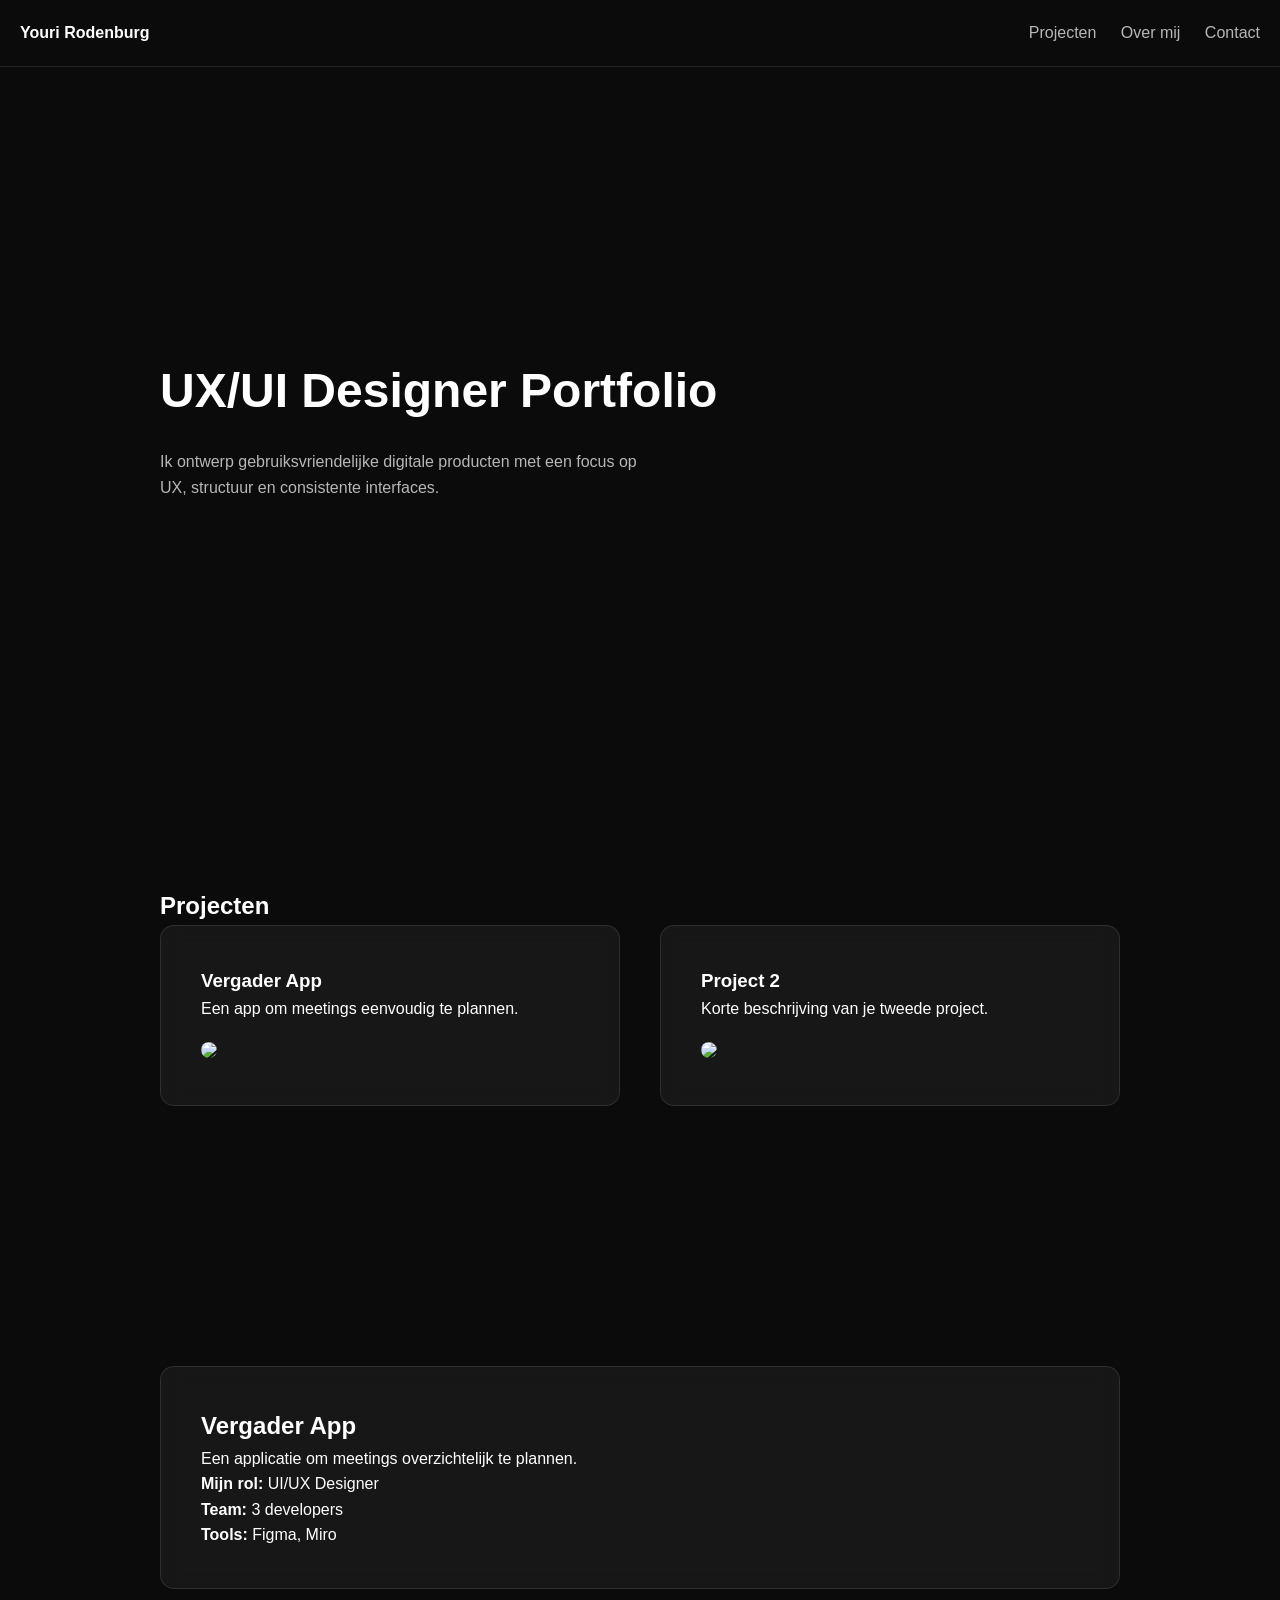
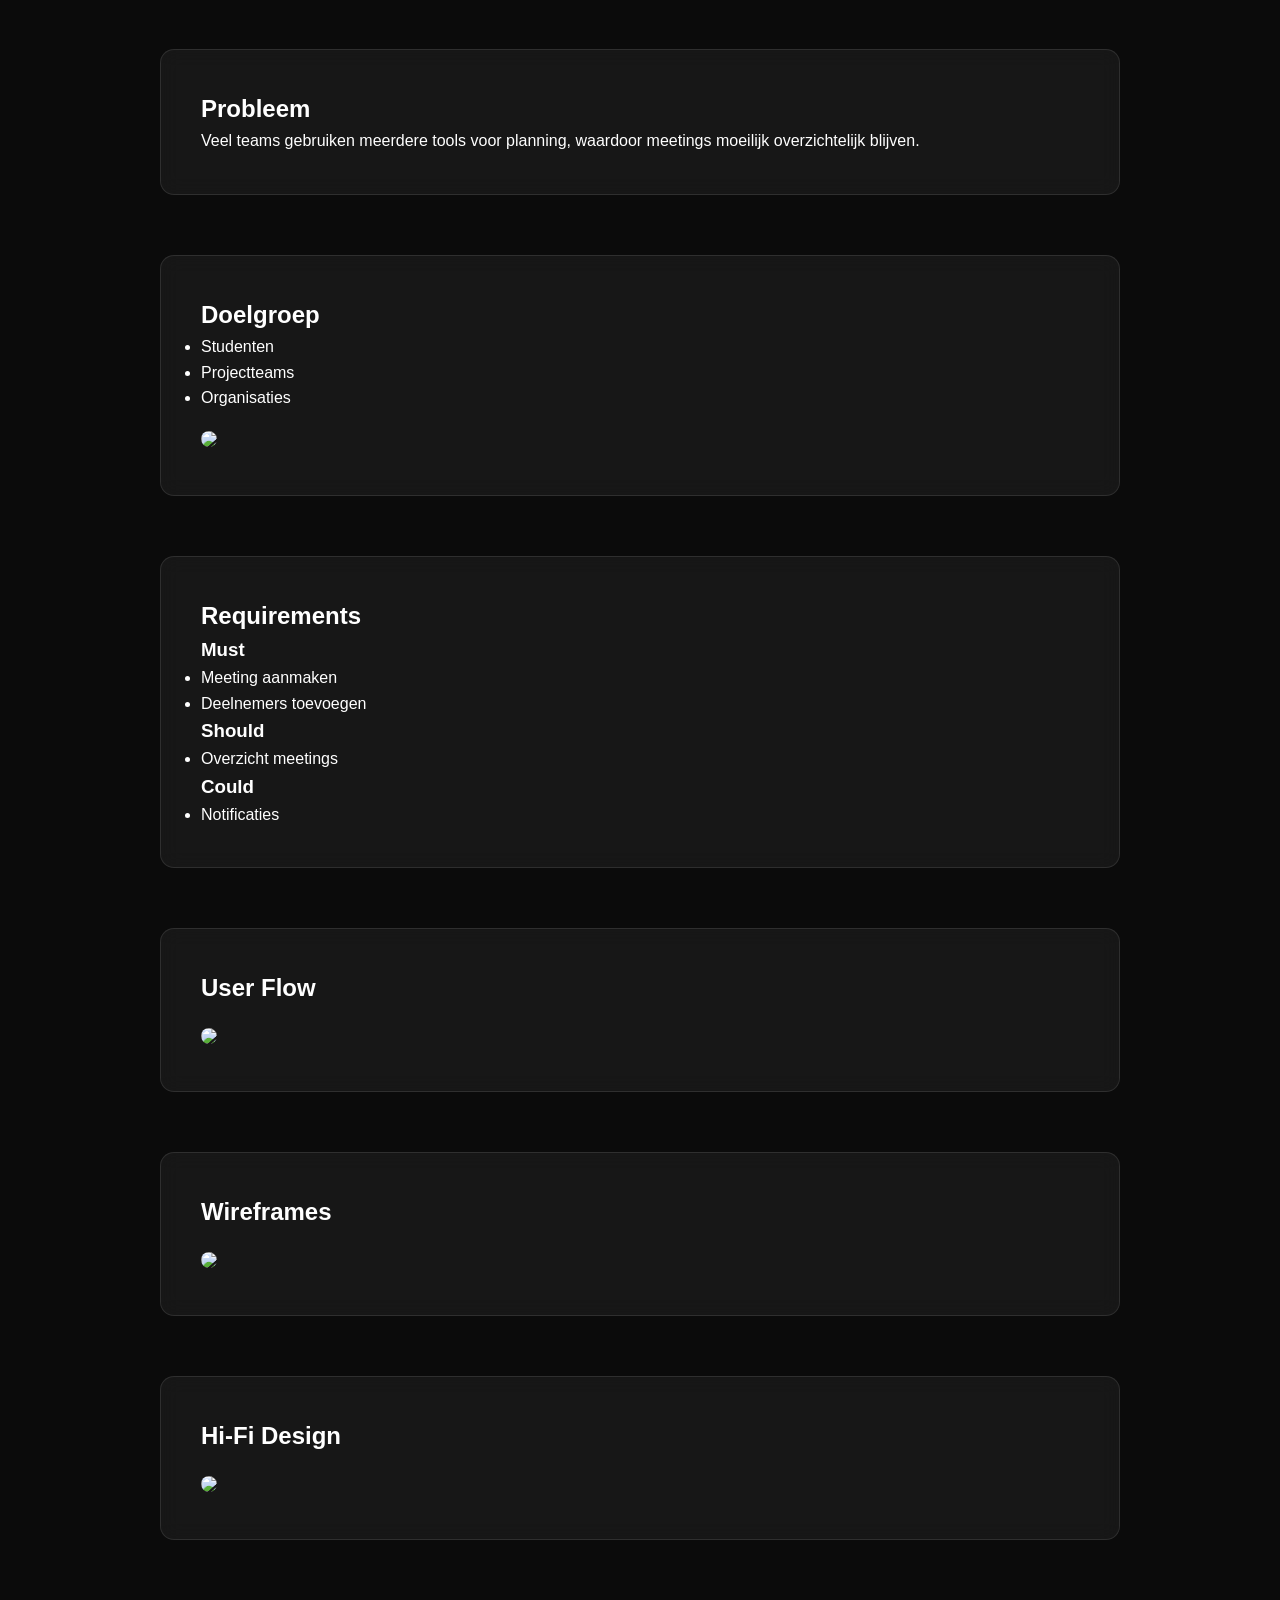
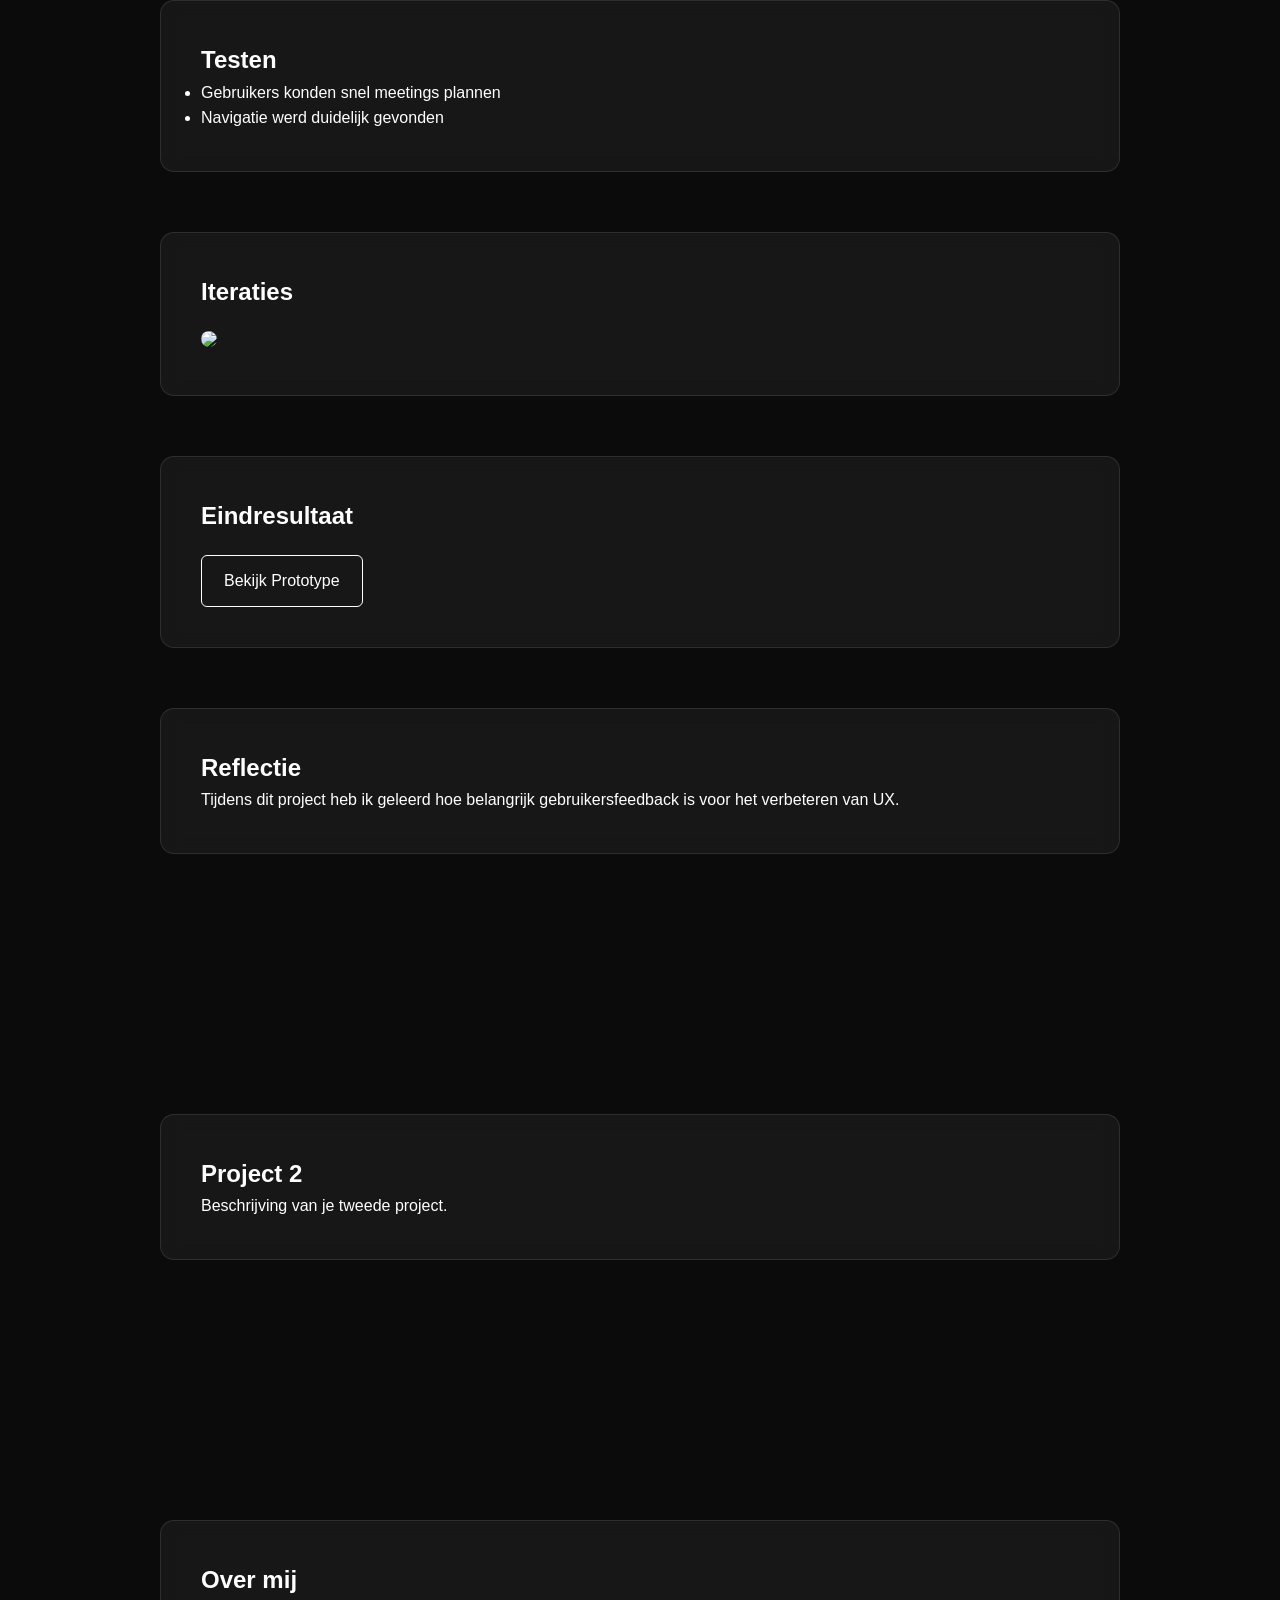
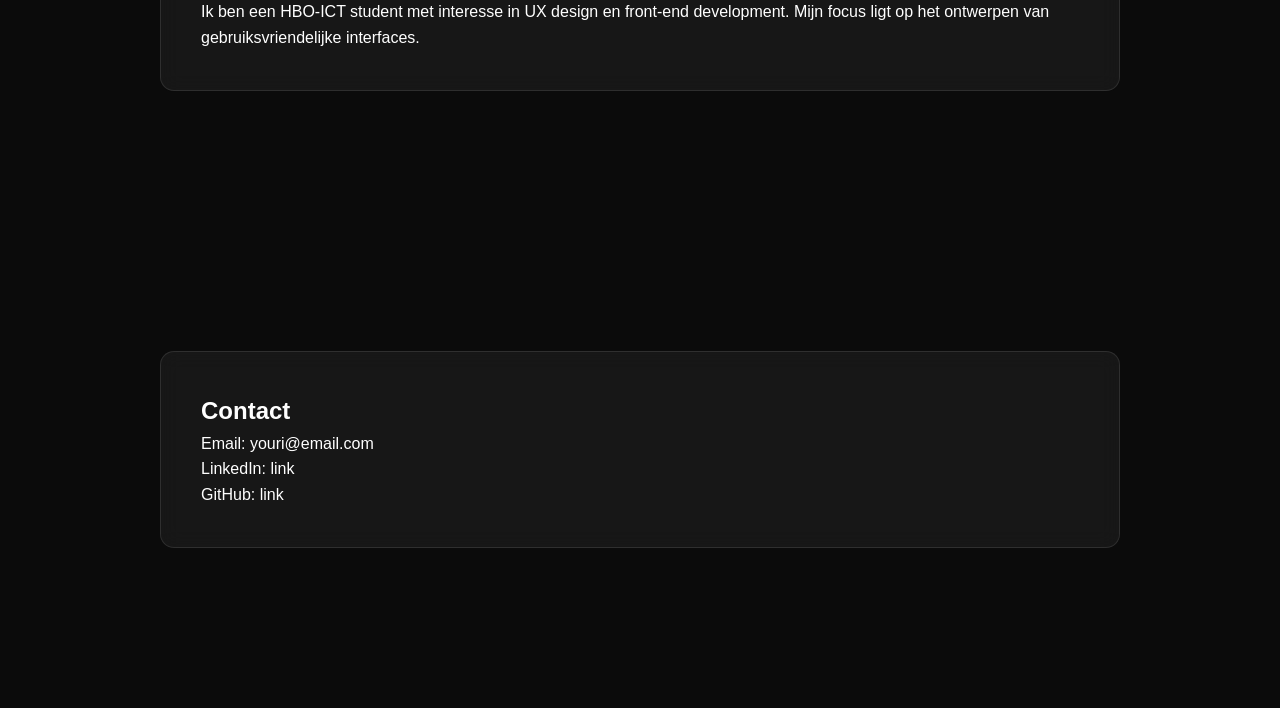
==== portfolio-HBO-ICT/index.html @ 7390fc6f "Add files via upload" ====
<!DOCTYPE html>
<html lang="nl">

<head>

<meta charset="UTF-8">
<meta name="viewport" content="width=device-width, initial-scale=1.0">

<title>Youri Rodenburg – UX/UI Portfolio</title>

<style>

*{
margin:0;
padding:0;
box-sizing:border-box;
}

html{
scroll-behavior:smooth;
}

body{
font-family:Arial, Helvetica, sans-serif;
background:#0b0b0b;
color:white;
line-height:1.6;
}

/* NAVBAR */

nav{
position:sticky;
top:0;
background:#0b0b0b;
padding:20px;
display:flex;
justify-content:space-between;
align-items:center;
border-bottom:1px solid rgba(255,255,255,0.1);
z-index:10;
}

nav a{
color:white;
text-decoration:none;
margin-left:20px;
opacity:0.7;
}

nav a:hover{
opacity:1;
}

/* HERO */

.hero{
height:80vh;
display:flex;
flex-direction:column;
justify-content:center;
max-width:1000px;
margin:auto;
padding:20px;
}

.hero h1{
font-size:48px;
margin-bottom:20px;
}

.hero p{
opacity:0.7;
max-width:500px;
}

/* SECTIONS */

section{
max-width:1000px;
margin:auto;
padding:100px 20px;
}

/* GLASS UI */

.glass{
background:rgba(255,255,255,0.05);
border:1px solid rgba(255,255,255,0.1);
backdrop-filter:blur(10px);
border-radius:14px;
padding:40px;
margin-bottom:60px;
}

/* PROJECT CARDS */

.projects-grid{
display:grid;
grid-template-columns:1fr 1fr;
gap:40px;
}

.project-card{
transition:0.3s;
cursor:pointer;
}

.project-card:hover{
transform:translateY(-10px);
}

.project-card img{
width:100%;
border-radius:10px;
margin-top:20px;
}

/* CASE STUDY */

.case-study img{
width:100%;
margin-top:20px;
border-radius:10px;
}

/* BUTTON */

.button{
display:inline-block;
margin-top:20px;
padding:12px 22px;
border:1px solid white;
border-radius:6px;
text-decoration:none;
color:white;
transition:0.3s;
}

.button:hover{
background:white;
color:black;
}

/* REVEAL ANIMATION */

.reveal{
opacity:0;
transform:translateY(60px);
animation:fadeUp linear forwards;
animation-timeline:view();
animation-range:entry 10% cover 40%;
}

@keyframes fadeUp{
to{
opacity:1;
transform:translateY(0);
}
}

/* MOBILE */

@media(max-width:700px){

.projects-grid{
grid-template-columns:1fr;
}

.hero h1{
font-size:36px;
}

}

</style>

</head>

<body>

<!-- NAVBAR -->

<nav>

<div><strong>Youri Rodenburg</strong></div>

<div>
<a href="#projects">Projecten</a>
<a href="#about">Over mij</a>
<a href="#contact">Contact</a>
</div>

</nav>

<!-- HERO -->

<div class="hero">

<h1>UX/UI Designer Portfolio</h1>

<p>
Ik ontwerp gebruiksvriendelijke digitale producten met een focus
op UX, structuur en consistente interfaces.
</p>

</div>

<!-- PROJECT OVERVIEW -->

<section id="projects">

<h2>Projecten</h2>

<div class="projects-grid">

<div class="glass project-card reveal" onclick="location.href='#project1'">

<h3>Vergader App</h3>

<p>Een app om meetings eenvoudig te plannen.</p>

<img src="images/project1.jpg">

</div>

<div class="glass project-card reveal" onclick="location.href='#project2'">

<h3>Project 2</h3>

<p>Korte beschrijving van je tweede project.</p>

<img src="images/project2.jpg">

</div>

</div>

</section>

<!-- PROJECT 1 CASE STUDY -->

<section id="project1" class="case-study">

<div class="glass reveal">

<h1>Vergader App</h1>

<p>Een applicatie om meetings overzichtelijk te plannen.</p>

<p>
<strong>Mijn rol:</strong> UI/UX Designer<br>
<strong>Team:</strong> 3 developers<br>
<strong>Tools:</strong> Figma, Miro
</p>

</div>

<div class="glass reveal">

<h2>Probleem</h2>

<p>
Veel teams gebruiken meerdere tools voor planning,
waardoor meetings moeilijk overzichtelijk blijven.
</p>

</div>

<div class="glass reveal">

<h2>Doelgroep</h2>

<ul>
<li>Studenten</li>
<li>Projectteams</li>
<li>Organisaties</li>
</ul>

<img src="images/persona.jpg">

</div>

<div class="glass reveal">

<h2>Requirements</h2>

<h3>Must</h3>

<ul>
<li>Meeting aanmaken</li>
<li>Deelnemers toevoegen</li>
</ul>

<h3>Should</h3>

<ul>
<li>Overzicht meetings</li>
</ul>

<h3>Could</h3>

<ul>
<li>Notificaties</li>
</ul>

</div>

<div class="glass reveal">

<h2>User Flow</h2>

<img src="images/userflow.png">

</div>

<div class="glass reveal">

<h2>Wireframes</h2>

<img src="images/wireframes.png">

</div>

<div class="glass reveal">

<h2>Hi-Fi Design</h2>

<img src="images/hifi.png">

</div>

<div class="glass reveal">

<h2>Testen</h2>

<ul>
<li>Gebruikers konden snel meetings plannen</li>
<li>Navigatie werd duidelijk gevonden</li>
</ul>

</div>

<div class="glass reveal">

<h2>Iteraties</h2>

<img src="images/iteration.png">

</div>

<div class="glass reveal">

<h2>Eindresultaat</h2>

<a href="#" class="button">Bekijk Prototype</a>

</div>

<div class="glass reveal">

<h2>Reflectie</h2>

<p>
Tijdens dit project heb ik geleerd hoe belangrijk
gebruikersfeedback is voor het verbeteren van UX.
</p>

</div>

</section>

<!-- PROJECT 2 (KOPIE VAN TEMPLATE) -->

<section id="project2" class="case-study">

<div class="glass reveal">

<h1>Project 2</h1>

<p>Beschrijving van je tweede project.</p>

</div>

</section>

<!-- ABOUT -->

<section id="about">

<div class="glass reveal">

<h2>Over mij</h2>

<p>
Ik ben een HBO-ICT student met interesse in UX design
en front-end development. Mijn focus ligt op het ontwerpen
van gebruiksvriendelijke interfaces.
</p>

</div>

</section>

<!-- CONTACT -->

<section id="contact">

<div class="glass reveal">

<h2>Contact</h2>

<p>Email: youri@email.com</p>

<p>LinkedIn: link</p>

<p>GitHub: link</p>

</div>

</section>

</body>
</html>
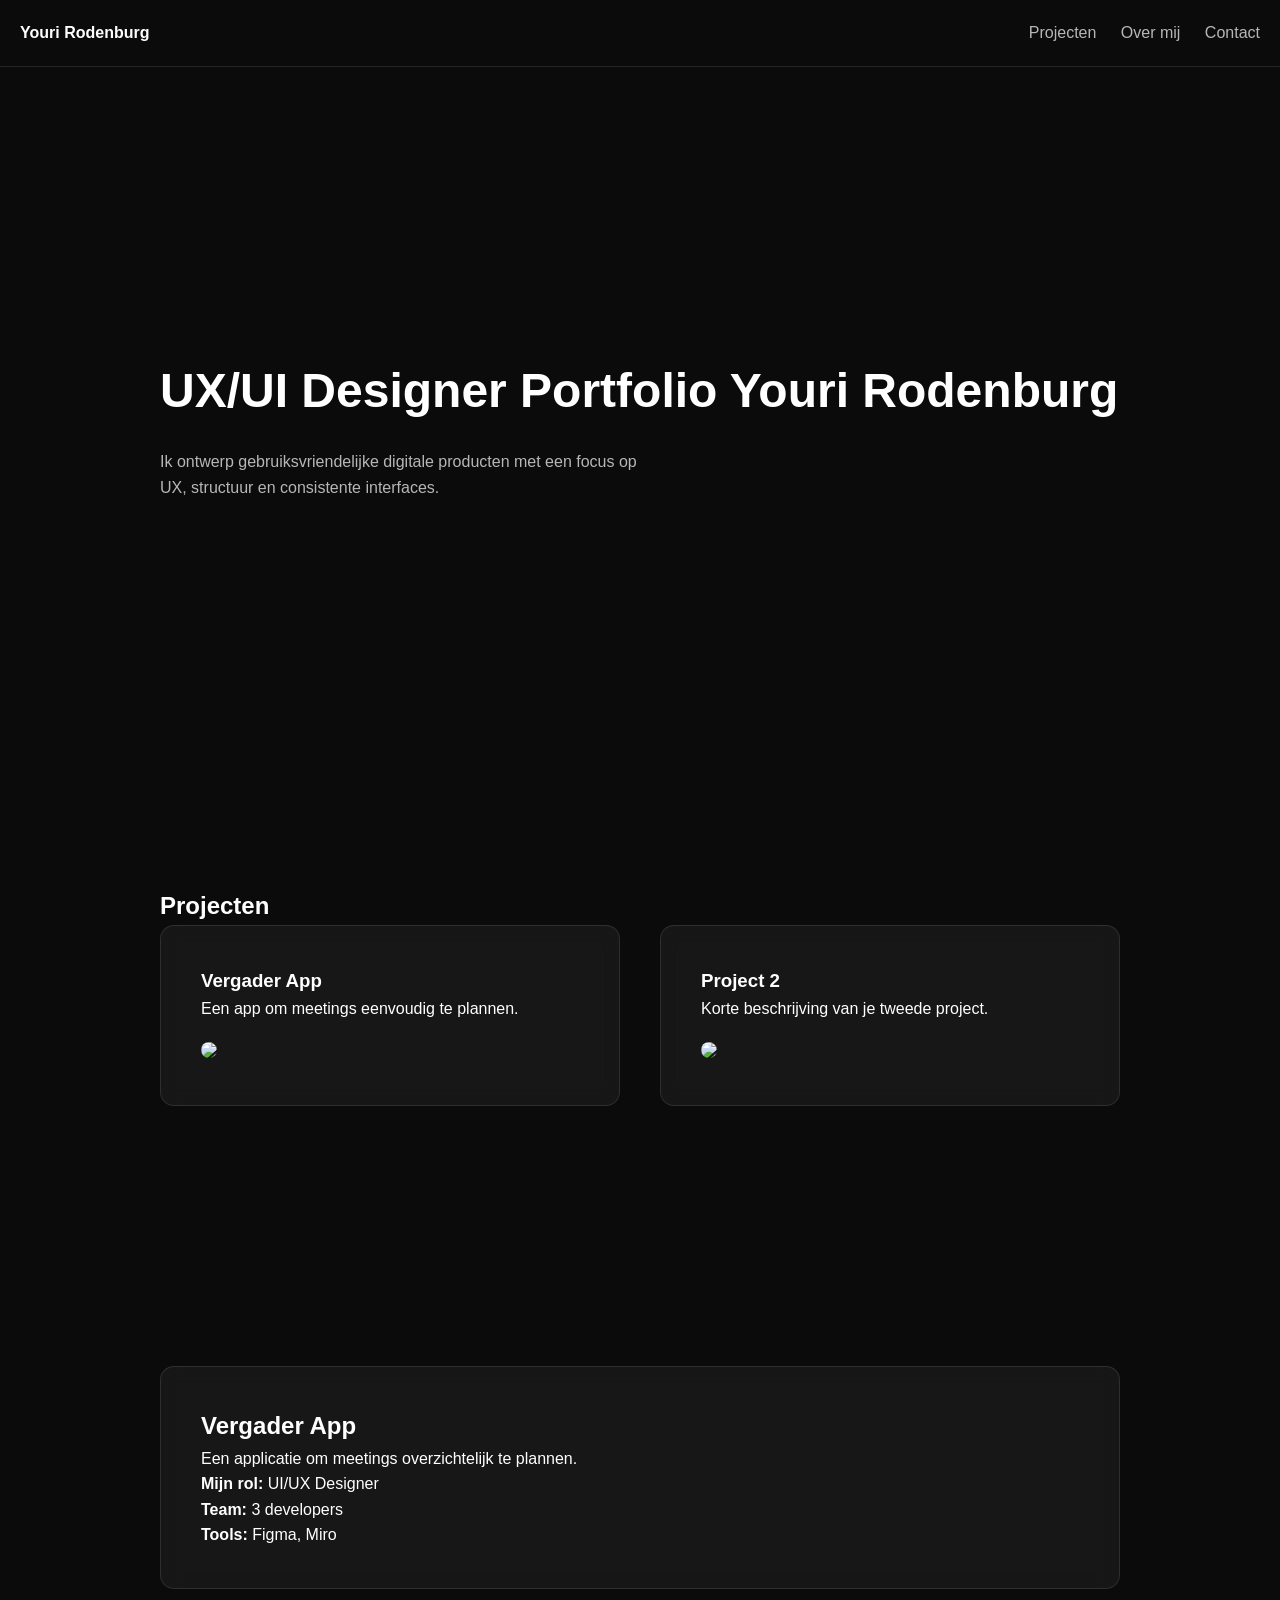
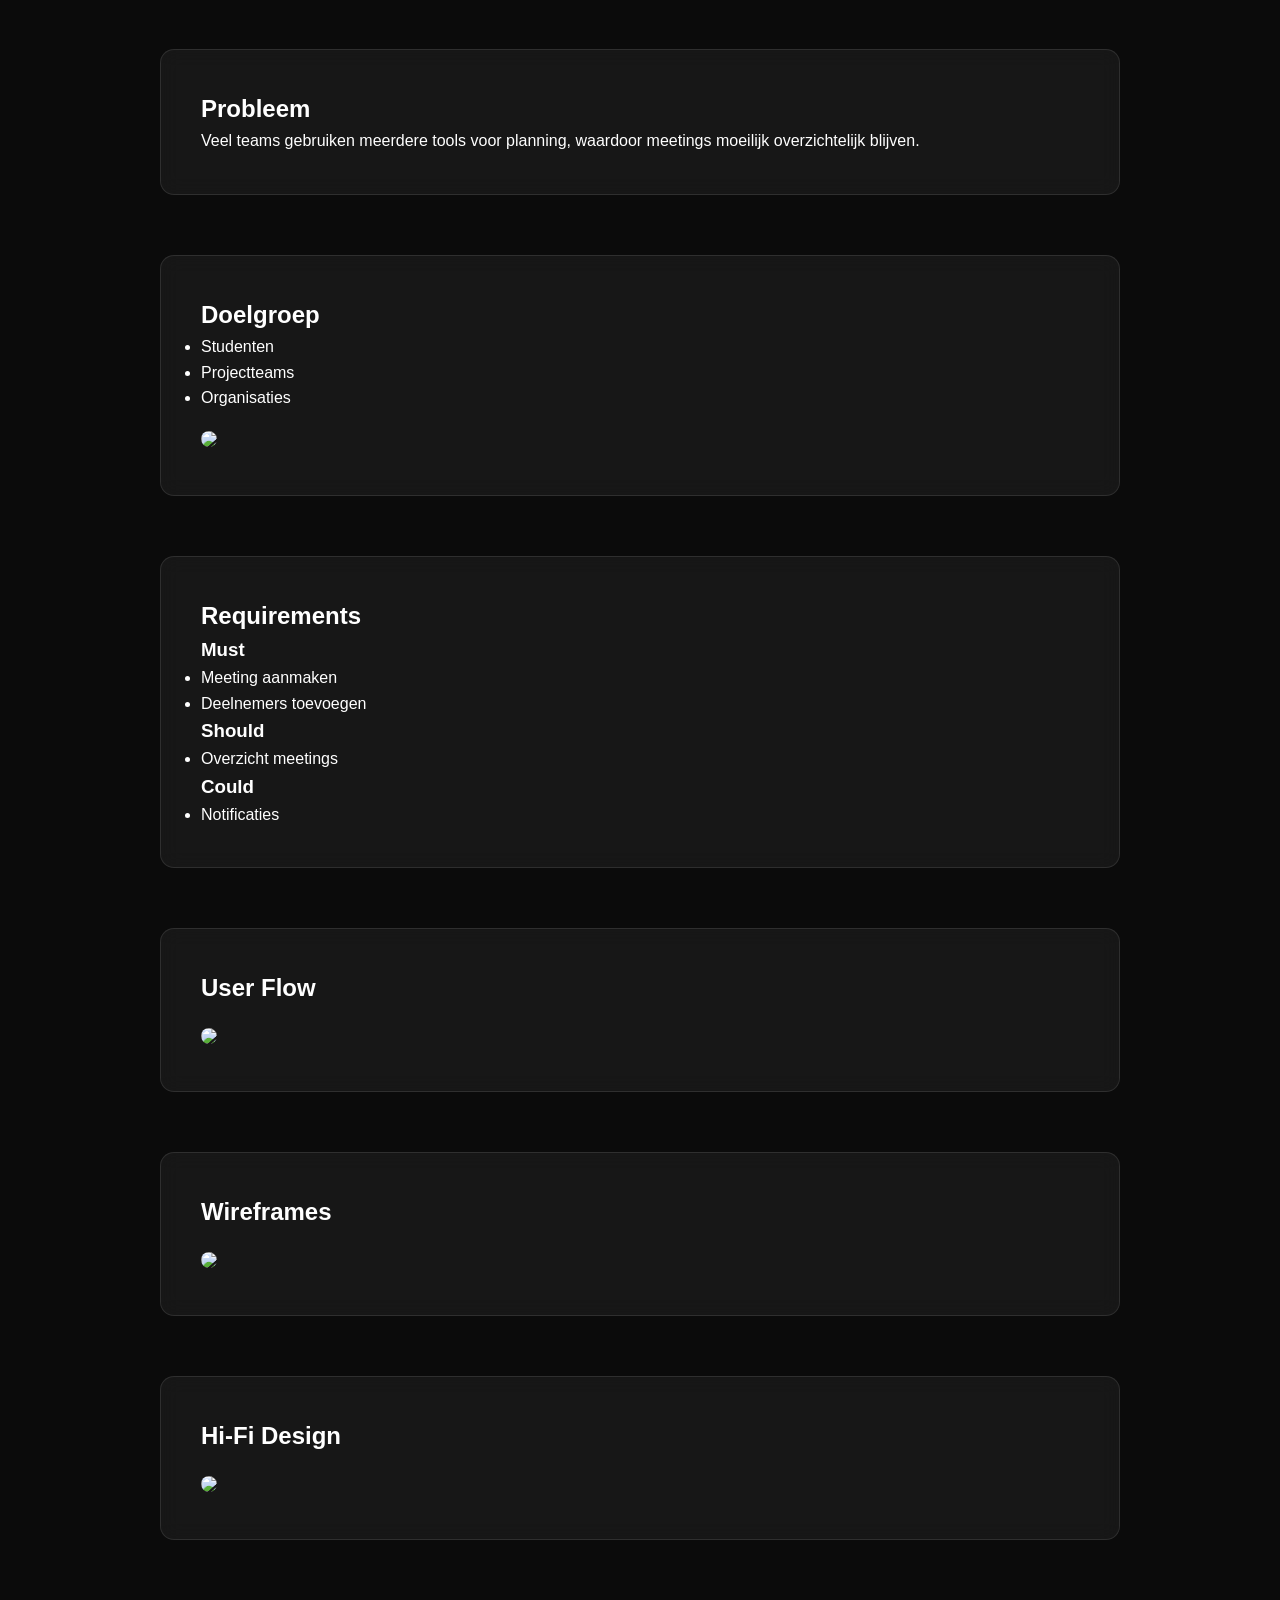
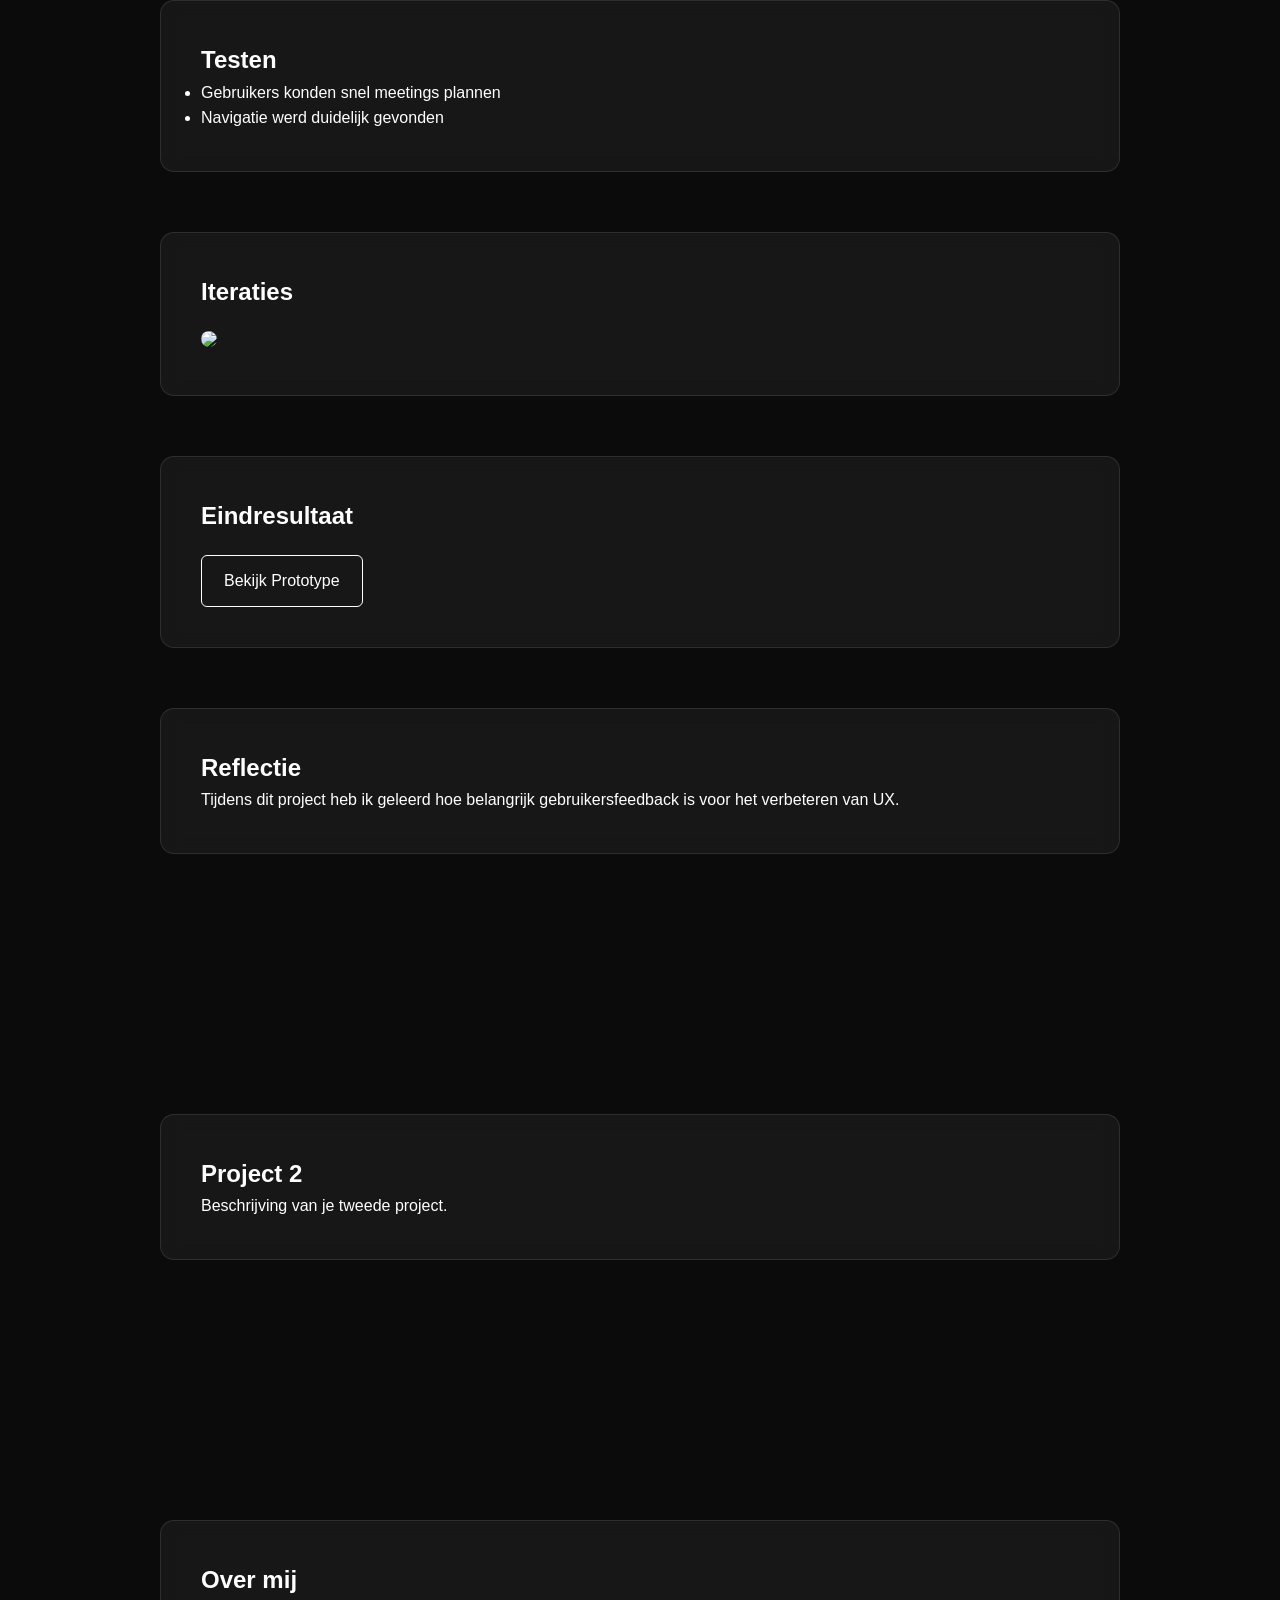
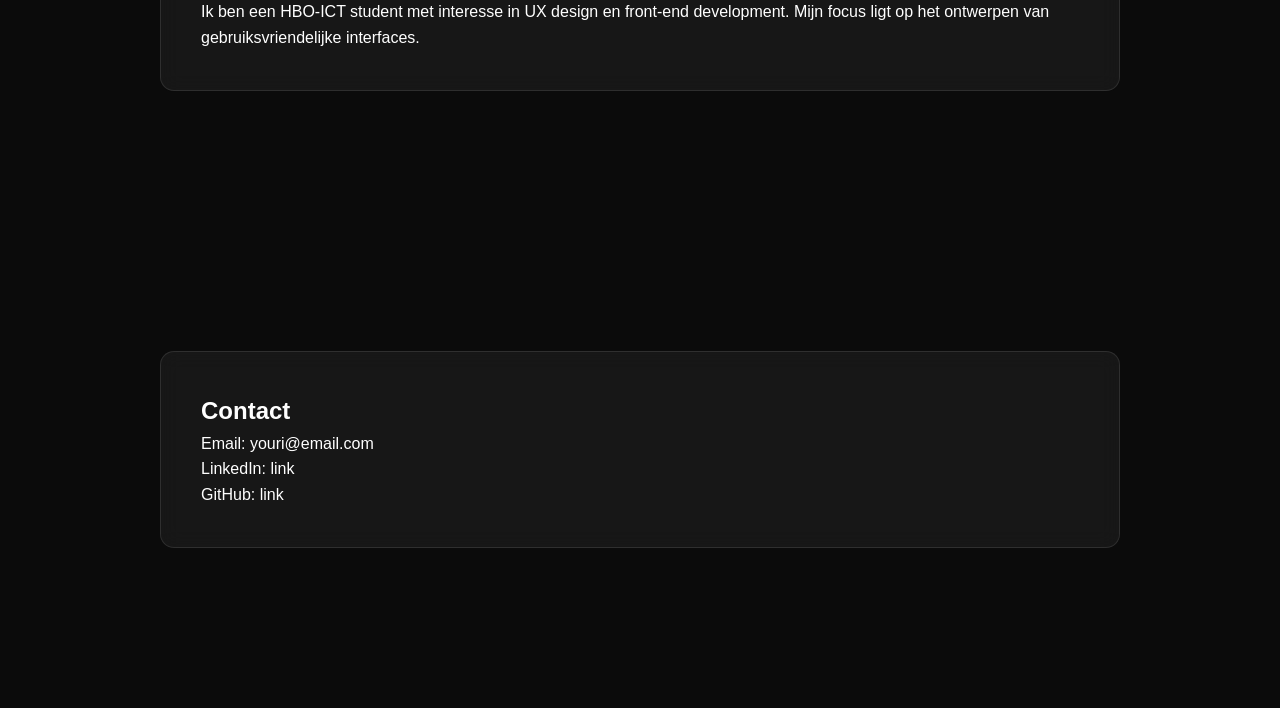
==== commit fd170f88: "Kleine dingen" ====
--- a/portfolio-HBO-ICT/index.html
+++ b/portfolio-HBO-ICT/index.html
@@ -8,172 +8,7 @@
 
 <title>Youri Rodenburg – UX/UI Portfolio</title>
 
-<style>
-
-*{
-margin:0;
-padding:0;
-box-sizing:border-box;
-}
-
-html{
-scroll-behavior:smooth;
-}
-
-body{
-font-family:Arial, Helvetica, sans-serif;
-background:#0b0b0b;
-color:white;
-line-height:1.6;
-}
-
-/* NAVBAR */
-
-nav{
-position:sticky;
-top:0;
-background:#0b0b0b;
-padding:20px;
-display:flex;
-justify-content:space-between;
-align-items:center;
-border-bottom:1px solid rgba(255,255,255,0.1);
-z-index:10;
-}
-
-nav a{
-color:white;
-text-decoration:none;
-margin-left:20px;
-opacity:0.7;
-}
-
-nav a:hover{
-opacity:1;
-}
-
-/* HERO */
-
-.hero{
-height:80vh;
-display:flex;
-flex-direction:column;
-justify-content:center;
-max-width:1000px;
-margin:auto;
-padding:20px;
-}
-
-.hero h1{
-font-size:48px;
-margin-bottom:20px;
-}
-
-.hero p{
-opacity:0.7;
-max-width:500px;
-}
-
-/* SECTIONS */
-
-section{
-max-width:1000px;
-margin:auto;
-padding:100px 20px;
-}
-
-/* GLASS UI */
-
-.glass{
-background:rgba(255,255,255,0.05);
-border:1px solid rgba(255,255,255,0.1);
-backdrop-filter:blur(10px);
-border-radius:14px;
-padding:40px;
-margin-bottom:60px;
-}
-
-/* PROJECT CARDS */
-
-.projects-grid{
-display:grid;
-grid-template-columns:1fr 1fr;
-gap:40px;
-}
-
-.project-card{
-transition:0.3s;
-cursor:pointer;
-}
-
-.project-card:hover{
-transform:translateY(-10px);
-}
-
-.project-card img{
-width:100%;
-border-radius:10px;
-margin-top:20px;
-}
-
-/* CASE STUDY */
-
-.case-study img{
-width:100%;
-margin-top:20px;
-border-radius:10px;
-}
-
-/* BUTTON */
-
-.button{
-display:inline-block;
-margin-top:20px;
-padding:12px 22px;
-border:1px solid white;
-border-radius:6px;
-text-decoration:none;
-color:white;
-transition:0.3s;
-}
-
-.button:hover{
-background:white;
-color:black;
-}
-
-/* REVEAL ANIMATION */
-
-.reveal{
-opacity:0;
-transform:translateY(60px);
-animation:fadeUp linear forwards;
-animation-timeline:view();
-animation-range:entry 10% cover 40%;
-}
-
-@keyframes fadeUp{
-to{
-opacity:1;
-transform:translateY(0);
-}
-}
-
-/* MOBILE */
-
-@media(max-width:700px){
-
-.projects-grid{
-grid-template-columns:1fr;
-}
-
-.hero h1{
-font-size:36px;
-}
-
-}
-
-</style>
+<link rel="stylesheet" href="style.css">
 
 </head>
 
@@ -197,7 +32,7 @@
 
 <div class="hero">
 
-<h1>UX/UI Designer Portfolio</h1>
+<h1><strong>UX/UI Designer Portfolio Youri Rodenburg</strong></h1>
 
 <p>
 Ik ontwerp gebruiksvriendelijke digitale producten met een focus
--- a/portfolio-HBO-ICT/style.css
+++ b/portfolio-HBO-ICT/style.css
@@ -0,0 +1,161 @@
+*{
+margin:0;
+padding:0;
+box-sizing:border-box;
+}
+
+html{
+scroll-behavior:smooth;
+}
+
+body{
+font-family:Arial, Helvetica, sans-serif;
+background:#0b0b0b;
+color:white;
+line-height:1.6;
+}
+
+/* NAVBAR */
+
+nav{
+position:sticky;
+top:0;
+background:#0b0b0b;
+padding:20px;
+display:flex;
+justify-content:space-between;
+align-items:center;
+border-bottom:1px solid rgba(255,255,255,0.1);
+z-index:10;
+}
+
+nav a{
+color:white;
+text-decoration:none;
+margin-left:20px;
+opacity:0.7;
+}
+
+nav a:hover{
+opacity:1;
+}
+
+/* HERO */
+
+.hero{
+height:80vh;
+display:flex;
+flex-direction:column;
+justify-content:center;
+max-width:1000px;
+margin:auto;
+padding:20px;
+}
+
+.hero h1{
+font-size:48px;
+margin-bottom:20px;
+}
+
+.hero p{
+opacity:0.7;
+max-width:500px;
+}
+
+/* SECTIONS */
+
+section{
+max-width:1000px;
+margin:auto;
+padding:100px 20px;
+}
+
+/* GLASS UI */
+
+.glass{
+background:rgba(255,255,255,0.05);
+border:1px solid rgba(255,255,255,0.1);
+backdrop-filter:blur(10px);
+border-radius:14px;
+padding:40px;
+margin-bottom:60px;
+}
+
+/* PROJECT CARDS */
+
+.projects-grid{
+display:grid;
+grid-template-columns:1fr 1fr;
+gap:40px;
+}
+
+.project-card{
+transition:0.3s;
+cursor:pointer;
+}
+
+.project-card:hover{
+transform:translateY(-10px);
+}
+
+.project-card img{
+width:100%;
+border-radius:10px;
+margin-top:20px;
+}
+
+/* CASE STUDY */
+
+.case-study img{
+width:100%;
+margin-top:20px;
+border-radius:10px;
+}
+
+/* BUTTON */
+
+.button{
+display:inline-block;
+margin-top:20px;
+padding:12px 22px;
+border:1px solid white;
+border-radius:6px;
+text-decoration:none;
+color:white;
+transition:0.3s;
+}
+
+.button:hover{
+background:white;
+color:black;
+}
+
+/* REVEAL ANIMATION */
+
+.reveal{
+opacity:0;
+transform:translateY(60px);
+animation:fadeUp linear forwards;
+animation-timeline:view();
+animation-range:entry 10% cover 40%;
+}
+
+@keyframes fadeUp{
+to{
+opacity:1;
+transform:translateY(0);
+}
+}
+
+/* MOBILE */
+
+@media(max-width:700px){
+
+.projects-grid{
+grid-template-columns:1fr;
+}
+
+.hero h1{
+font-size:36px;
+}
+}
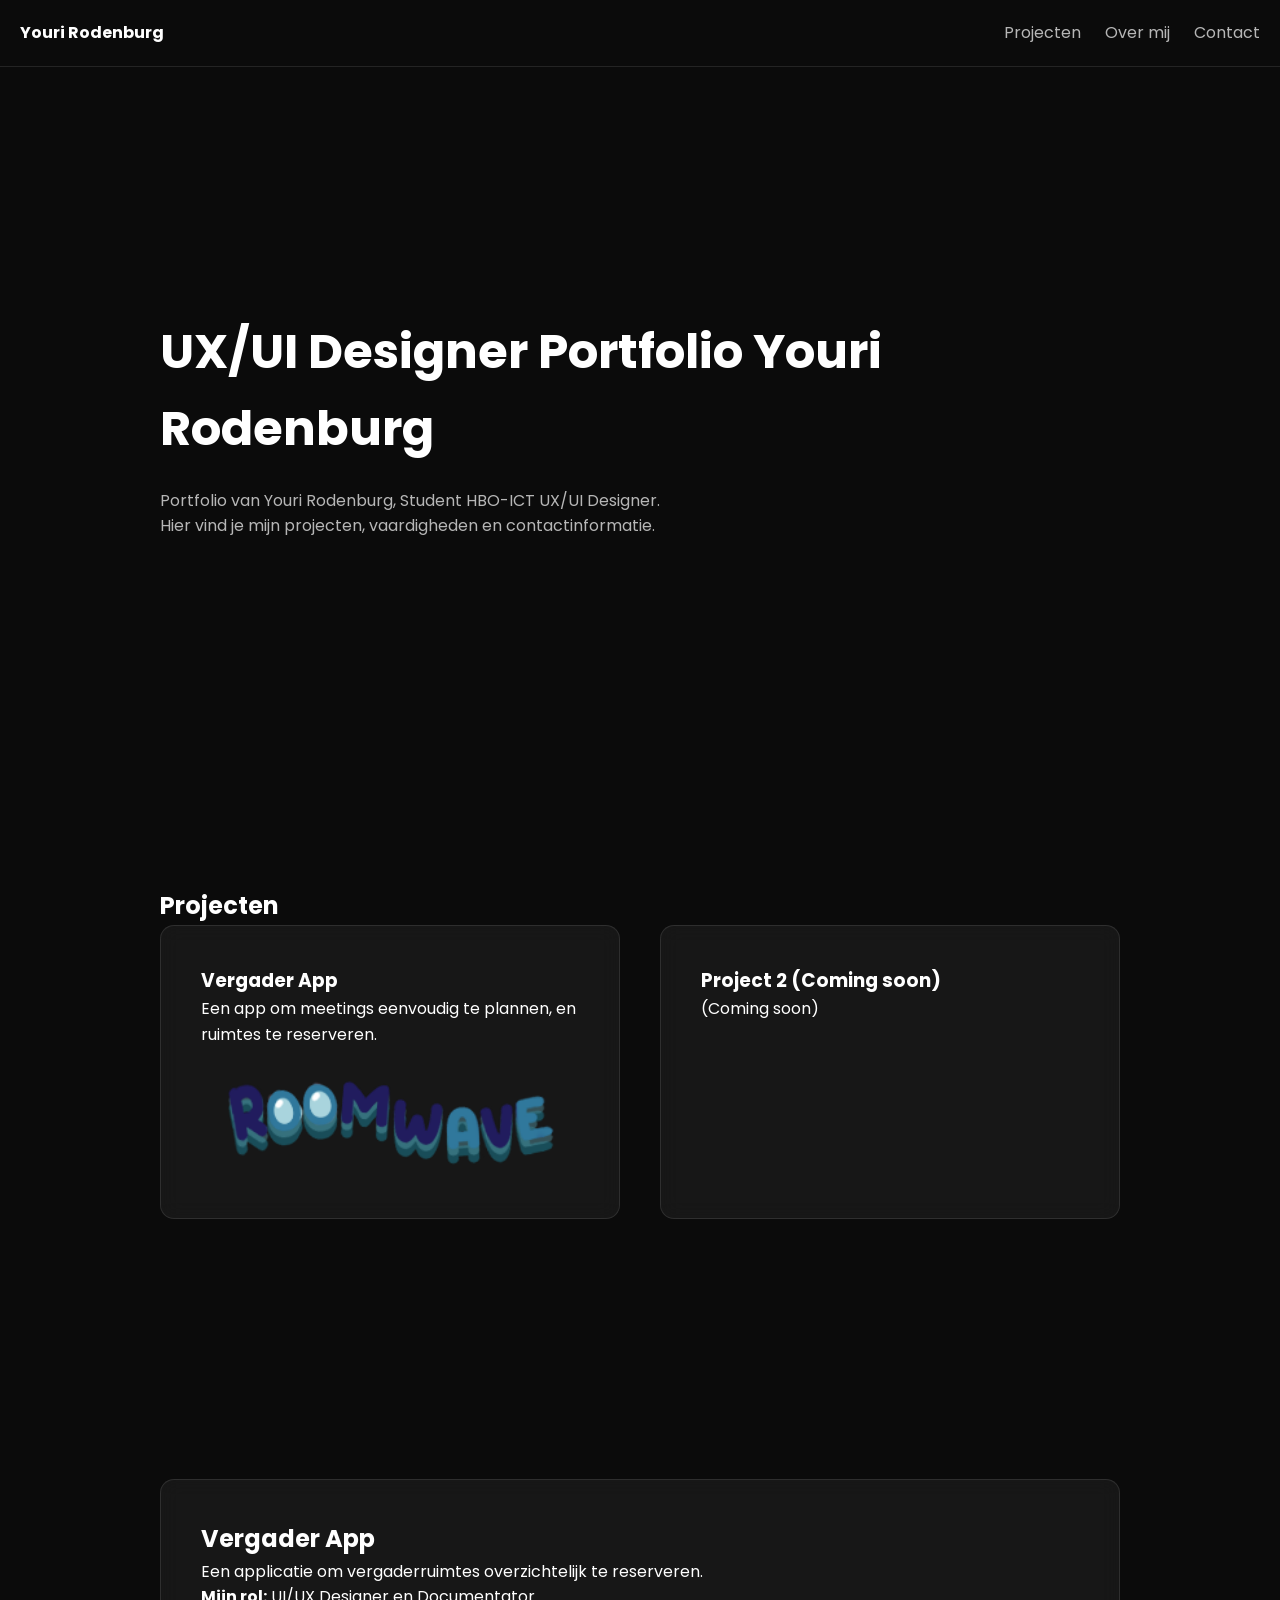
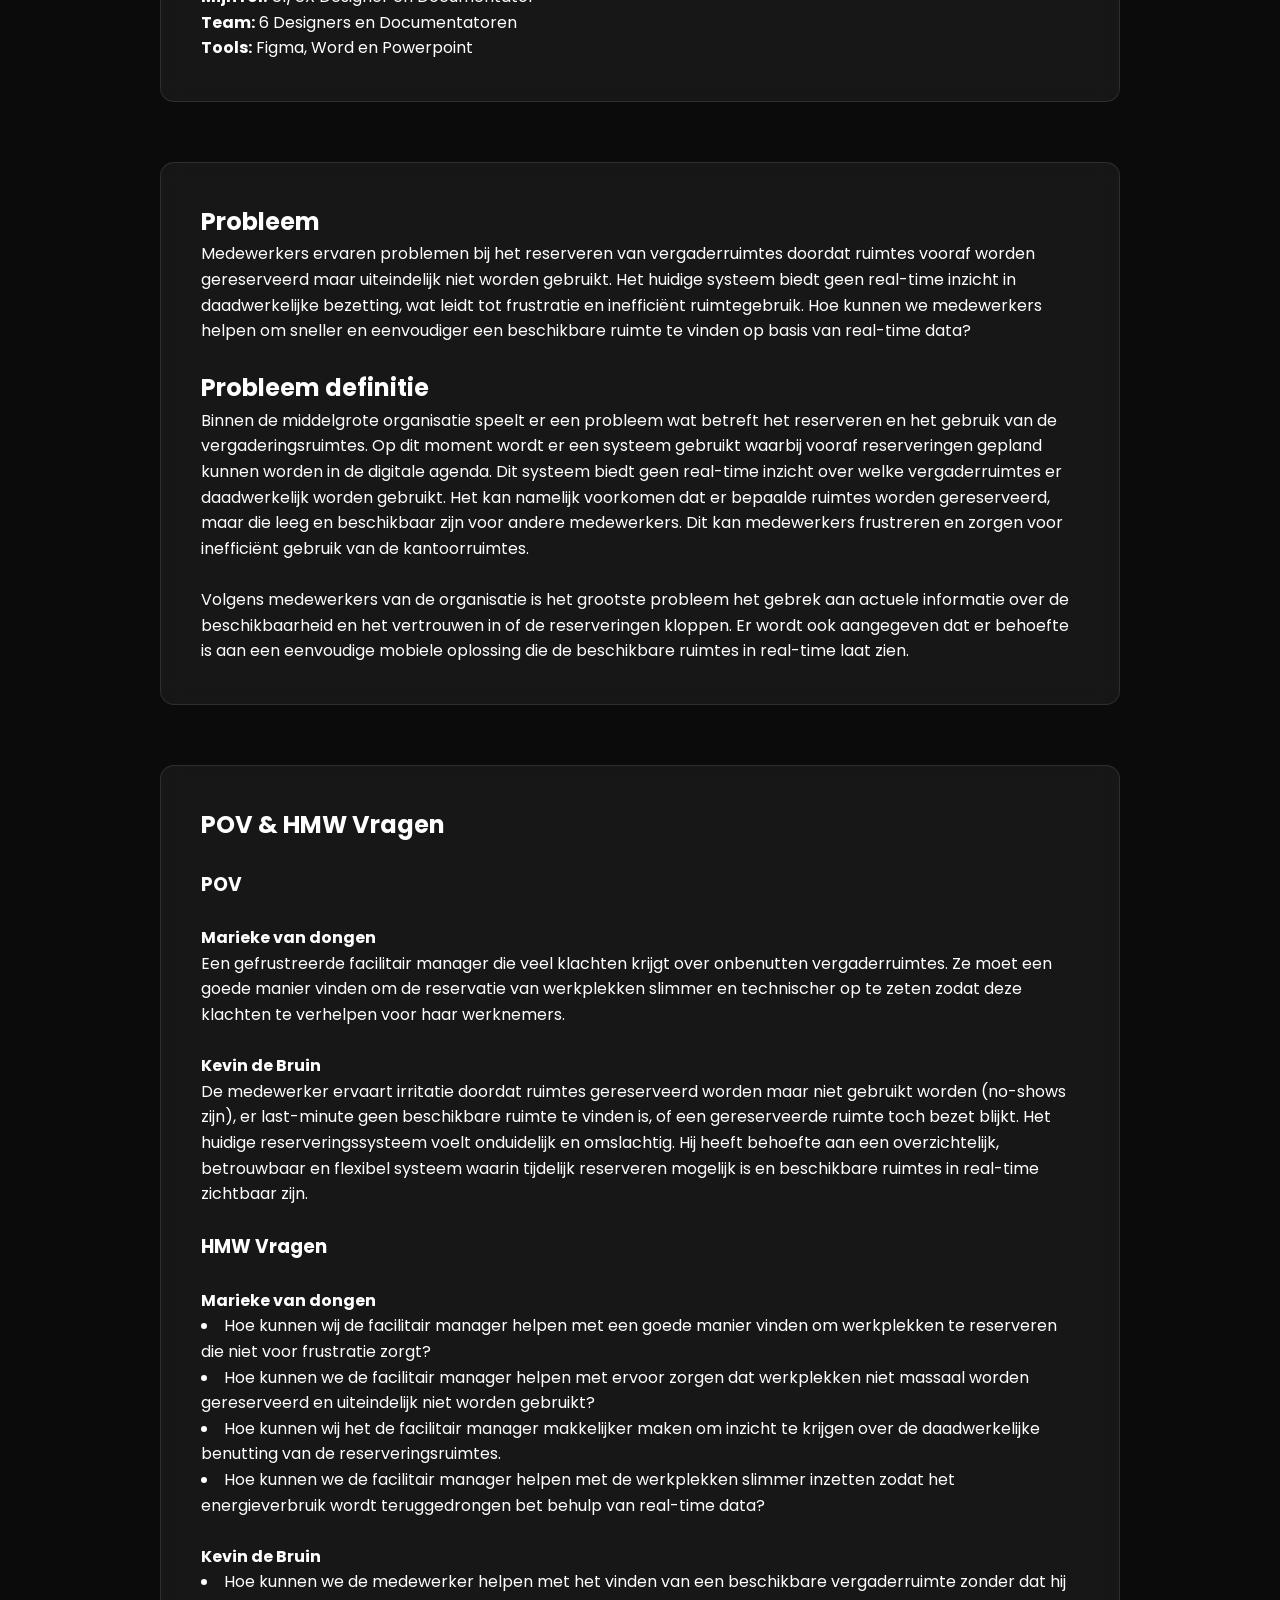
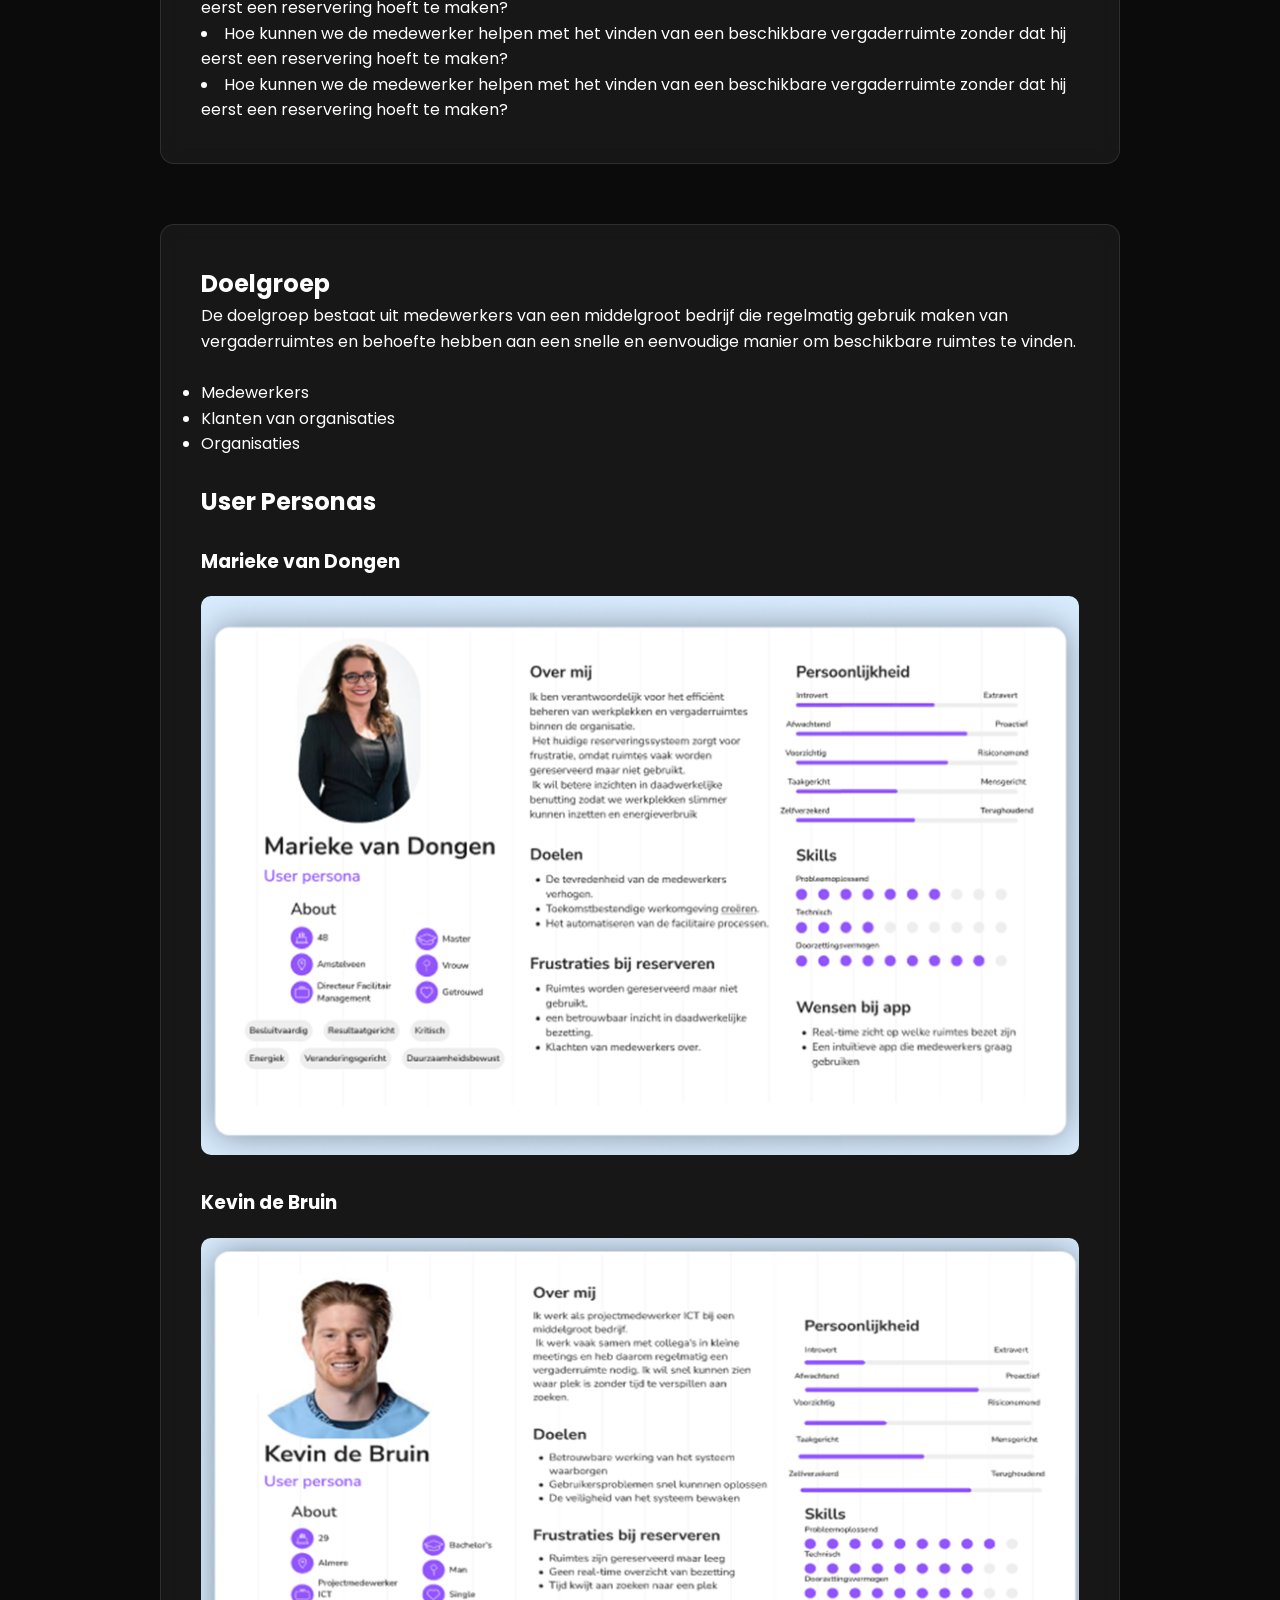
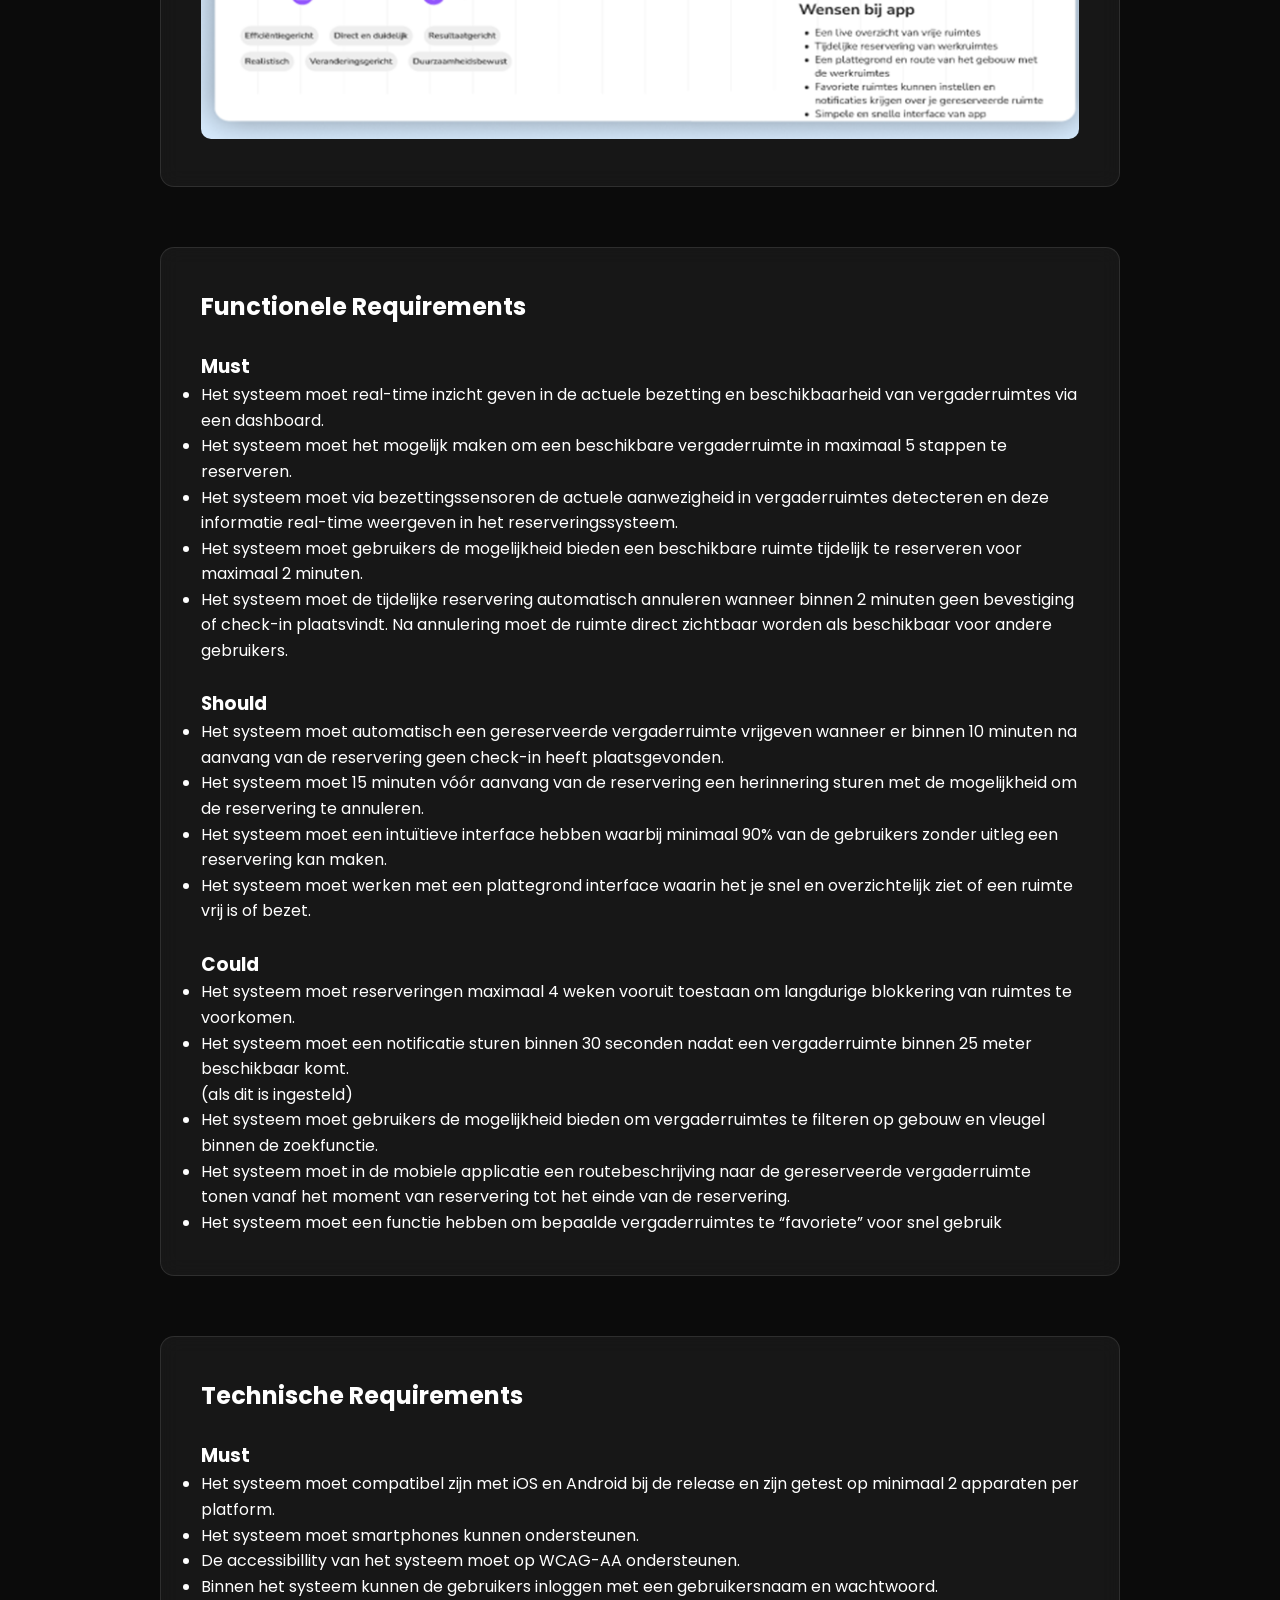
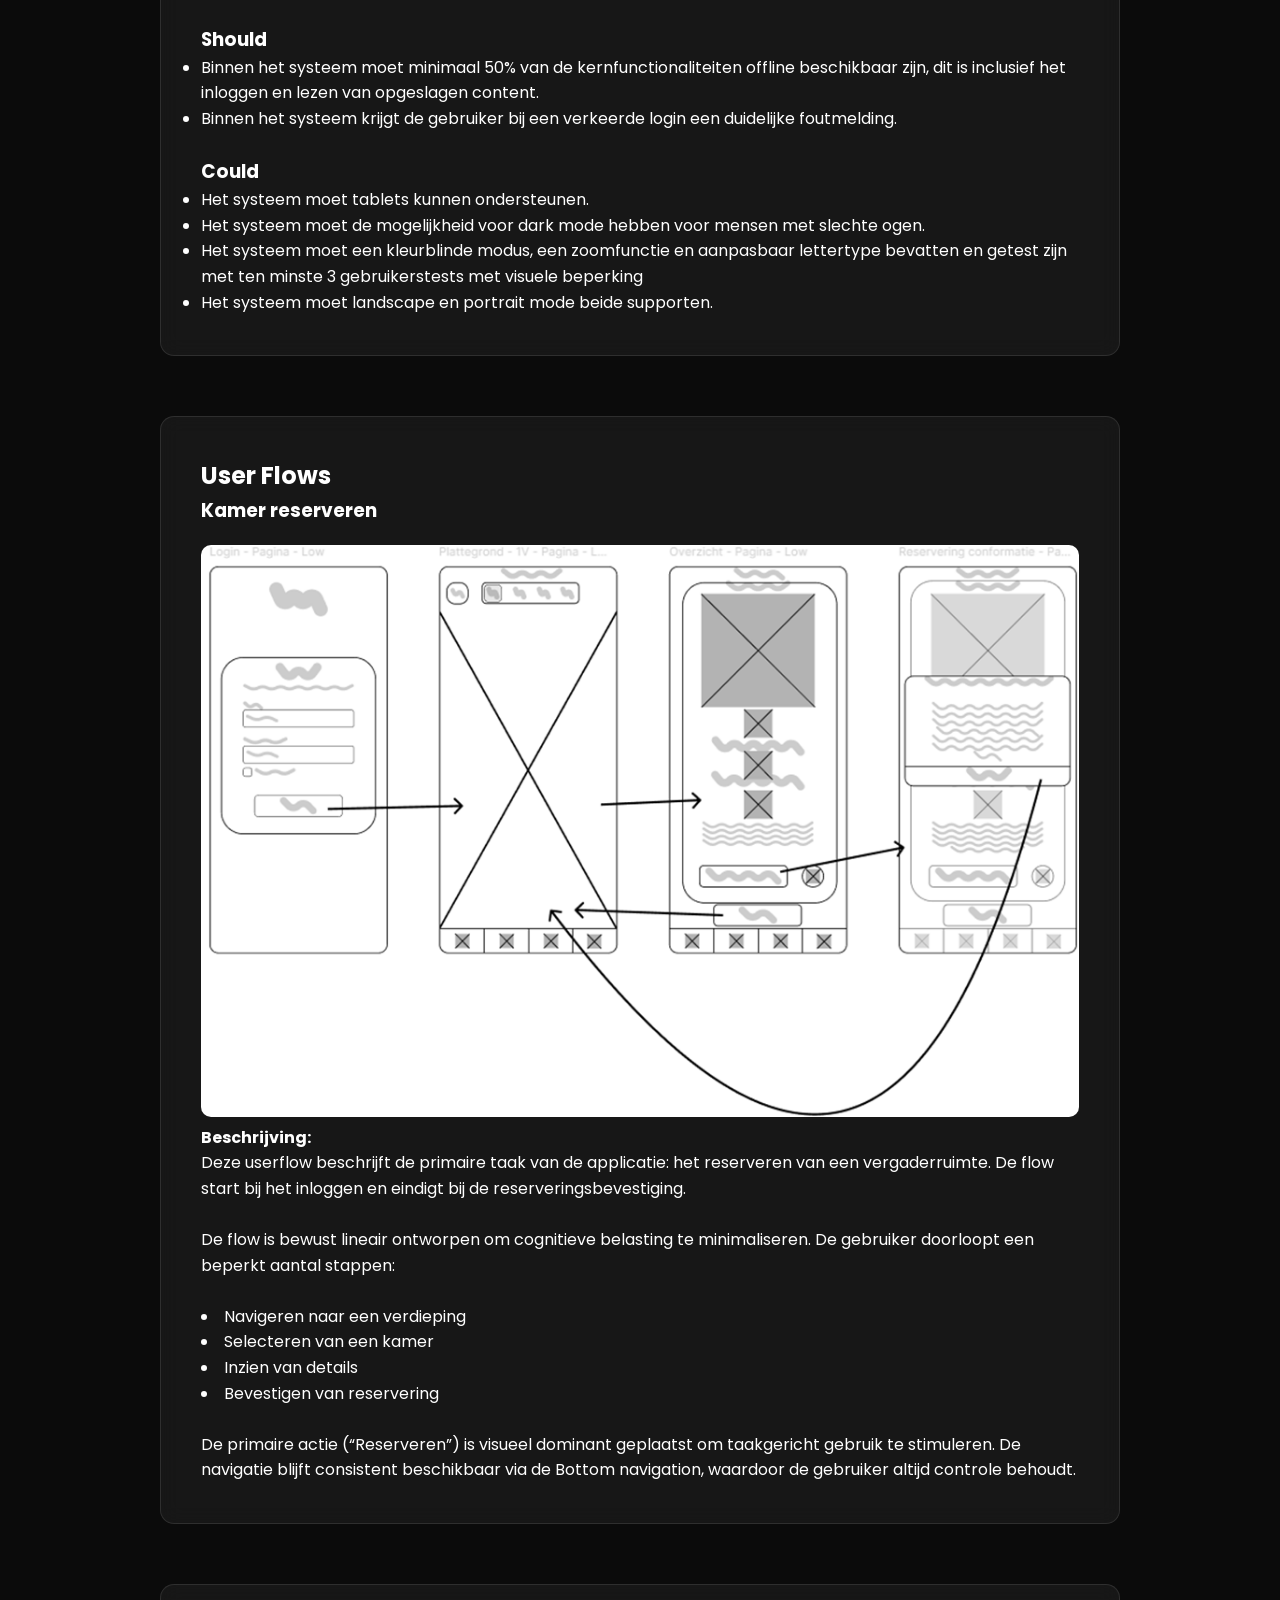
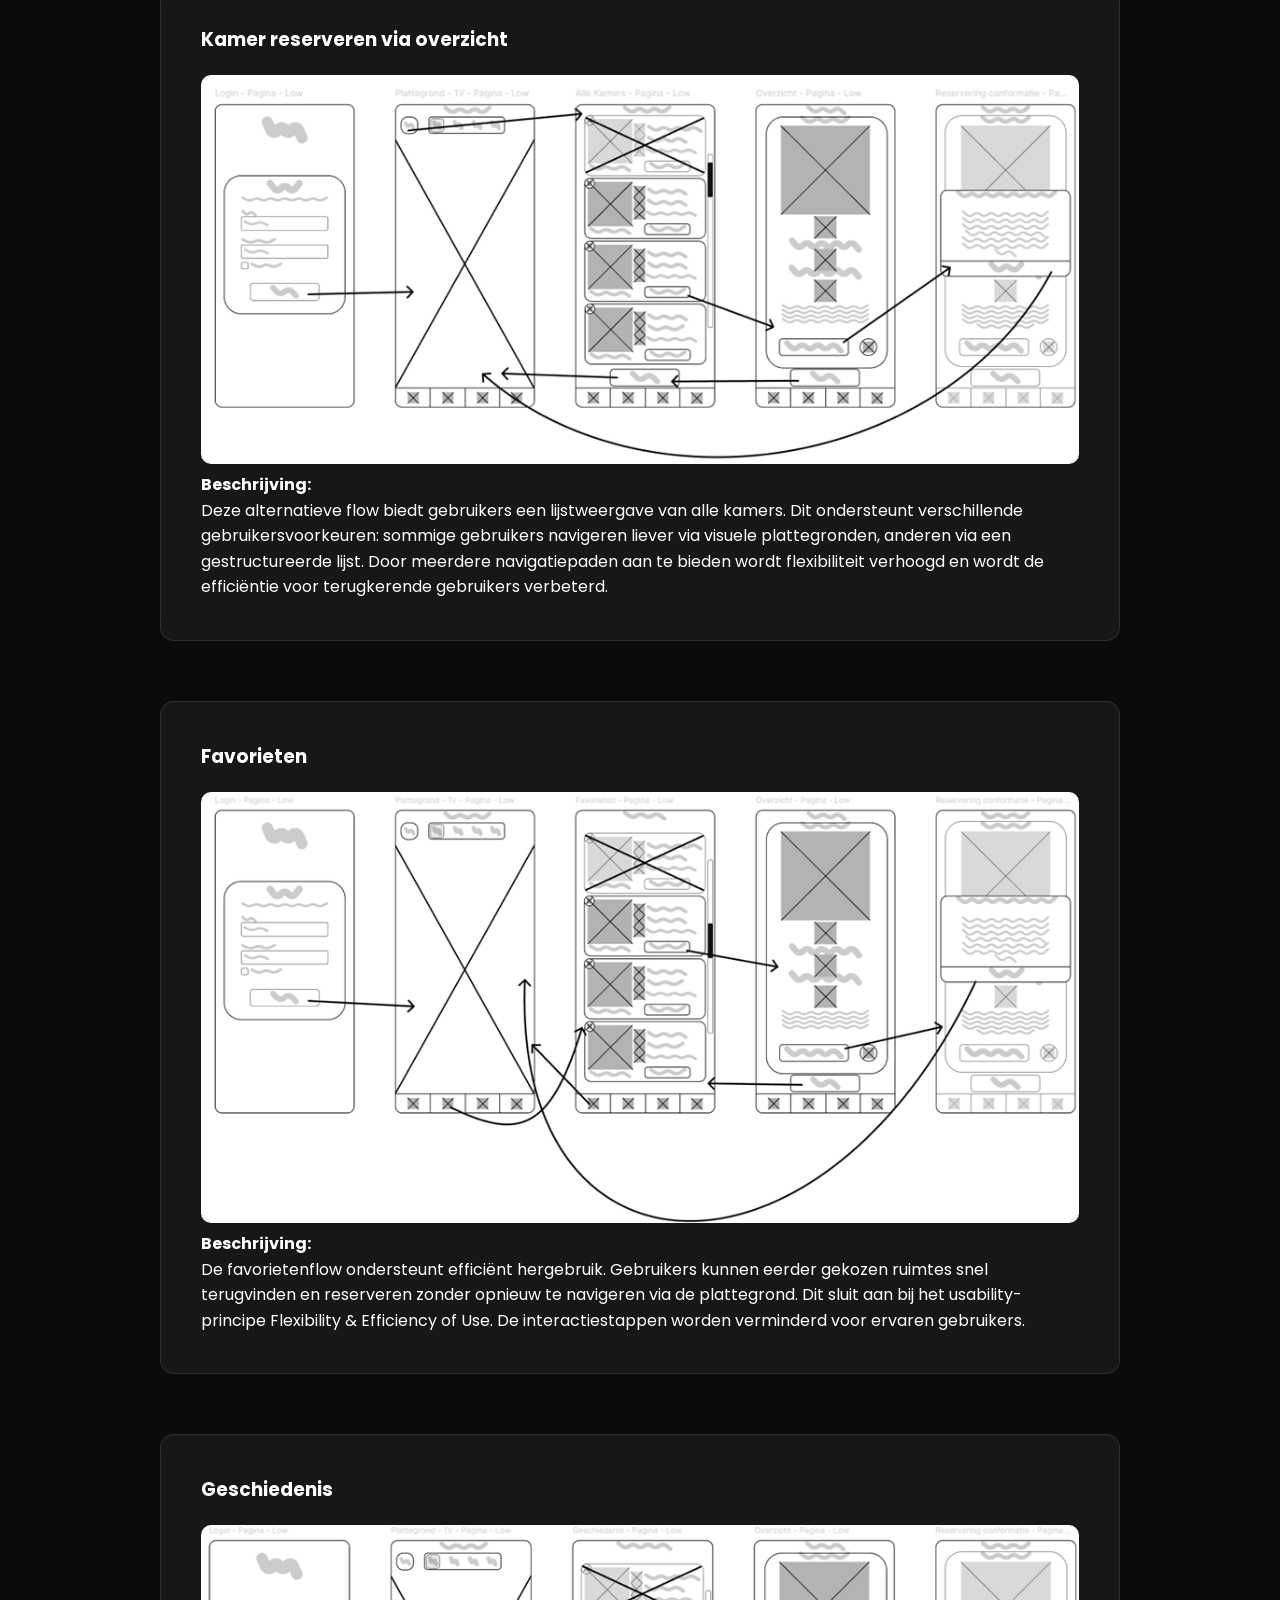
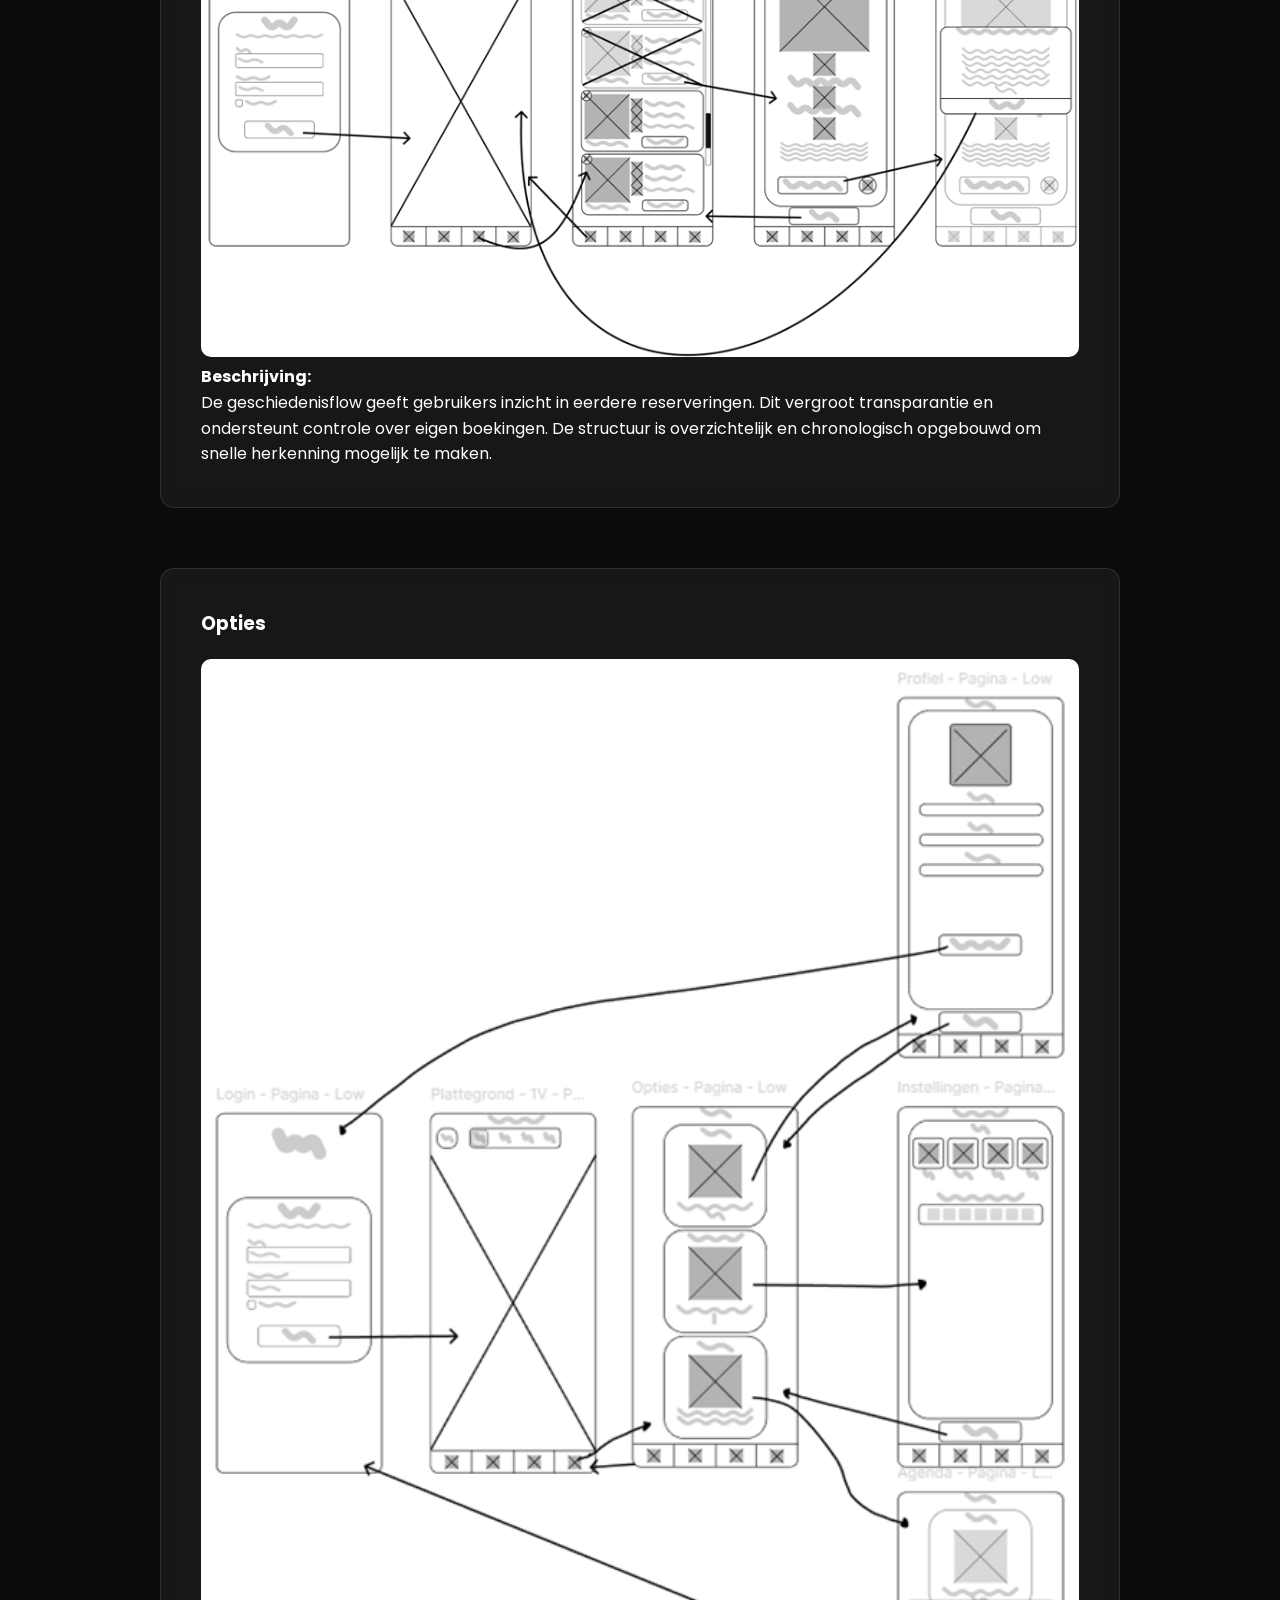
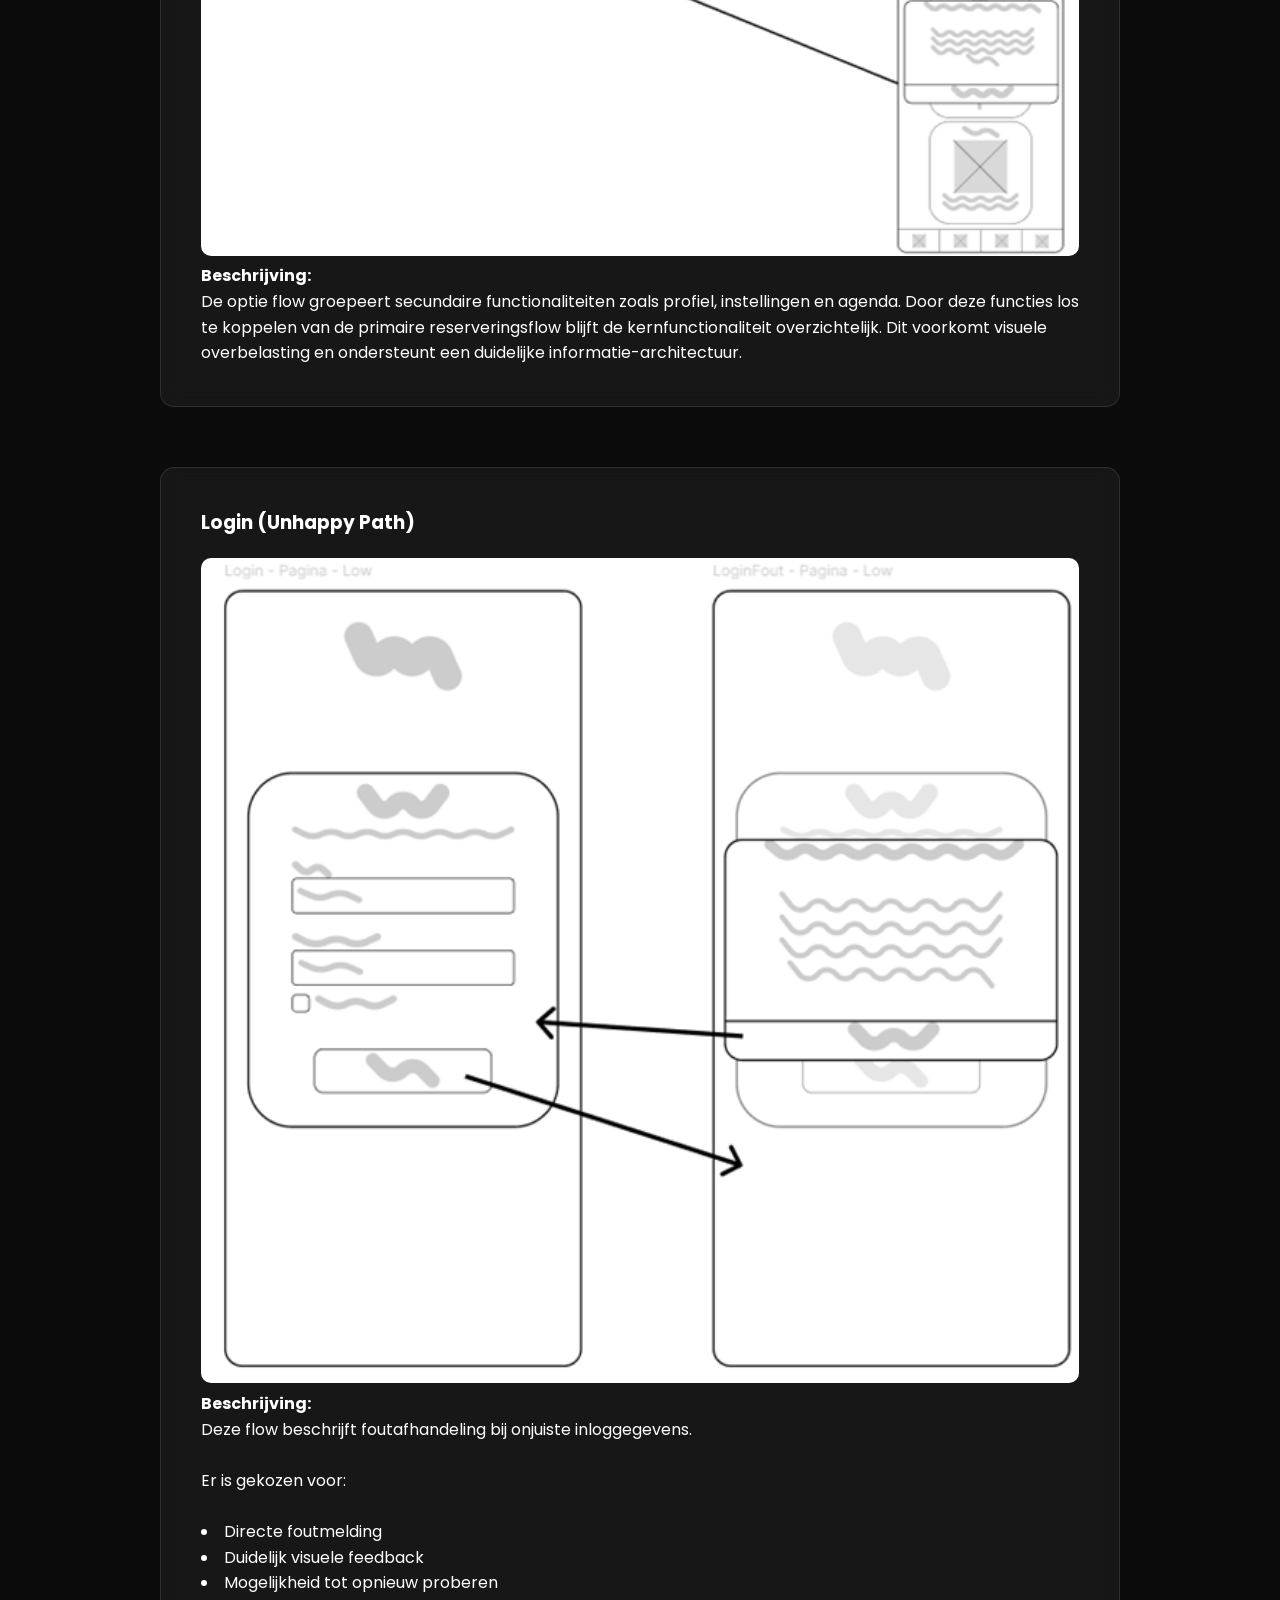
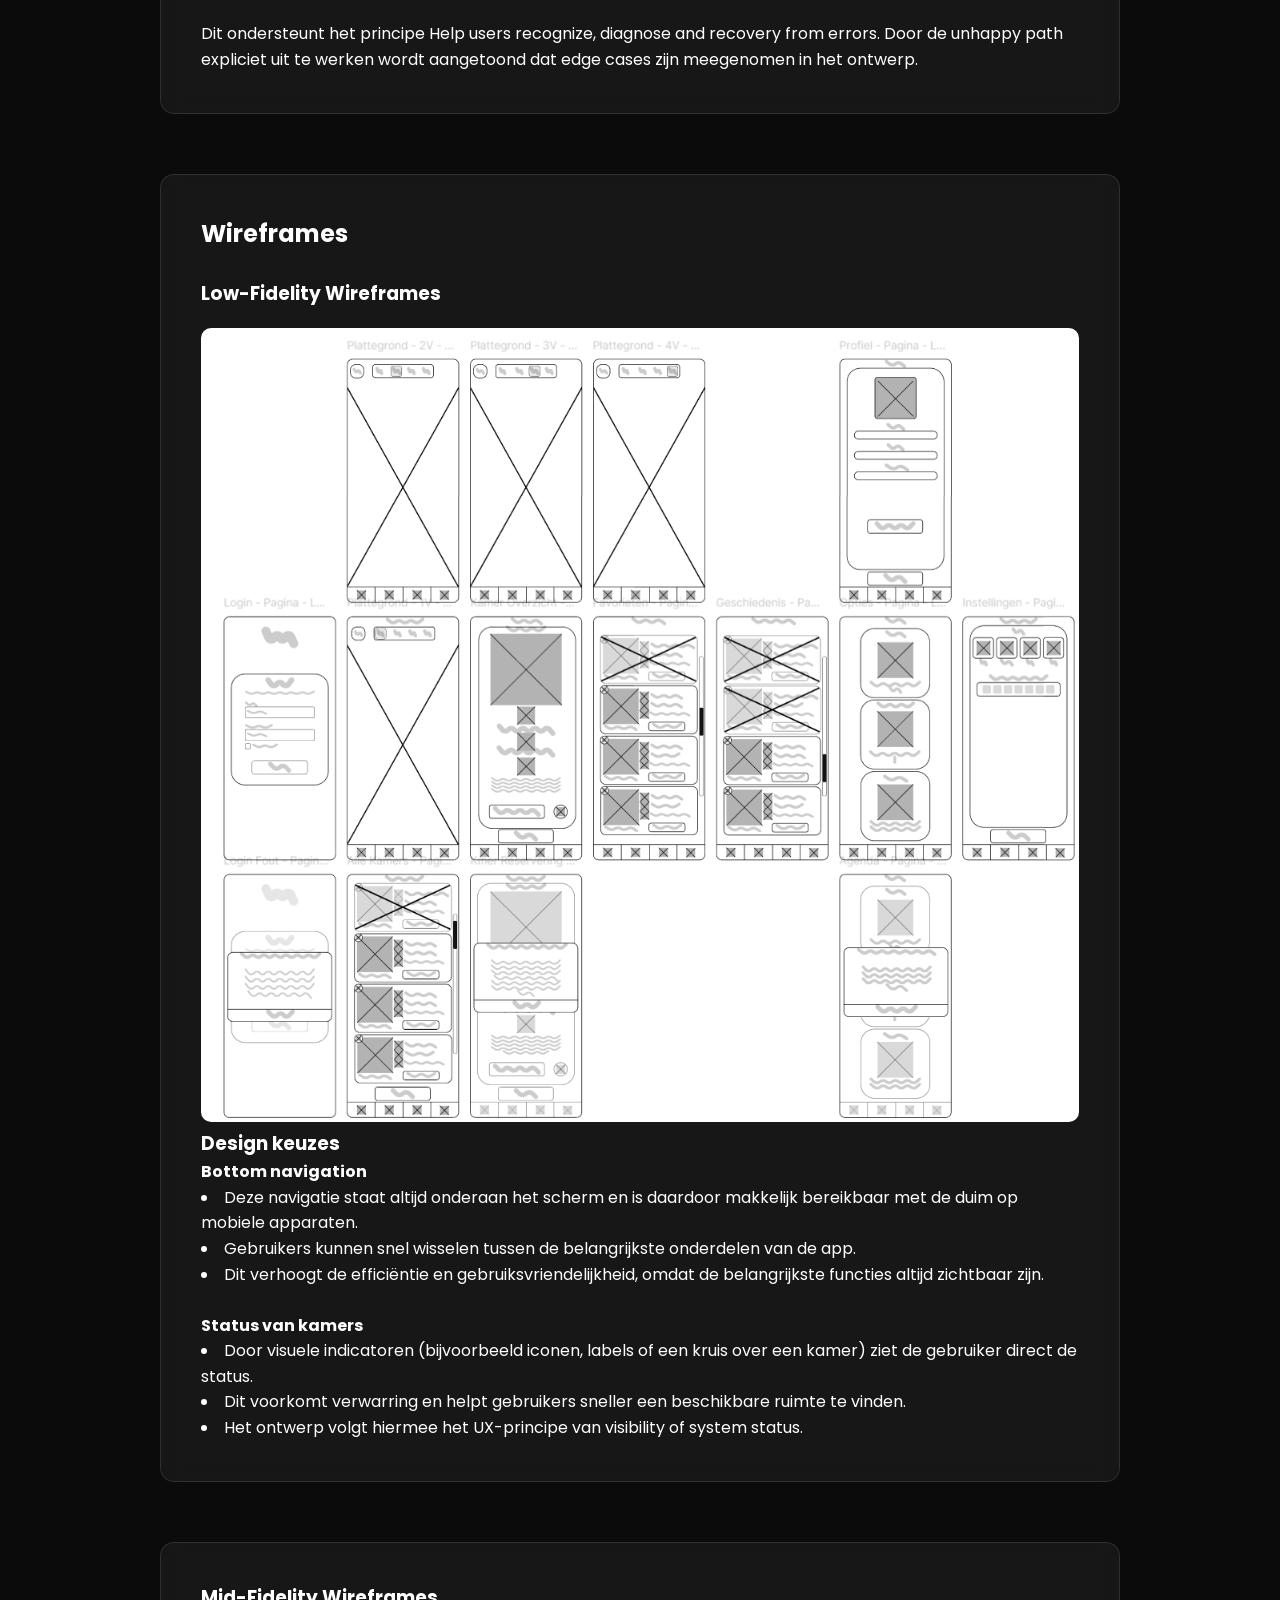
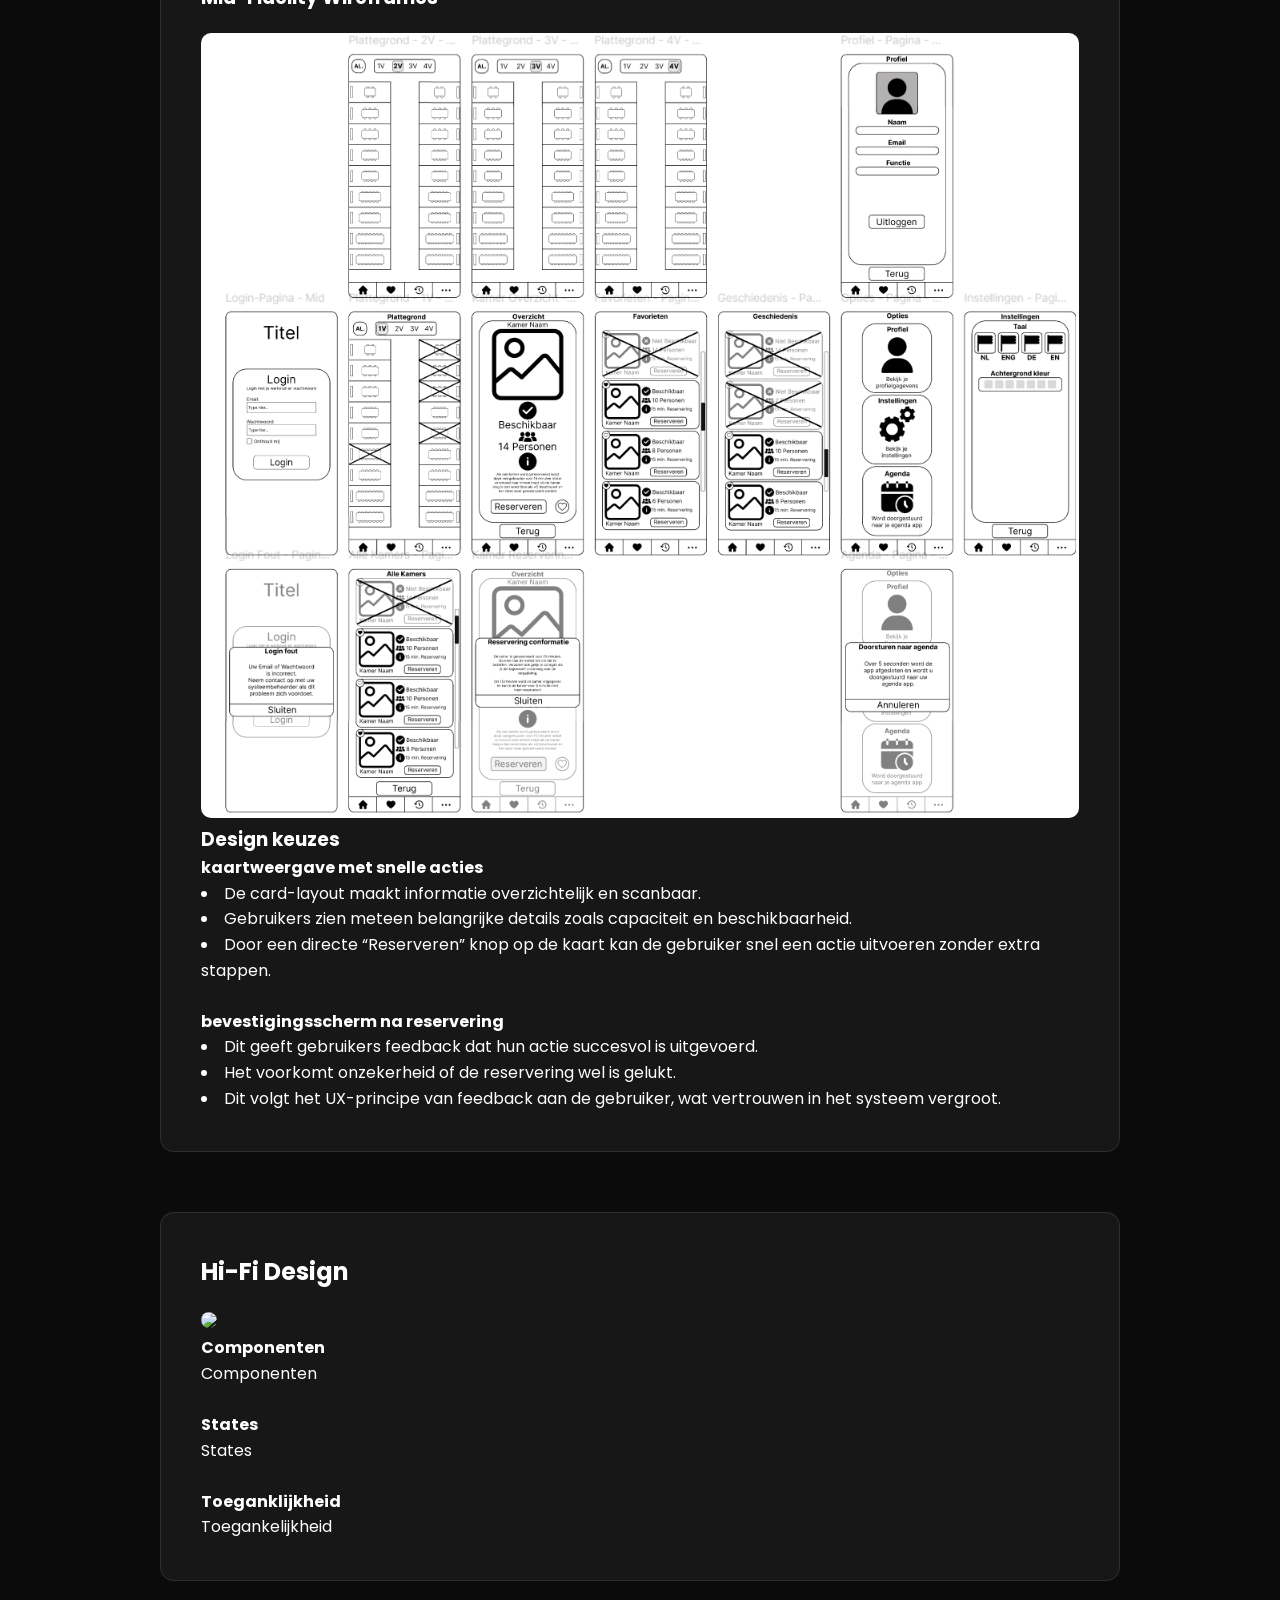
==== commit d18730f0: "Add portfolio assets and expand case study Add multiple portfolio images (user flows, personas, wire" ====
--- a/portfolio-HBO-ICT/index.html
+++ b/portfolio-HBO-ICT/index.html
@@ -35,8 +35,7 @@
 <h1><strong>UX/UI Designer Portfolio Youri Rodenburg</strong></h1>
 
 <p>
-Ik ontwerp gebruiksvriendelijke digitale producten met een focus
-op UX, structuur en consistente interfaces.
+Portfolio van Youri Rodenburg, Student HBO-ICT UX/UI Designer. Hier vind je mijn projecten, vaardigheden en contactinformatie.
 </p>
 
 </div>
@@ -53,19 +52,19 @@
 
 <h3>Vergader App</h3>
 
-<p>Een app om meetings eenvoudig te plannen.</p>
-
-<img src="images/project1.jpg">
+<p>Een app om meetings eenvoudig te plannen, en ruimtes te reserveren.</p>
+
+<img src="images/vergaderapplogo.png">
 
 </div>
 
 <div class="glass project-card reveal" onclick="location.href='#project2'">
 
-<h3>Project 2</h3>
-
-<p>Korte beschrijving van je tweede project.</p>
-
-<img src="images/project2.jpg">
+<h3>Project 2 (Coming soon)</h3>
+
+<p>(Coming soon)</p>
+
+<!-- <img src="images/project2.jpg"> -->
 
 </div>
 
@@ -81,12 +80,12 @@
 
 <h1>Vergader App</h1>
 
-<p>Een applicatie om meetings overzichtelijk te plannen.</p>
-
-<p>
-<strong>Mijn rol:</strong> UI/UX Designer<br>
-<strong>Team:</strong> 3 developers<br>
-<strong>Tools:</strong> Figma, Miro
+<p>Een applicatie om vergaderruimtes overzichtelijk te reserveren.</p>
+
+<p>
+<strong>Mijn rol:</strong> UI/UX Designer en Documentator<br>
+<strong>Team:</strong> 6 Designers en Documentatoren<br>
+<strong>Tools:</strong> Figma, Word en Powerpoint
 </p>
 
 </div>
@@ -96,99 +95,304 @@
 <h2>Probleem</h2>
 
 <p>
-Veel teams gebruiken meerdere tools voor planning,
-waardoor meetings moeilijk overzichtelijk blijven.
-</p>
-
+Medewerkers ervaren problemen bij het reserveren van vergaderruimtes doordat ruimtes vooraf worden gereserveerd maar uiteindelijk niet worden gebruikt. 
+Het huidige systeem biedt geen real-time inzicht in daadwerkelijke bezetting, wat leidt tot frustratie en inefficiënt ruimtegebruik. 
+Hoe kunnen we medewerkers helpen om sneller en eenvoudiger een beschikbare ruimte te vinden op basis van real-time data?
+</p>
+<br>
+<h2>Probleem definitie</h2>
+<p>
+    Binnen de middelgrote organisatie speelt er een probleem wat betreft het reserveren en het gebruik van de vergaderingsruimtes. Op dit moment wordt er een systeem gebruikt waarbij vooraf reserveringen gepland kunnen worden in de digitale agenda. Dit systeem biedt geen real-time inzicht over welke vergaderruimtes er daadwerkelijk worden gebruikt. Het kan namelijk voorkomen dat er bepaalde ruimtes worden gereserveerd, maar die leeg en beschikbaar zijn voor andere medewerkers. Dit kan medewerkers frustreren en zorgen voor inefficiënt gebruik van de kantoorruimtes.
+</p>
+<br>
+<p>
+    Volgens medewerkers van de organisatie is het grootste probleem het gebrek aan actuele informatie over de beschikbaarheid en het vertrouwen in of de reserveringen kloppen. Er wordt ook aangegeven dat er behoefte is aan een eenvoudige mobiele oplossing die de beschikbare ruimtes in real-time laat zien.
+</p>
+</div>
+
+<div class="glass reveal">
+
+<h2>POV & HMW Vragen</h2>
+<br>
+<h3>POV</h3>
+<br>
+<h4>Marieke van dongen</h4>
+<p>
+    Een gefrustreerde facilitair manager die veel klachten krijgt over onbenutten vergaderruimtes. 
+    Ze moet een goede manier vinden om de reservatie van werkplekken slimmer en technischer op te zeten zodat deze klachten te verhelpen voor haar werknemers.
+</p>
+<br>
+<h4>Kevin de Bruin</h4>
+<p>
+    De medewerker ervaart irritatie doordat ruimtes gereserveerd worden maar niet gebruikt worden (no-shows zijn), er last-minute geen beschikbare ruimte te vinden is, of een gereserveerde ruimte toch bezet blijkt.
+    Het huidige reserveringssysteem voelt onduidelijk en omslachtig. 
+    Hij heeft behoefte aan een overzichtelijk, betrouwbaar en flexibel systeem waarin tijdelijk reserveren mogelijk is en beschikbare ruimtes in real-time zichtbaar zijn.
+</p>
+<br>
+<h3>HMW Vragen</h3>
+<br>
+<h4>Marieke van dongen</h4>
+<lu>
+<li>Hoe kunnen wij de facilitair manager helpen met een goede manier vinden om werkplekken te reserveren die niet voor frustratie zorgt?</li>
+<li>Hoe kunnen we de facilitair manager helpen met ervoor zorgen dat werkplekken niet massaal worden gereserveerd en uiteindelijk niet worden gebruikt?</li>
+<li>Hoe kunnen wij het de facilitair manager makkelijker maken om inzicht te krijgen over de daadwerkelijke benutting van de reserveringsruimtes.</li>
+<li>Hoe kunnen we de facilitair manager helpen met de werkplekken slimmer inzetten zodat het energieverbruik wordt teruggedrongen bet behulp van real-time data?</li>
+</ul>
+<br>
+<h4>Kevin de Bruin</h4>
+<ul></ul>
+<li>Hoe kunnen we de medewerker helpen met het vinden van een beschikbare vergaderruimte zonder dat hij eerst een reservering hoeft te maken?</li>
+<li>Hoe kunnen we de medewerker helpen met het vinden van een beschikbare vergaderruimte zonder dat hij eerst een reservering hoeft te maken?</li>
+<li>Hoe kunnen we de medewerker helpen met het vinden van een beschikbare vergaderruimte zonder dat hij eerst een reservering hoeft te maken?</li>
+</ul>
 </div>
 
 <div class="glass reveal">
 
 <h2>Doelgroep</h2>
-
-<ul>
-<li>Studenten</li>
-<li>Projectteams</li>
+<p>De doelgroep bestaat uit medewerkers van een middelgroot bedrijf die regelmatig gebruik maken van vergaderruimtes en behoefte hebben aan een snelle en eenvoudige manier om beschikbare ruimtes te vinden.</p>
+<br>
+<ul>
+<li>Medewerkers</li>
+<li>Klanten van organisaties</li>
 <li>Organisaties</li>
 </ul>
-
-<img src="images/persona.jpg">
-
-</div>
-
-<div class="glass reveal">
-
-<h2>Requirements</h2>
-
+<br>
+<h2>User Personas</h2>
+<br>
+<h3>Marieke van Dongen</h3>
+<img src="images/userpersona_marieke_van_dongen.png">
+<br>
+<br>
+<h3>Kevin de Bruin</h3>
+<img src="images/userpersona_kevin_de_bruin.png">
+
+</div>
+
+<div class="glass reveal">
+
+<h2>Functionele Requirements</h2>
+<br>
 <h3>Must</h3>
-
-<ul>
-<li>Meeting aanmaken</li>
-<li>Deelnemers toevoegen</li>
-</ul>
-
+<ul>
+<li>Het systeem moet real-time inzicht geven in de actuele bezetting en beschikbaarheid van vergaderruimtes via een dashboard.</li>
+<li>Het systeem moet het mogelijk maken om een beschikbare vergaderruimte in maximaal 5 stappen te reserveren.</li>
+<li>Het systeem moet via bezettingssensoren de actuele aanwezigheid in vergaderruimtes detecteren en deze informatie real-time weergeven in het reserveringssysteem.</li>
+<li>Het systeem moet gebruikers de mogelijkheid bieden een beschikbare ruimte tijdelijk te reserveren voor maximaal 2 minuten.</li>
+<li>Het systeem moet de tijdelijke reservering automatisch annuleren wanneer binnen 2 minuten geen bevestiging of check-in plaatsvindt. Na annulering moet de ruimte direct zichtbaar worden als beschikbaar voor andere gebruikers.</li>
+</ul>
+<br>
 <h3>Should</h3>
-
-<ul>
-<li>Overzicht meetings</li>
-</ul>
-
+<ul>
+<li>Het systeem moet automatisch een gereserveerde vergaderruimte vrijgeven wanneer er binnen 10 minuten na aanvang van de reservering geen check-in heeft plaatsgevonden.</li>
+<li>Het systeem moet 15 minuten vóór aanvang van de reservering een herinnering sturen met de mogelijkheid om de reservering te annuleren.</li>
+<li>Het systeem moet een intuïtieve interface hebben waarbij minimaal 90% van de gebruikers zonder uitleg een reservering kan maken.</li>
+<li>Het systeem moet werken met een plattegrond interface waarin het je snel en overzichtelijk ziet of een ruimte vrij is of bezet.</li>
+</ul>
+<br>
 <h3>Could</h3>
-
-<ul>
-<li>Notificaties</li>
-</ul>
-
-</div>
-
-<div class="glass reveal">
-
-<h2>User Flow</h2>
-
-<img src="images/userflow.png">
-
+<ul>
+<li>Het systeem moet reserveringen maximaal 4 weken vooruit toestaan om langdurige blokkering van ruimtes te voorkomen.</li>
+<li>Het systeem moet een notificatie sturen binnen 30 seconden nadat een vergaderruimte binnen 25 meter beschikbaar komt.<br>(als dit is ingesteld)</li>
+<li>Het systeem moet gebruikers de mogelijkheid bieden om vergaderruimtes te filteren op gebouw en vleugel binnen de zoekfunctie.</li>
+<li>Het systeem moet in de mobiele applicatie een routebeschrijving naar de gereserveerde vergaderruimte tonen vanaf het moment van reservering tot het einde van de reservering.</li>
+<li>Het systeem moet een functie hebben om bepaalde vergaderruimtes te “favoriete” voor snel gebruik</li>
+</ul>
+
+</div>
+
+<div class="glass reveal">
+
+<h2>Technische Requirements</h2>
+<br>
+<h3>Must</h3>
+<ul>
+<li>Het systeem moet compatibel zijn met iOS  en Android bij de release en zijn getest op minimaal 2 apparaten per platform.</li>
+<li>Het systeem moet smartphones kunnen ondersteunen.</li>
+<li>De accessibillity van het systeem moet op WCAG-AA ondersteunen.</li>
+<li>Binnen het systeem kunnen de gebruikers inloggen met een gebruikersnaam en wachtwoord.</li>
+</ul>
+<br>
+<h3>Should</h3>
+<ul>
+<li>Binnen het systeem moet minimaal 50% van de kernfunctionaliteiten offline beschikbaar zijn, dit is inclusief het inloggen en lezen van opgeslagen content.</li>
+<li>Binnen het systeem krijgt de gebruiker bij een verkeerde login een duidelijke foutmelding.</li>
+</ul>
+<br>
+<h3>Could</h3>
+<ul>
+<li>Het systeem moet tablets kunnen ondersteunen.</li>
+<li>Het systeem moet de mogelijkheid voor dark mode hebben voor mensen met slechte ogen.</li>
+<li>Het systeem moet een kleurblinde modus, een zoomfunctie en aanpasbaar lettertype bevatten en getest zijn met ten minste 3 gebruikerstests met visuele beperking</li>
+<li>Het systeem moet landscape en portrait mode beide supporten.</li>
+</ul>
+</div>
+
+<div class="glass reveal">
+<h2>User Flows</h2>
+<h3>Kamer reserveren</h3>
+<img src="images/userflow_kamerreserveren.png">
+<h4>Beschrijving:</h4>
+<p>
+    Deze userflow beschrijft de primaire taak van de applicatie: het reserveren van een vergaderruimte.
+    De flow start bij het inloggen en eindigt bij de reserveringsbevestiging.
+    <br><br>
+    De flow is bewust lineair ontworpen om cognitieve belasting te minimaliseren. De gebruiker doorloopt een beperkt aantal stappen:
+    <br><br>
+    <lu>
+        <li>Navigeren naar een verdieping</li>
+        <li>Selecteren van een kamer</li>
+        <li>Inzien van details</li>
+        <li>Bevestigen van reservering</li>
+    </lu>
+    <br>
+   De primaire actie (“Reserveren”) is visueel dominant geplaatst om taakgericht gebruik te stimuleren.
+   De navigatie blijft consistent beschikbaar via de Bottom navigation, waardoor de gebruiker altijd controle behoudt.
+</p>
+</div>
+<div class="glass reveal">
+<h3>Kamer reserveren via overzicht</h3>
+<img src="images/userflow_kamerreserverenviaoverzicht.png">
+<h4>Beschrijving:</h4>
+<p>
+    Deze alternatieve flow biedt gebruikers een lijstweergave van alle kamers. 
+    Dit ondersteunt verschillende gebruikersvoorkeuren: sommige gebruikers navigeren liever via visuele plattegronden, anderen via een gestructureerde lijst.
+    Door meerdere navigatiepaden aan te bieden wordt flexibiliteit verhoogd en wordt de efficiëntie voor terugkerende gebruikers verbeterd.
+</p>
+</div>
+<div class="glass reveal">
+<h3>Favorieten</h3>
+<img src="images/userflow_favorieten.png">
+<h4>Beschrijving:</h4>
+<p>
+    De favorietenflow ondersteunt efficiënt hergebruik. Gebruikers kunnen eerder gekozen ruimtes snel terugvinden en reserveren zonder opnieuw te navigeren via de plattegrond. 
+    Dit sluit aan bij het usability-principe Flexibility & Efficiency of Use. 
+    De interactiestappen worden verminderd voor ervaren gebruikers.
+</p>
+</div>
+<div class="glass reveal">
+<h3>Geschiedenis</h3>
+<img src="images/userflow_geschiedenis.png">
+<h4>Beschrijving:</h4>
+<p>
+    De geschiedenisflow geeft gebruikers inzicht in eerdere reserveringen.
+    Dit vergroot transparantie en ondersteunt controle over eigen boekingen.
+    De structuur is overzichtelijk en chronologisch opgebouwd om snelle herkenning mogelijk te maken.
+</p>
+</div>
+<div class="glass reveal">
+<h3>Opties</h3>
+<img src="images/userflow_opties.png">
+<h4>Beschrijving:</h4>
+<p>
+    De optie flow groepeert secundaire functionaliteiten zoals profiel, instellingen en agenda.
+    Door deze functies los te koppelen van de primaire reserveringsflow blijft de kernfunctionaliteit overzichtelijk.
+    Dit voorkomt visuele overbelasting en ondersteunt een duidelijke informatie-architectuur.
+</p>
+</div>
+<div class="glass reveal">
+<h3>Login (Unhappy Path)</h3>
+<img src="images/userflow_login(unhappypath).png">
+<h4>Beschrijving:</h4>
+<p>
+    Deze flow beschrijft foutafhandeling bij onjuiste inloggegevens.
+    <br><br>
+    Er is gekozen voor:
+    <br><br>
+    <lu>
+        <li>Directe foutmelding</li>
+        <li>Duidelijk visuele feedback</li>
+        <li>Mogelijkheid tot opnieuw proberen</li>
+    </lu>
+    <br>
+    Dit ondersteunt het principe Help users recognize, diagnose and recovery from errors.
+    Door de unhappy path expliciet uit te werken wordt aangetoond dat edge cases zijn meegenomen in het ontwerp.
+</p>
 </div>
 
 <div class="glass reveal">
 
 <h2>Wireframes</h2>
-
-<img src="images/wireframes.png">
-
+<br>
+<h3>Low-Fidelity Wireframes</h3>
+<img src="images/wireframes_low.png">
+<h3>Design keuzes</h3>
+<h4>Bottom navigation</h4>
+<p>
+    <lu>
+        <li>Deze navigatie staat altijd onderaan het scherm en is daardoor makkelijk bereikbaar met de duim op mobiele apparaten.</li>
+        <li>Gebruikers kunnen snel wisselen tussen de belangrijkste onderdelen van de app.</li>
+        <li>Dit verhoogt de efficiëntie en gebruiksvriendelijkheid, omdat de belangrijkste functies altijd zichtbaar zijn.</li>
+    </lu>
+</p>
+<br>
+<h4>Status van kamers</h4>
+<p>
+    <lu>
+        <li>Door visuele indicatoren (bijvoorbeeld iconen, labels of een kruis over een kamer) ziet de gebruiker direct de status.</li>
+        <li>Dit voorkomt verwarring en helpt gebruikers sneller een beschikbare ruimte te vinden.</li>
+        <li>Het ontwerp volgt hiermee het UX-principe van visibility of system status.</li>
+    </lu>
+</p>
+</div>
+
+<div class="glass reveal">
+<h3>Mid-Fidelity Wireframes</h3>
+<img src="images/wireframes_mid.png">
+<h3>Design keuzes</h3>
+<h4>kaartweergave met snelle acties</h4>
+<p>
+    <lu>
+        <li>De card-layout maakt informatie overzichtelijk en scanbaar.</li>
+        <li>Gebruikers zien meteen belangrijke details zoals capaciteit en beschikbaarheid.</li>
+        <li>Door een directe “Reserveren” knop op de kaart kan de gebruiker snel een actie uitvoeren zonder extra stappen.</li>
+    </lu>
+</p>
+<br>
+<h4>bevestigingsscherm na reservering</h4>
+<p>
+    <lu>
+        <li>Dit geeft gebruikers feedback dat hun actie succesvol is uitgevoerd.</li>
+        <li>Het voorkomt onzekerheid of de reservering wel is gelukt.</li>
+        <li>Dit volgt het UX-principe van feedback aan de gebruiker, wat vertrouwen in het systeem vergroot.</li>
+    </lu>
+</p>
 </div>
 
 <div class="glass reveal">
 
 <h2>Hi-Fi Design</h2>
-
-<img src="images/hifi.png">
-
-</div>
-
-<div class="glass reveal">
-
-<h2>Testen</h2>
-
-<ul>
-<li>Gebruikers konden snel meetings plannen</li>
-<li>Navigatie werd duidelijk gevonden</li>
-</ul>
-
-</div>
-
-<div class="glass reveal">
-
-<h2>Iteraties</h2>
-
-<img src="images/iteration.png">
-
+<img src="images/wireframes_high.png">
+<h4>Componenten</h4>
+<p>Componenten</p>
+<br>
+<h4>States</h4>
+<p>States</p>
+<br>
+<h4>Toeganklijkheid</h4>
+<p>Toegankelijkheid</p>
+</div>
+
+<div class="glass reveal">
+
+<h2>Testen & Iteraties</h2>
+
+<p>Opzet + belangrijkste bevindingen en iteraties wat teste je en wat leerde je en wat heb je veranderd</p>
+<img src="images/wireframes_iteratie1.png" style="width: 200px; height: 400px;">
+<h4>Usability Test 1</h4>
+<p>
+    Voor deze test heb ik een student gevraagd om mijn wireframes te testen. Dat bij de home page een knop in het midden stond waarmee je het overzicht opende van alle kamers die heb ik toen verplaatst voor snelle duimnavigatie.
+    <br>
+    Hierboven de oude wireframe en hieronder de nieuwe.
+</p>
+<img src="images/wireframes_iteratie2.png" style="width: 200px; height: 400px;">
 </div>
 
 <div class="glass reveal">
 
 <h2>Eindresultaat</h2>
 
-<a href="#" class="button">Bekijk Prototype</a>
+<a href="#" class="button">Bekijk Prototype in Figma</a>
 
 </div>
 
@@ -197,23 +401,28 @@
 <h2>Reflectie</h2>
 
 <p>
-Tijdens dit project heb ik geleerd hoe belangrijk
-gebruikersfeedback is voor het verbeteren van UX.
+Tijdens dit project heb ik geleerd hoe belangrijk gebruikersfeedback is voor het verbeteren van UI en UX.
+Door feedback te verwerken kon ik mijn ontwerpen blijven aanpassen en verbeteren.
+Ook heb ik geleerd om mijn designkeuzes te onderbouwen met UX-principes.
+Daarnaast heb ik in teamverband gewerkt.
+De samenwerking verliep goed en we gaven elkaar regelmatig feedback.
+Door goed te communiceren kwamen we samen tot oplossingen.
+Omdat het een groot project was, heb ik veel UI-principes geleerd en toegepast in mijn wireframes.
 </p>
 
 </div>
 
 </section>
 
-<!-- PROJECT 2 (KOPIE VAN TEMPLATE) -->
+<!-- PROJECT 2 -->
 
 <section id="project2" class="case-study">
 
 <div class="glass reveal">
 
-<h1>Project 2</h1>
-
-<p>Beschrijving van je tweede project.</p>
+<h1>Project 2 (Coming soon)</h1>
+
+<p>Beschrijving van tweede project. (Coming soon)</p>
 
 </div>
 
@@ -230,7 +439,10 @@
 <p>
 Ik ben een HBO-ICT student met interesse in UX design
 en front-end development. Mijn focus ligt op het ontwerpen
-van gebruiksvriendelijke interfaces.
+van gebruiksvriendelijke interfaces. Ik ben 20 jaar oud en woon in Almere.
+In mijn vrije tijd ben ik graag met me vrienden weg, luister veel muziek en lees wel eens boeken.
+Ik ben altijd op zoek naar nieuwe uitdagingen en kansen om mijn vaardigheden te verbeteren.
+Ik ben een leergierig en enthousiaste persoon die graag samenwerkt in een team en openstaat voor feedback.
 </p>
 
 </div>
@@ -245,11 +457,11 @@
 
 <h2>Contact</h2>
 
-<p>Email: youri@email.com</p>
-
-<p>LinkedIn: link</p>
-
-<p>GitHub: link</p>
+<p>Email: <a href="mailto:youriroden2006@gmail.com">klik hier om te mailen</a></p>
+
+<p>LinkedIn: <a href="https://www.linkedin.com/in/youri-rodenburg-1b75b6254/" target="_blank" rel="noopener noreferrer">klik hier</a></p>
+
+<p>GitHub: <a href="https://github.com/yoery" target="_blank" rel="noopener noreferrer">klik hier</a></p>
 
 </div>
 
--- a/portfolio-HBO-ICT/style.css
+++ b/portfolio-HBO-ICT/style.css
@@ -1,3 +1,5 @@
+@import url('https://fonts.googleapis.com/css2?family=Poppins:wght@400;600;700&display=swap');
+
 *{
 margin:0;
 padding:0;
@@ -9,7 +11,7 @@
 }
 
 body{
-font-family:Arial, Helvetica, sans-serif;
+font-family:'Poppins', sans-serif;
 background:#0b0b0b;
 color:white;
 line-height:1.6;
@@ -112,6 +114,18 @@
 border-radius:10px;
 }
 
+/* CONTACT LINKS */
+
+#contact a{
+color:white;
+text-decoration:none;
+transition:color 0.3s;
+}
+
+#contact a:hover{
+color:#a855f7;
+}
+
 /* BUTTON */
 
 .button{
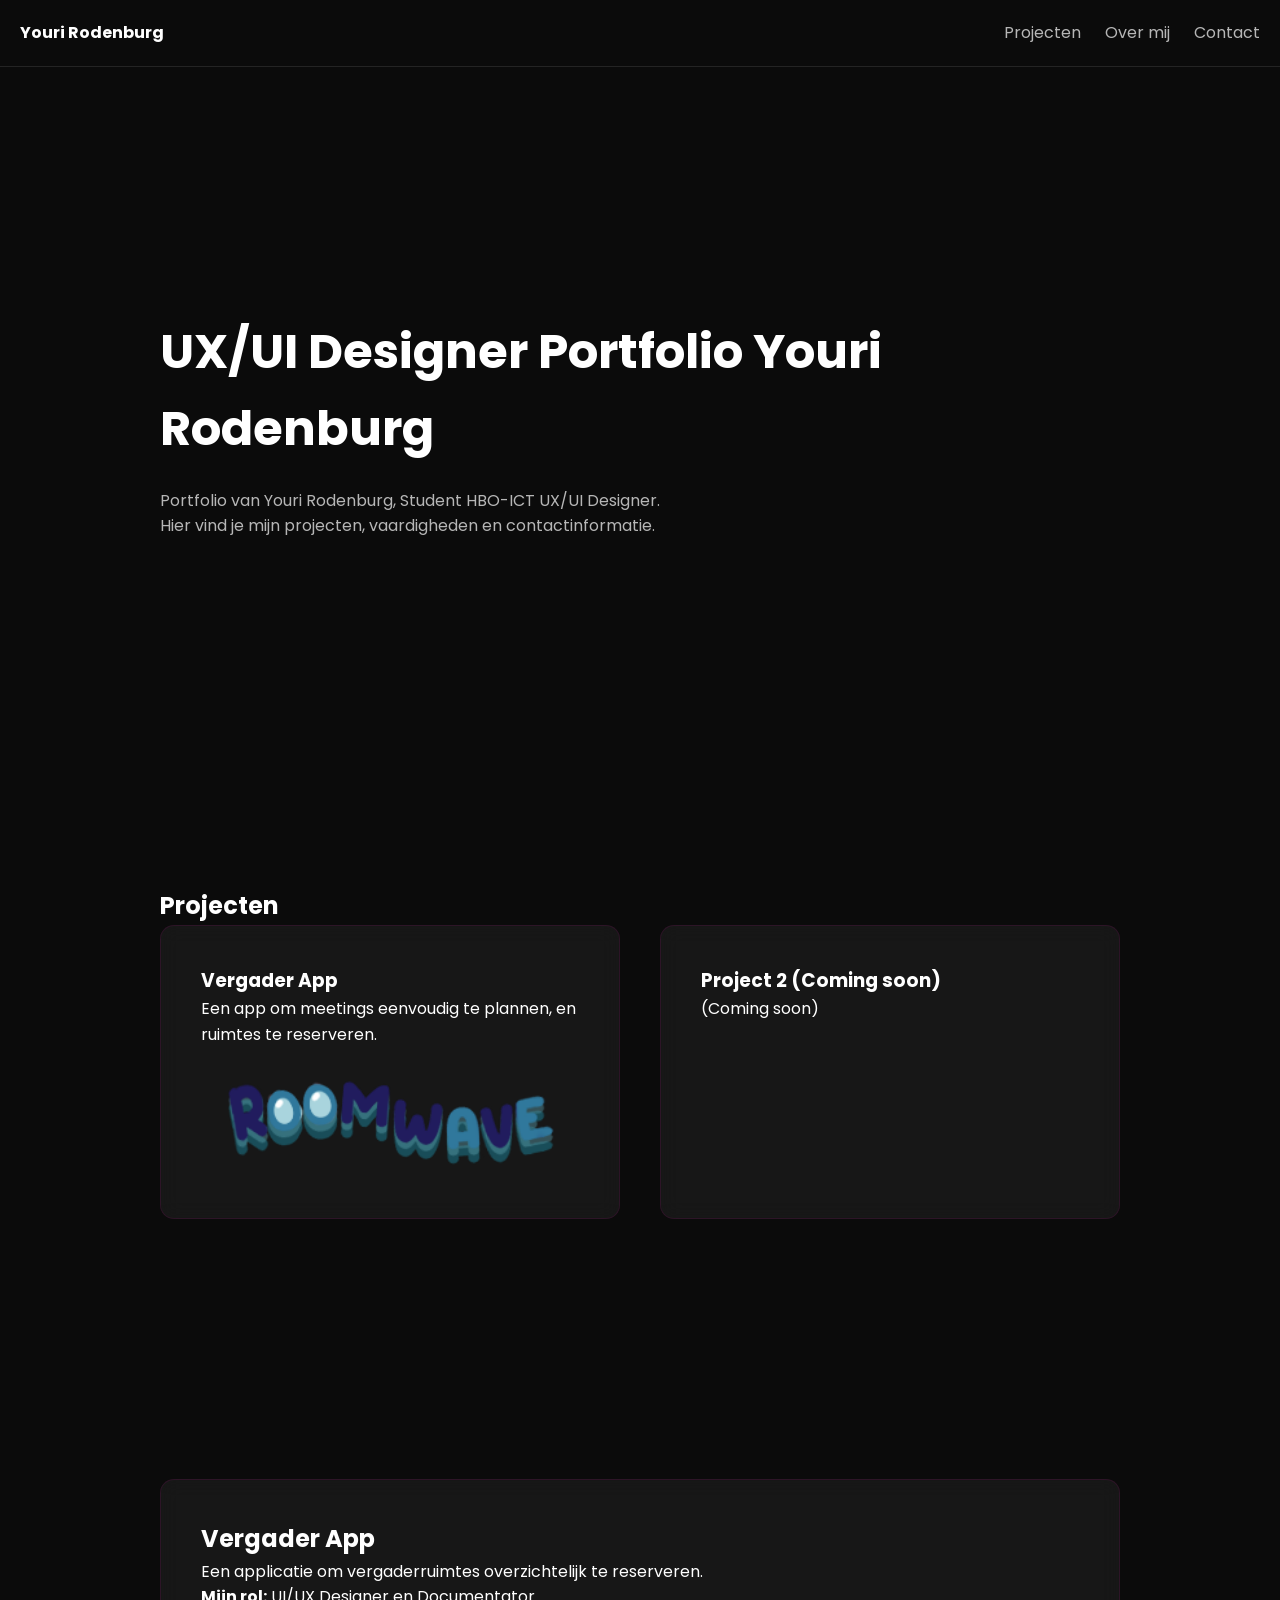
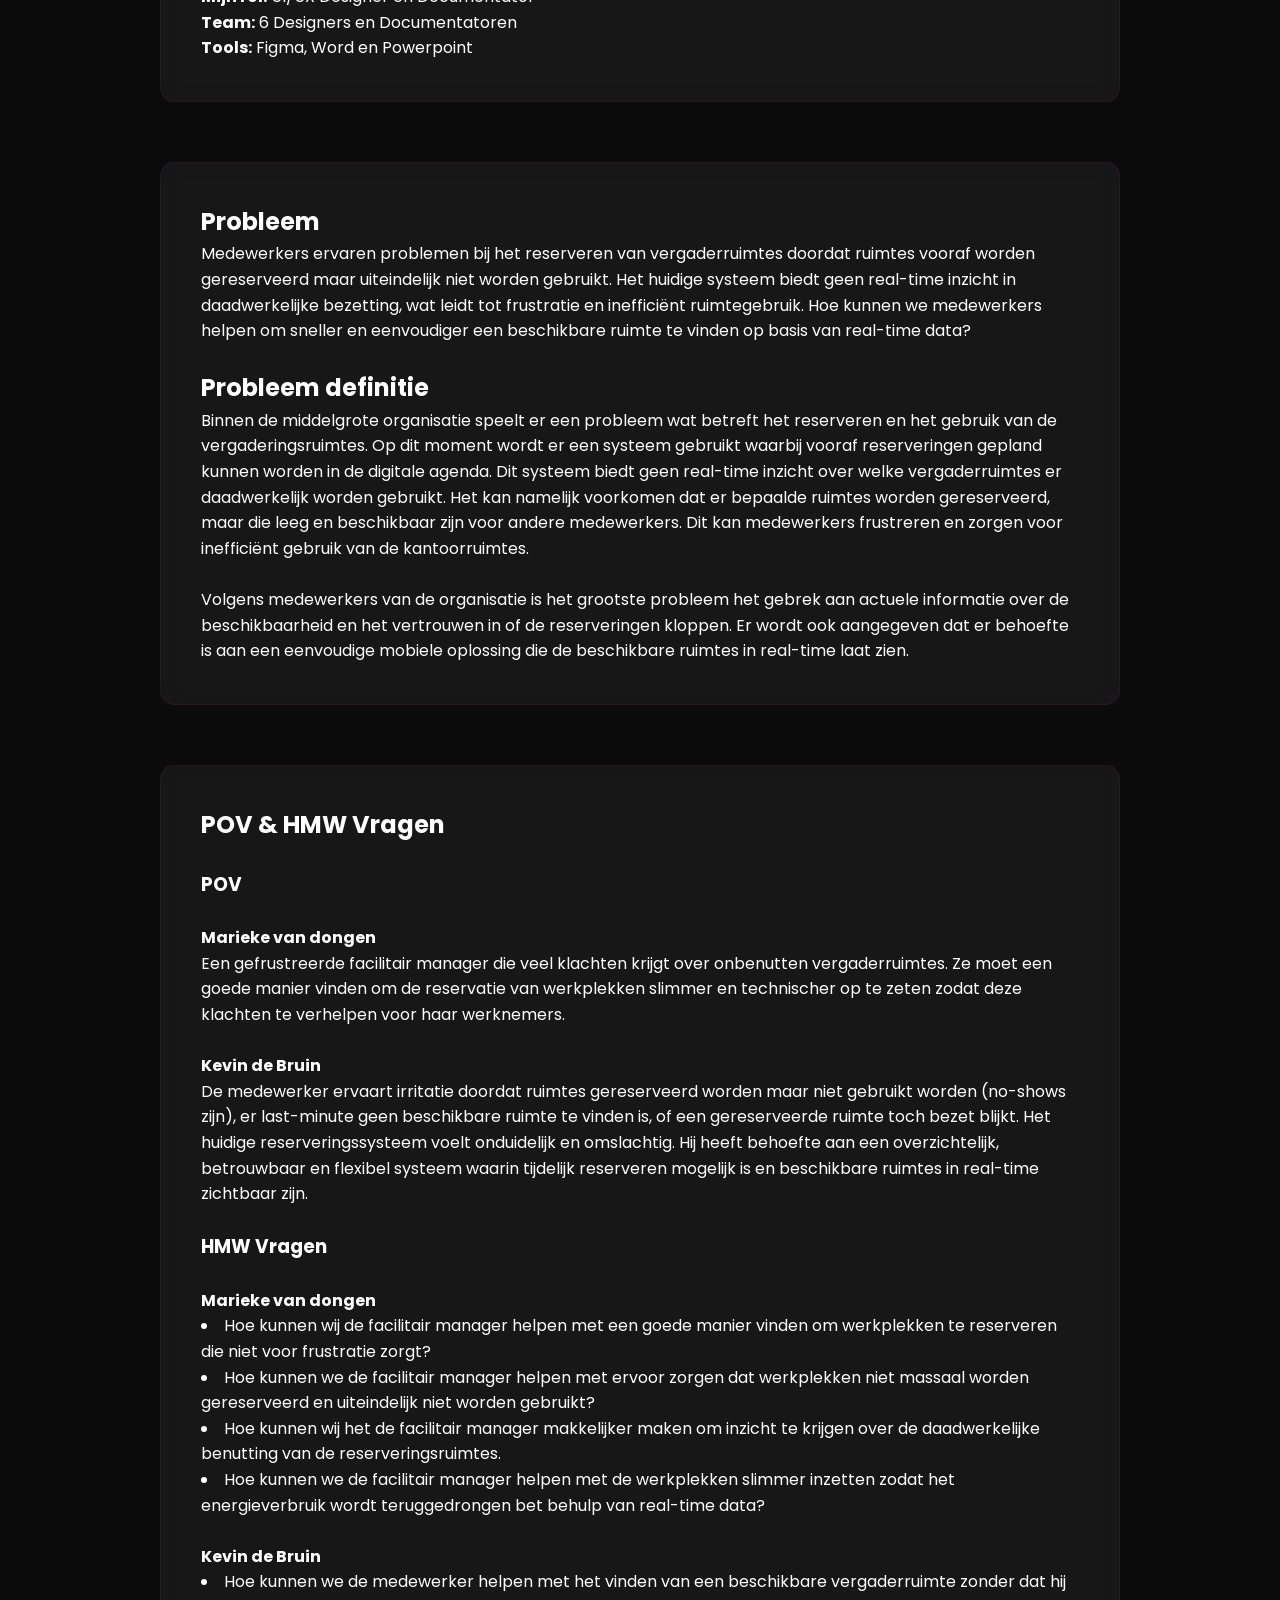
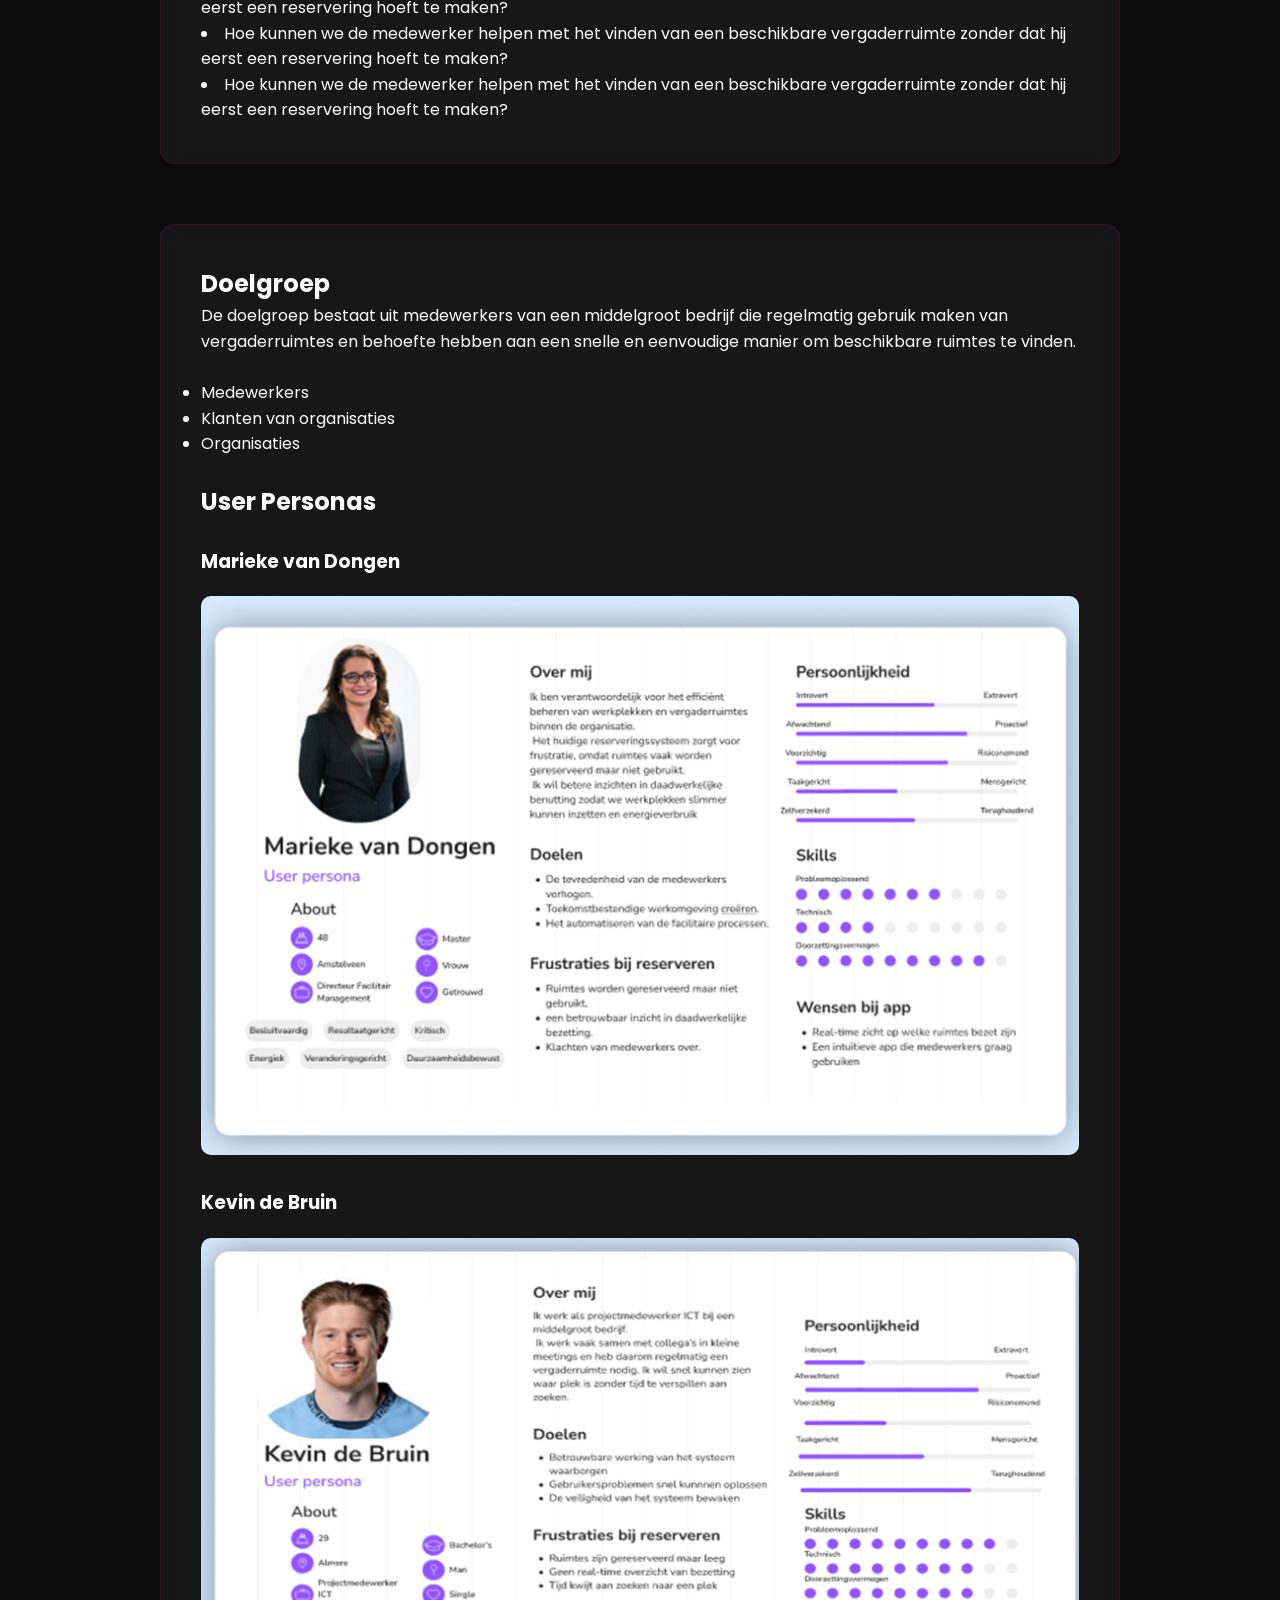
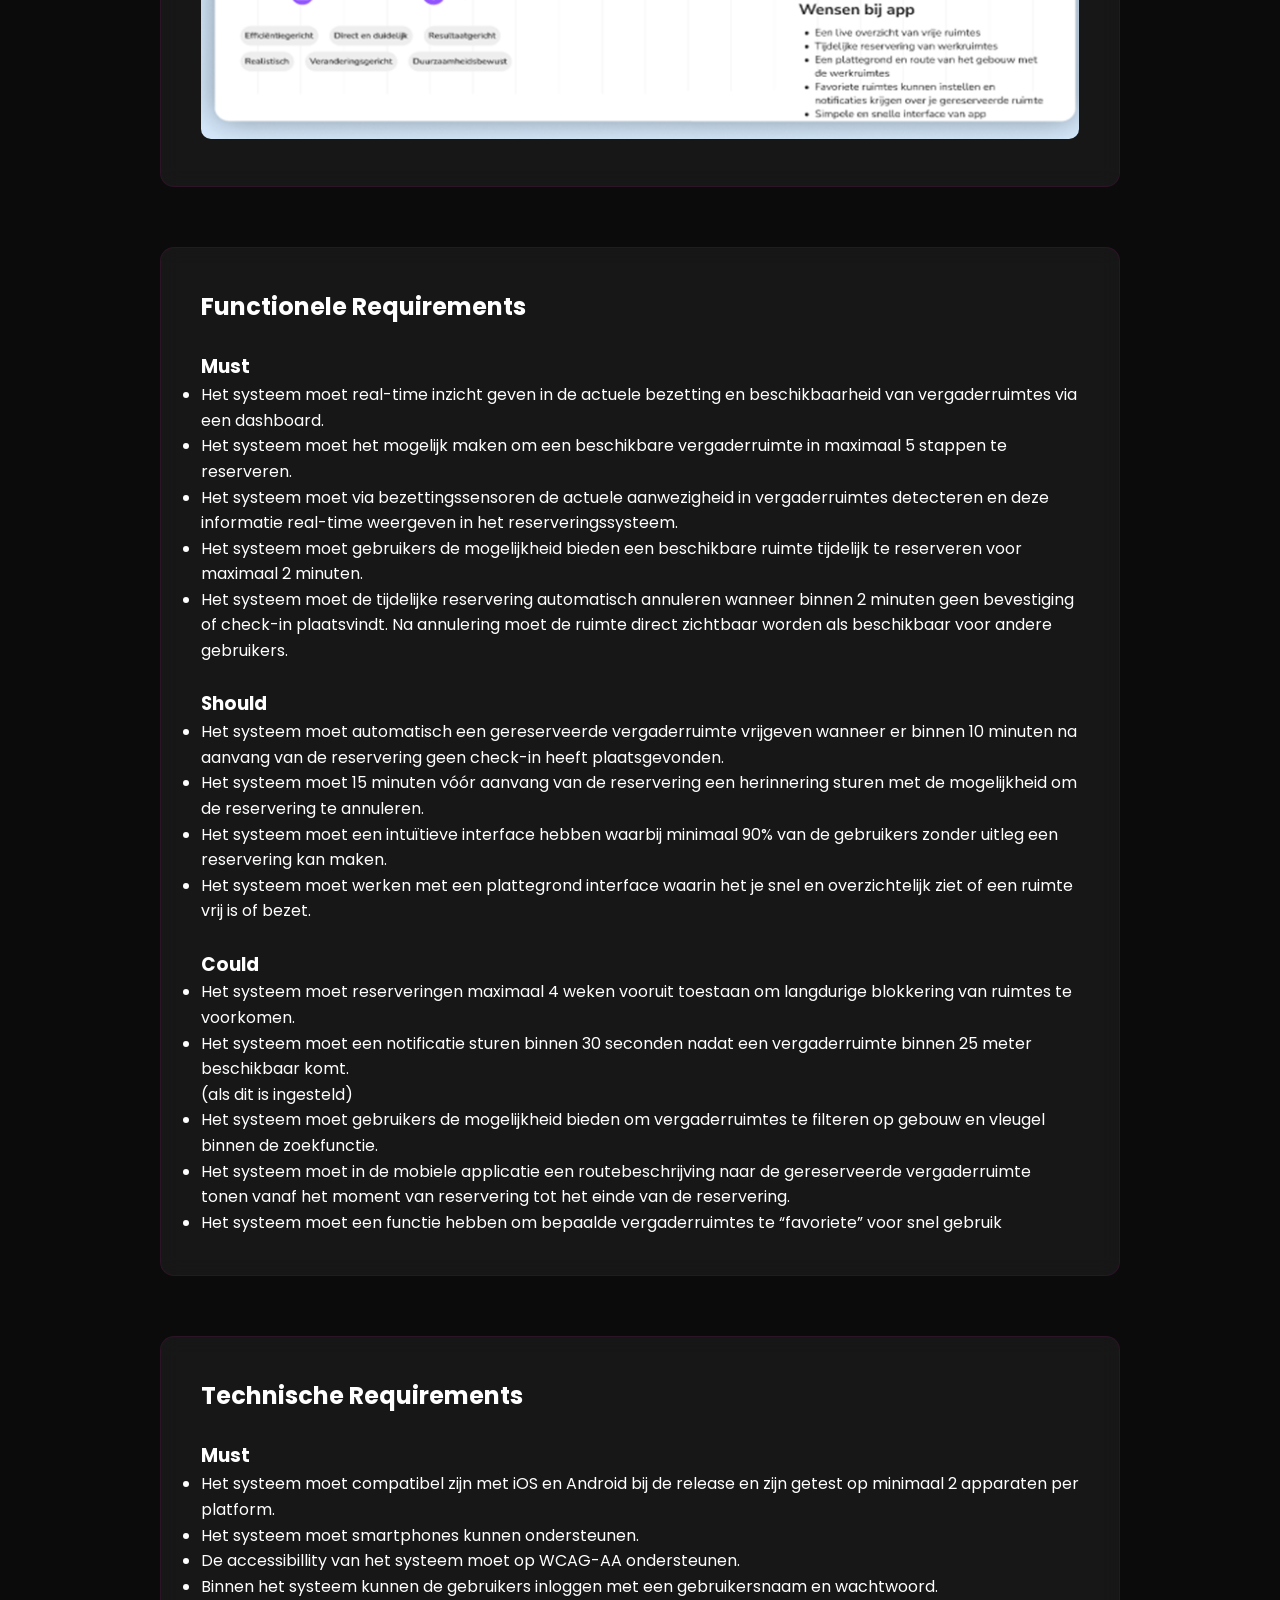
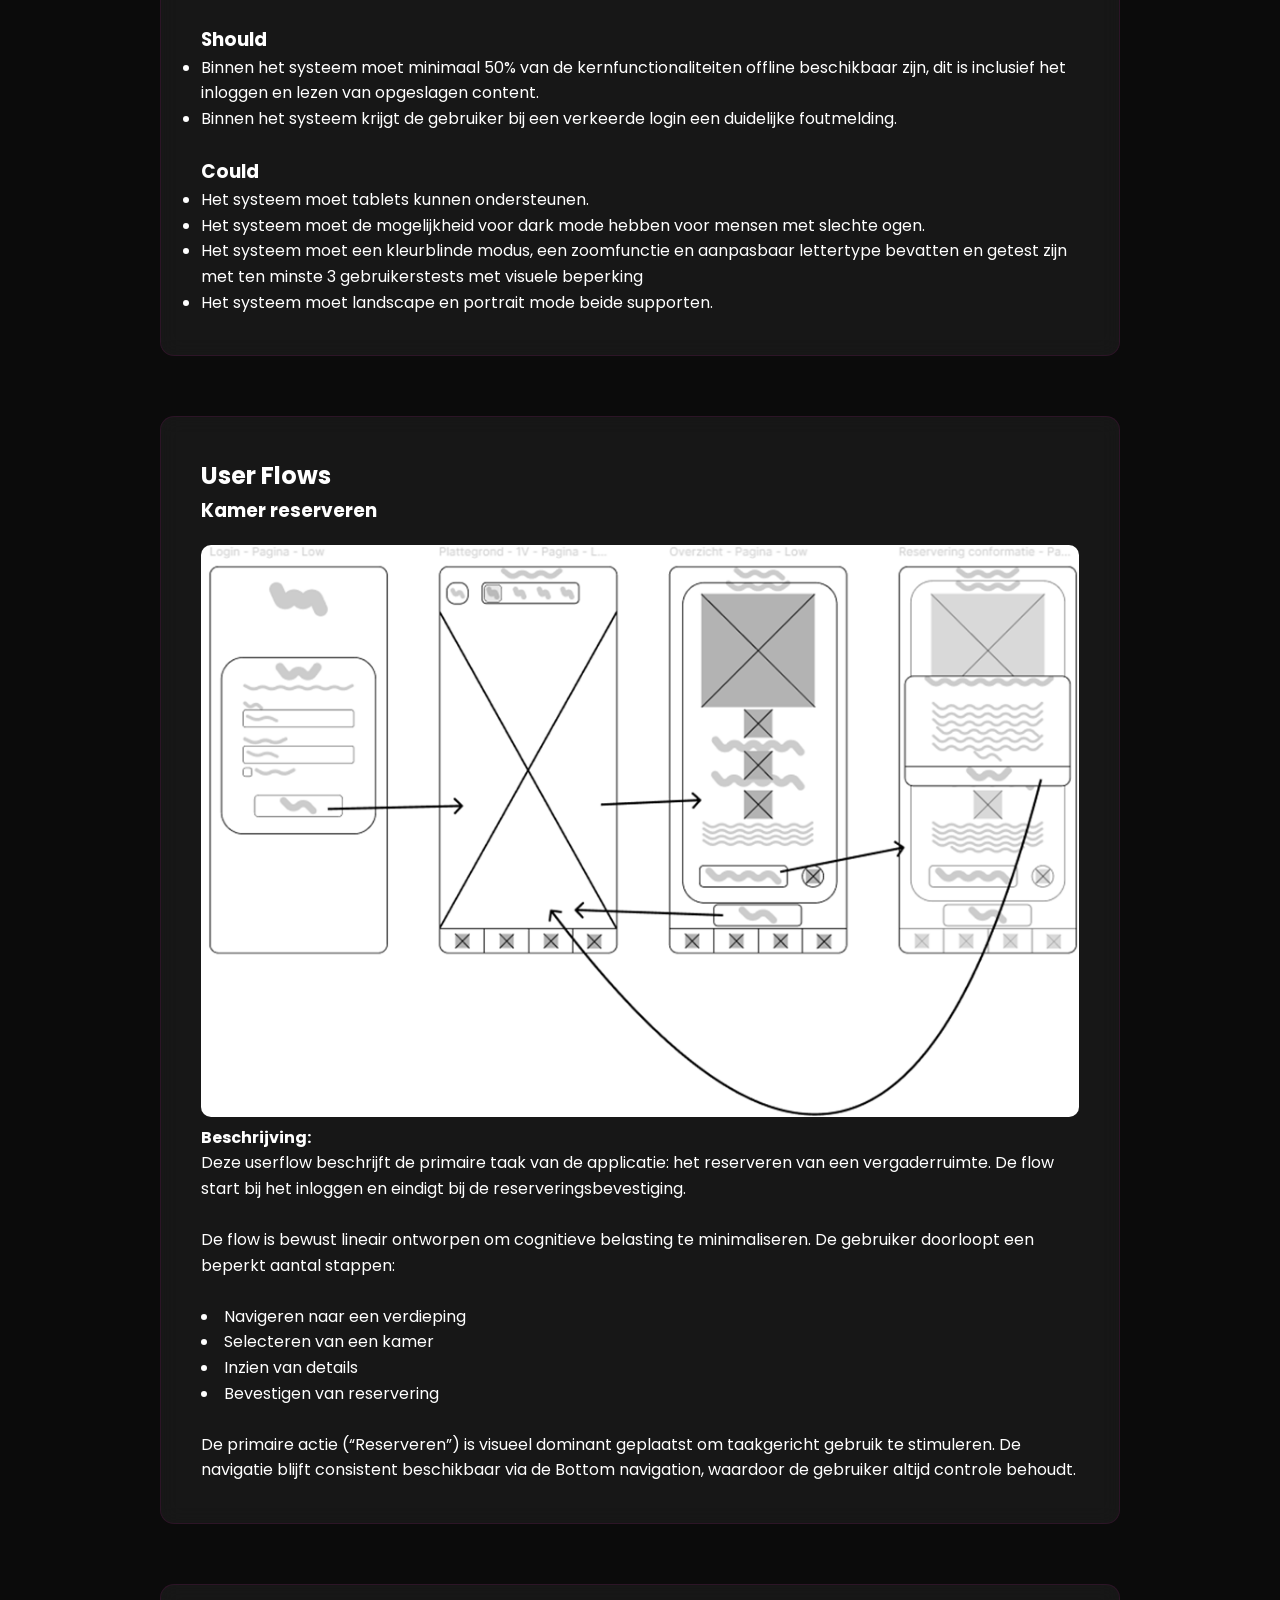
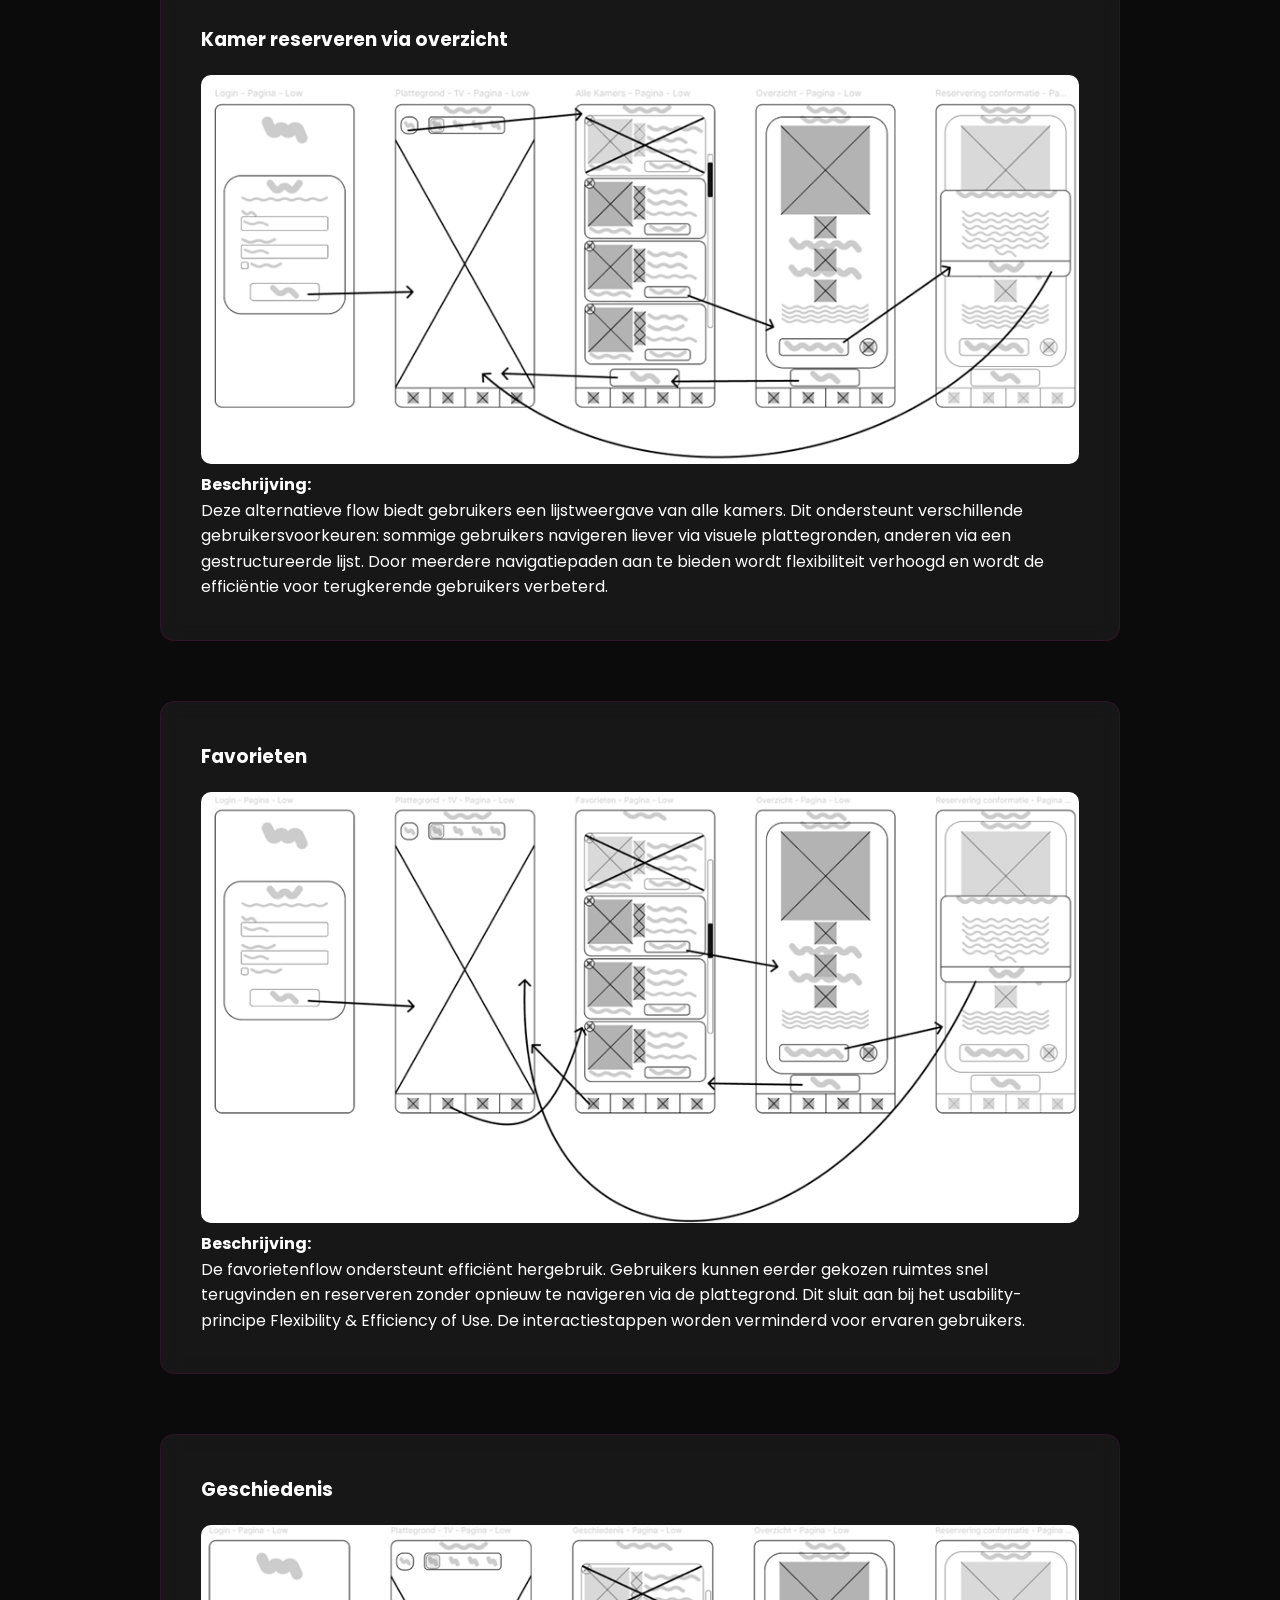
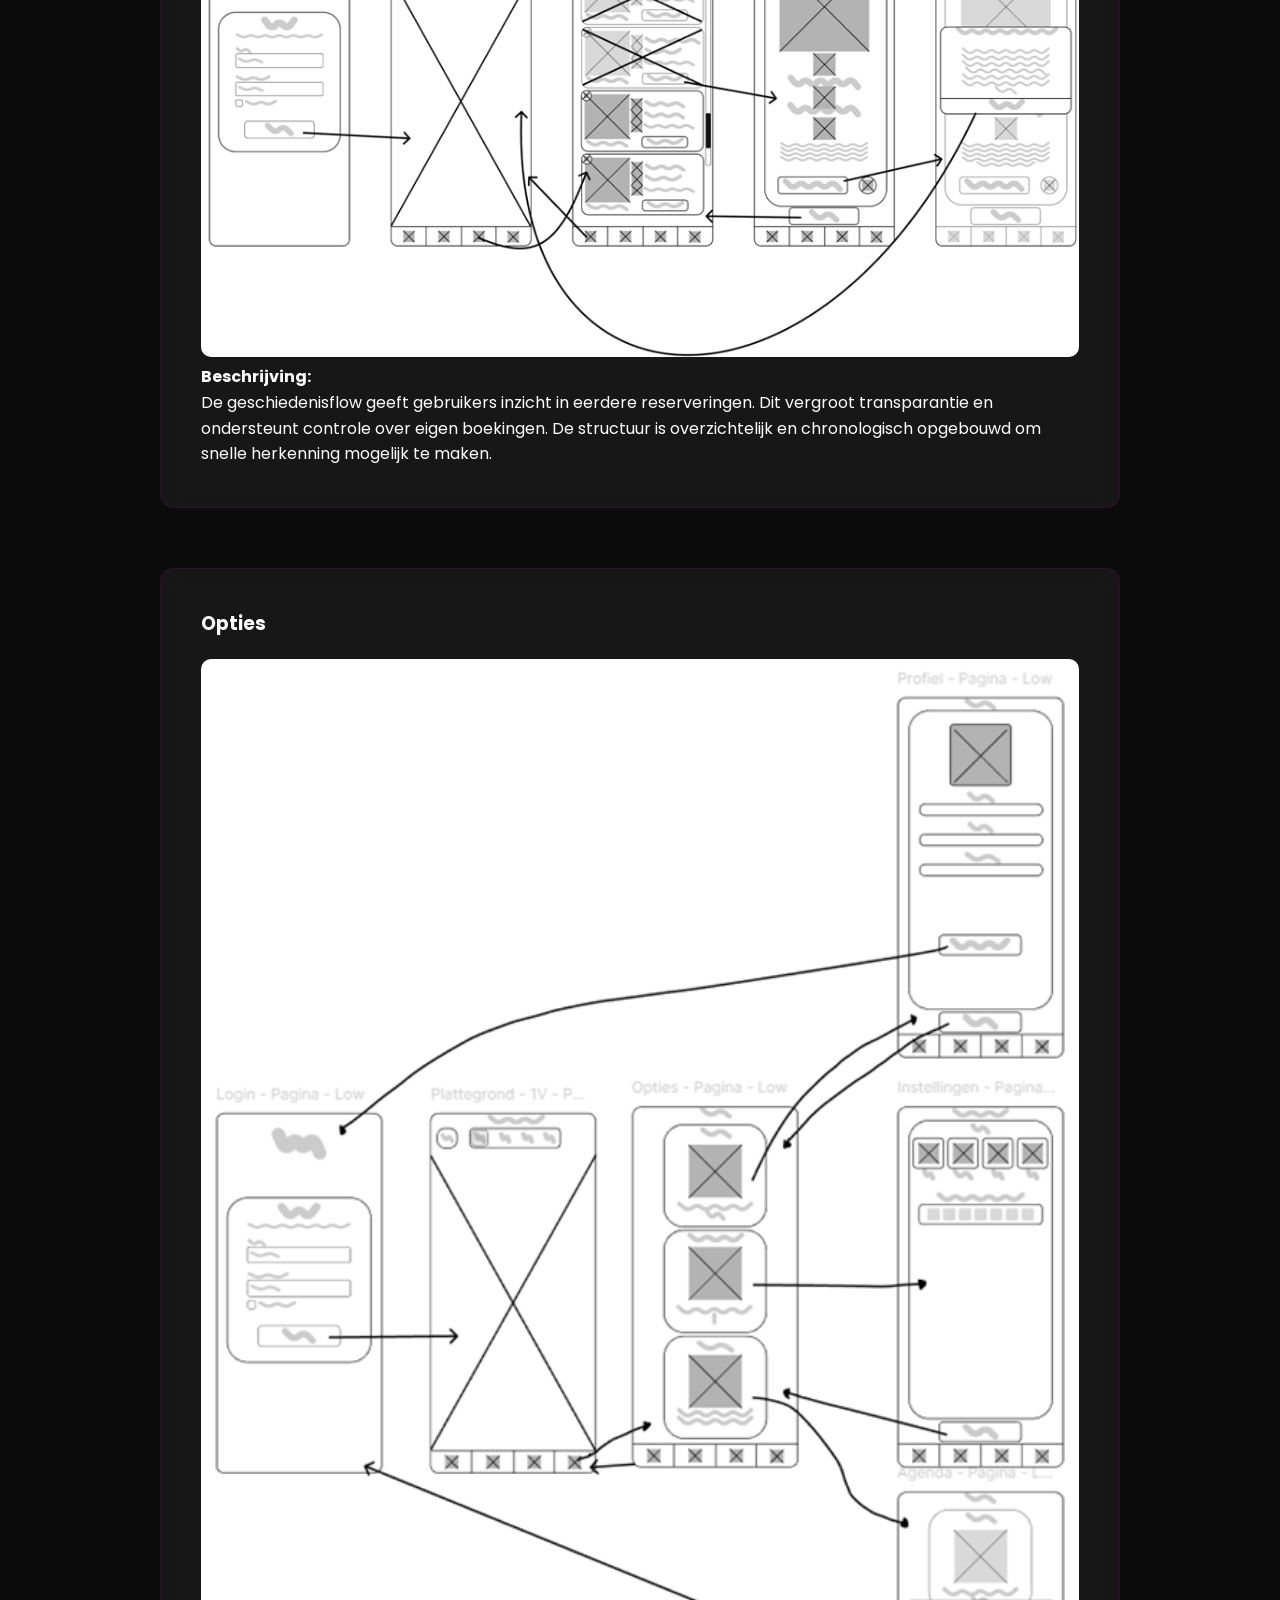
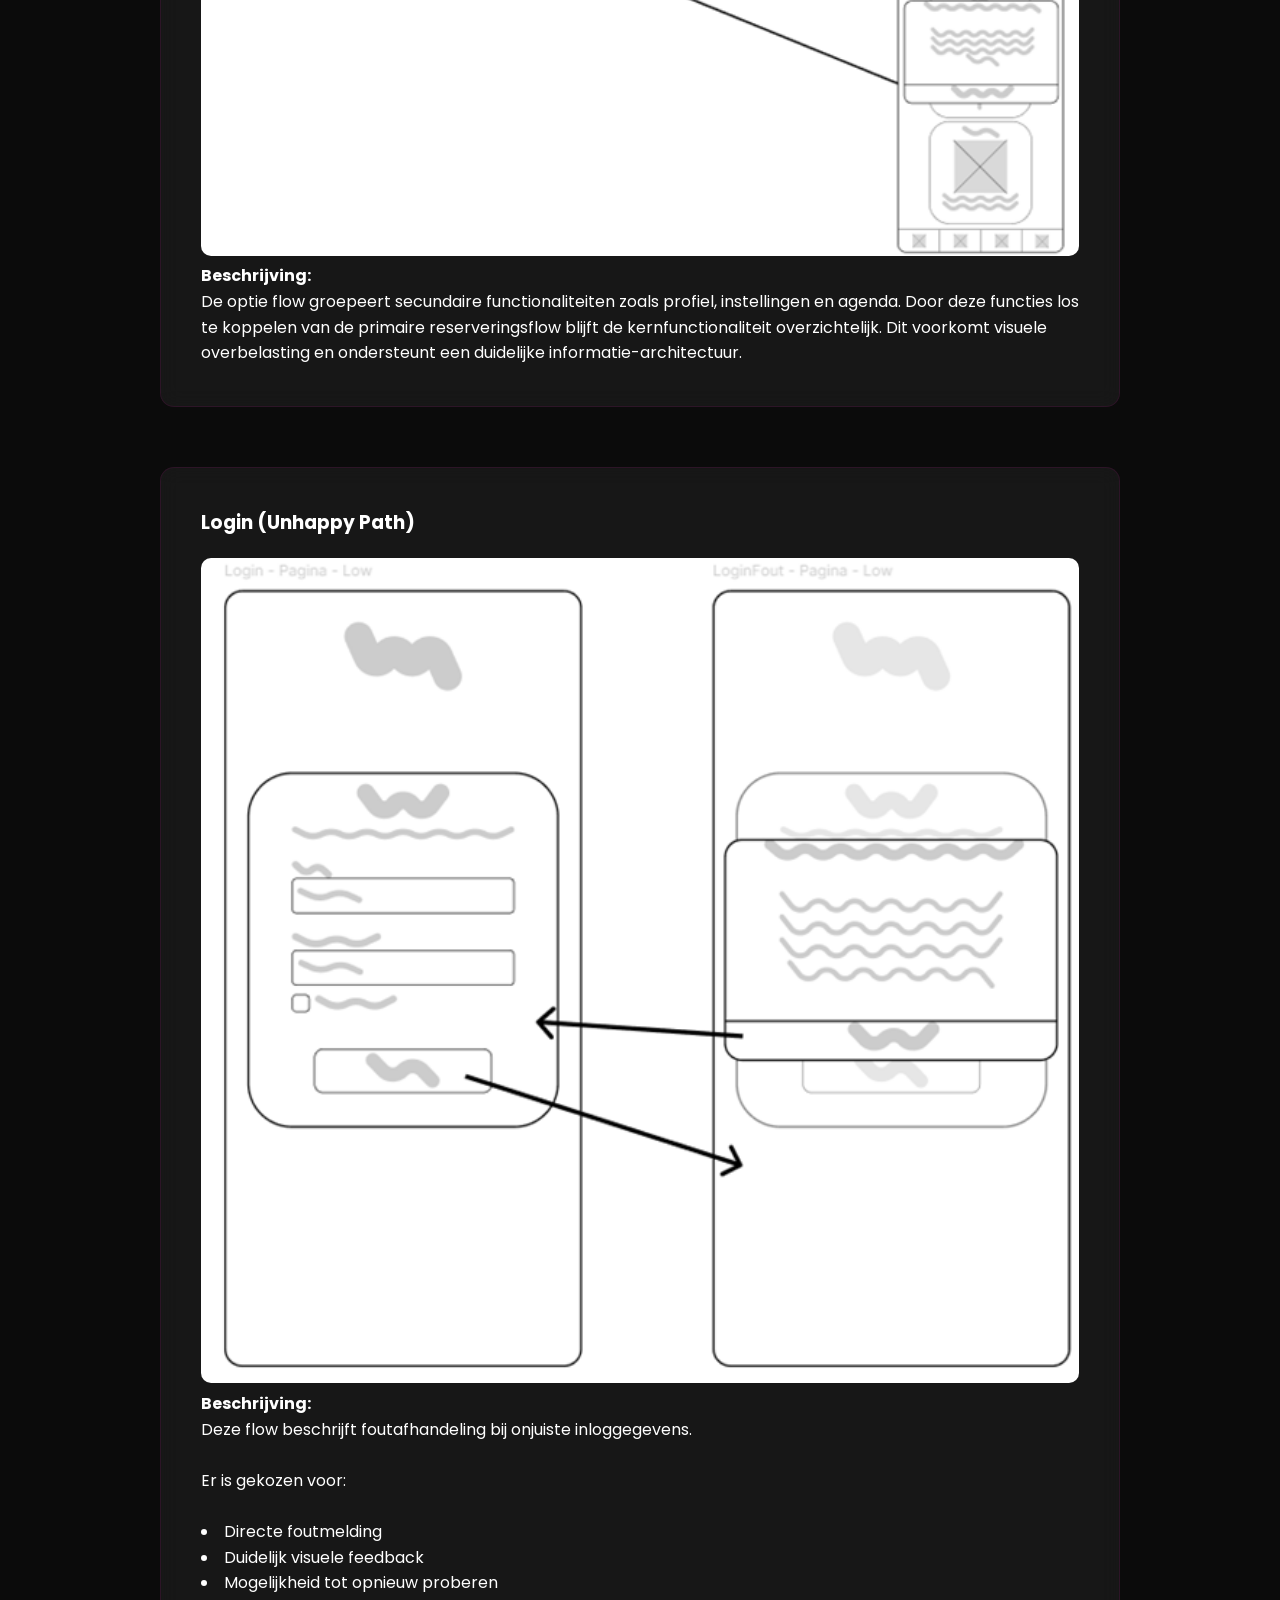
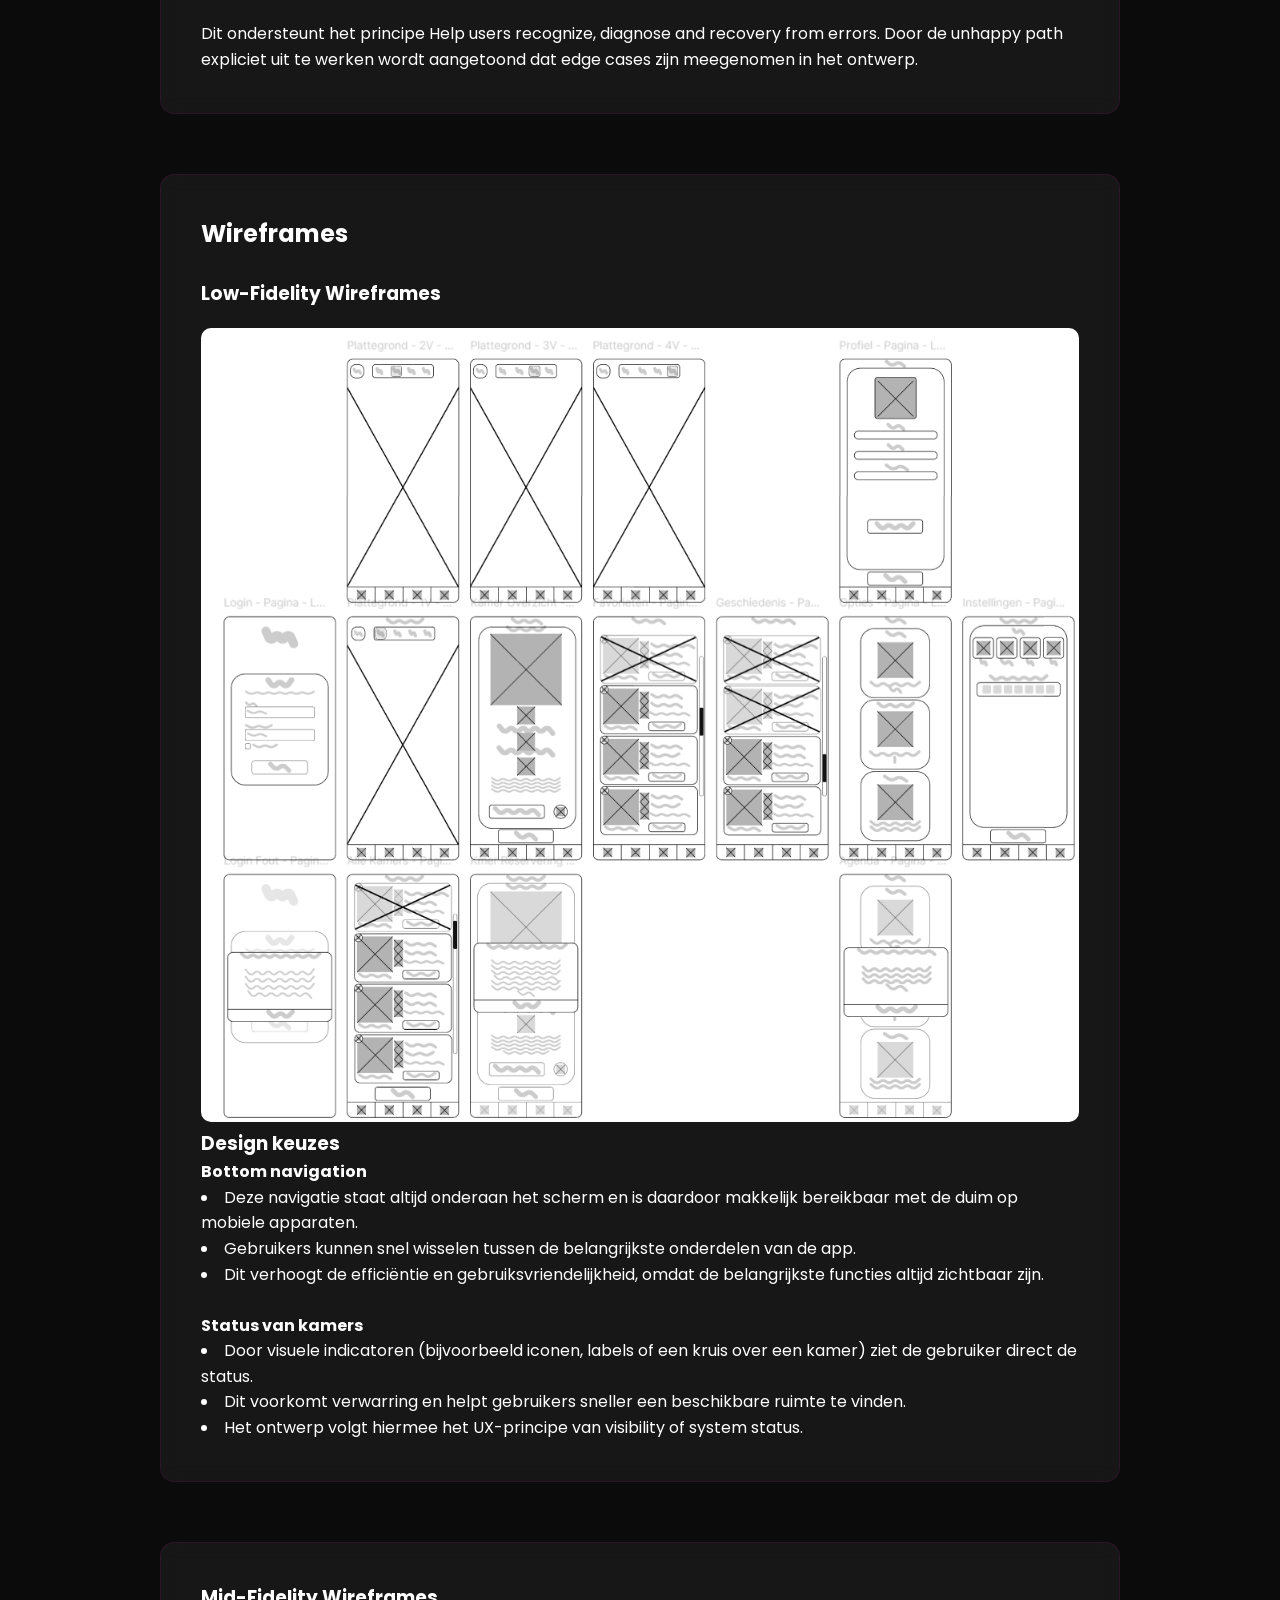
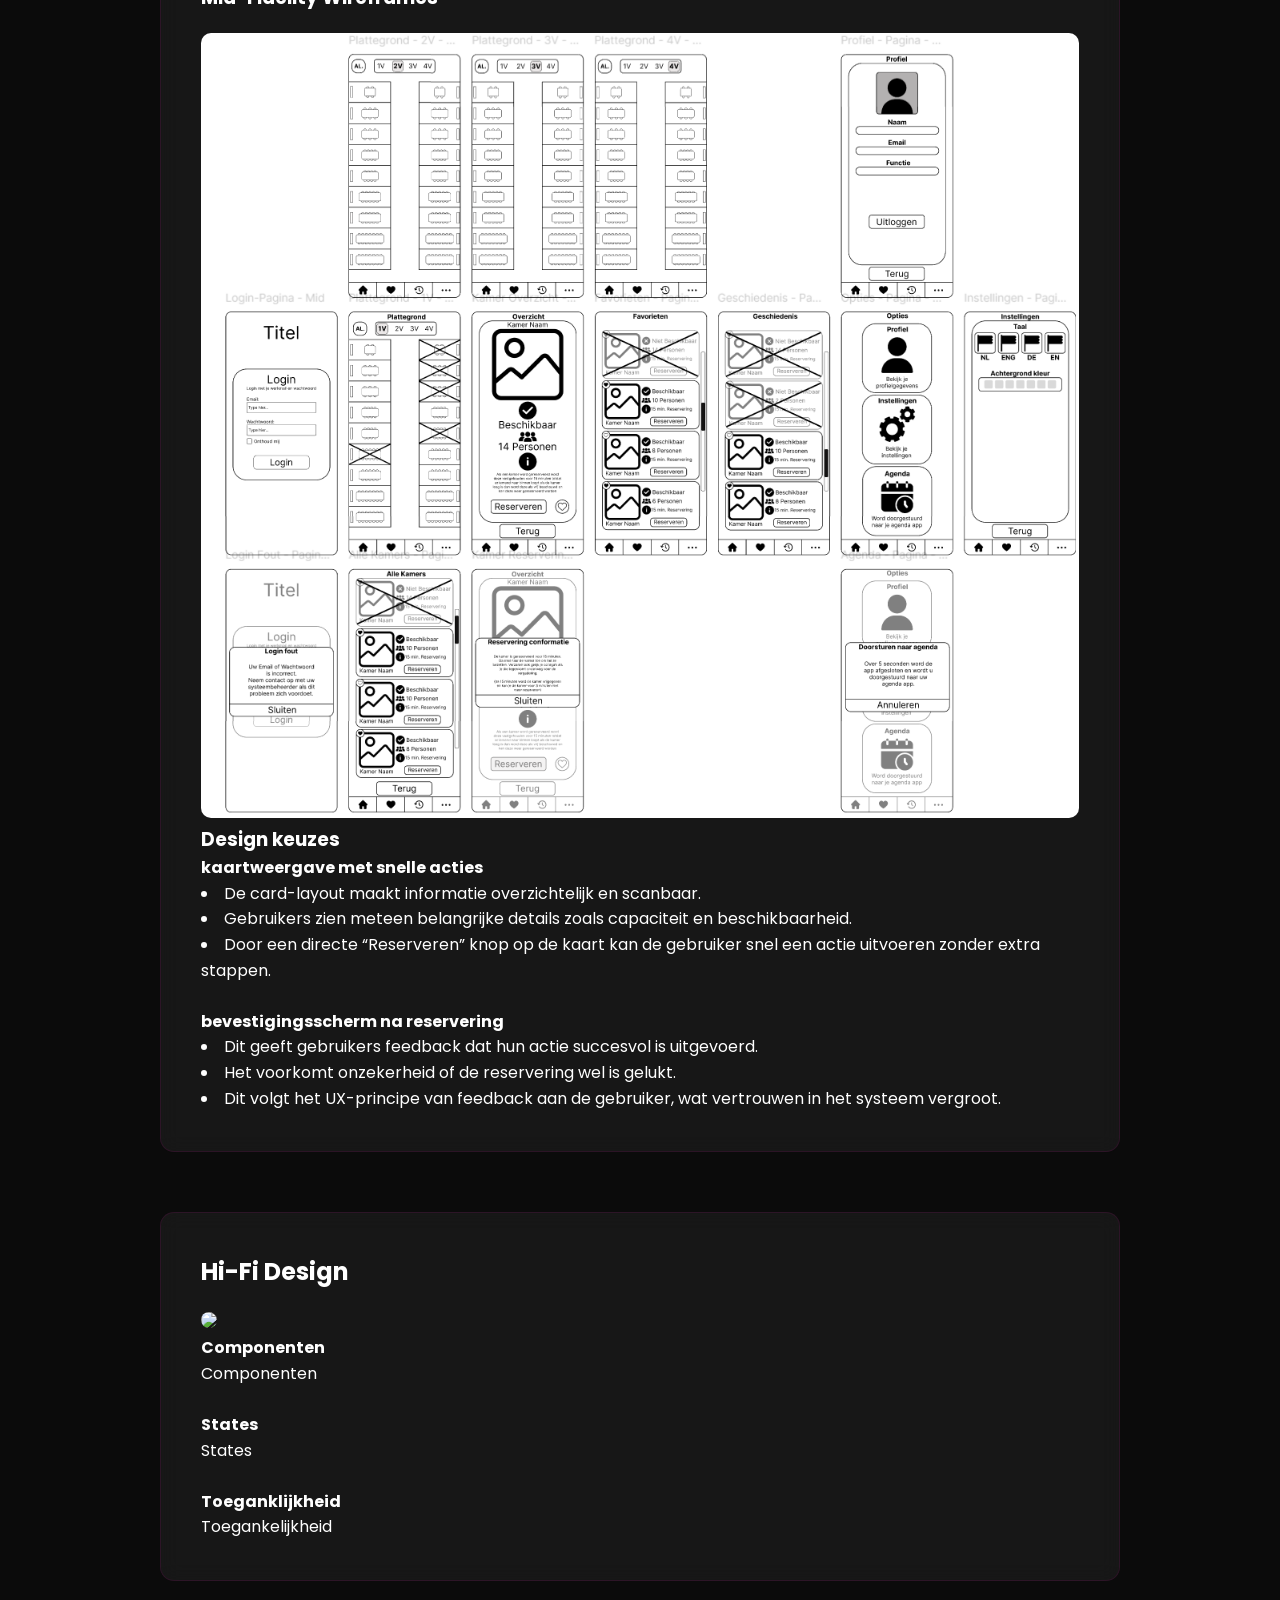
==== commit fc182a22: "kleine aanpassingen" ====
--- a/portfolio-HBO-ICT/index.html
+++ b/portfolio-HBO-ICT/index.html
@@ -376,8 +376,6 @@
 <div class="glass reveal">
 
 <h2>Testen & Iteraties</h2>
-
-<p>Opzet + belangrijkste bevindingen en iteraties wat teste je en wat leerde je en wat heb je veranderd</p>
 <img src="images/wireframes_iteratie1.png" style="width: 200px; height: 400px;">
 <h4>Usability Test 1</h4>
 <p>
--- a/portfolio-HBO-ICT/style.css
+++ b/portfolio-HBO-ICT/style.css
@@ -76,7 +76,7 @@
 
 .glass{
 background:rgba(255,255,255,0.05);
-border:1px solid rgba(255,255,255,0.1);
+border:1px solid rgba(233, 8, 177, 0.1);
 backdrop-filter:blur(10px);
 border-radius:14px;
 padding:40px;
@@ -140,8 +140,8 @@
 }
 
 .button:hover{
-background:white;
-color:black;
+background:purple;
+color:white;
 }
 
 /* REVEAL ANIMATION */
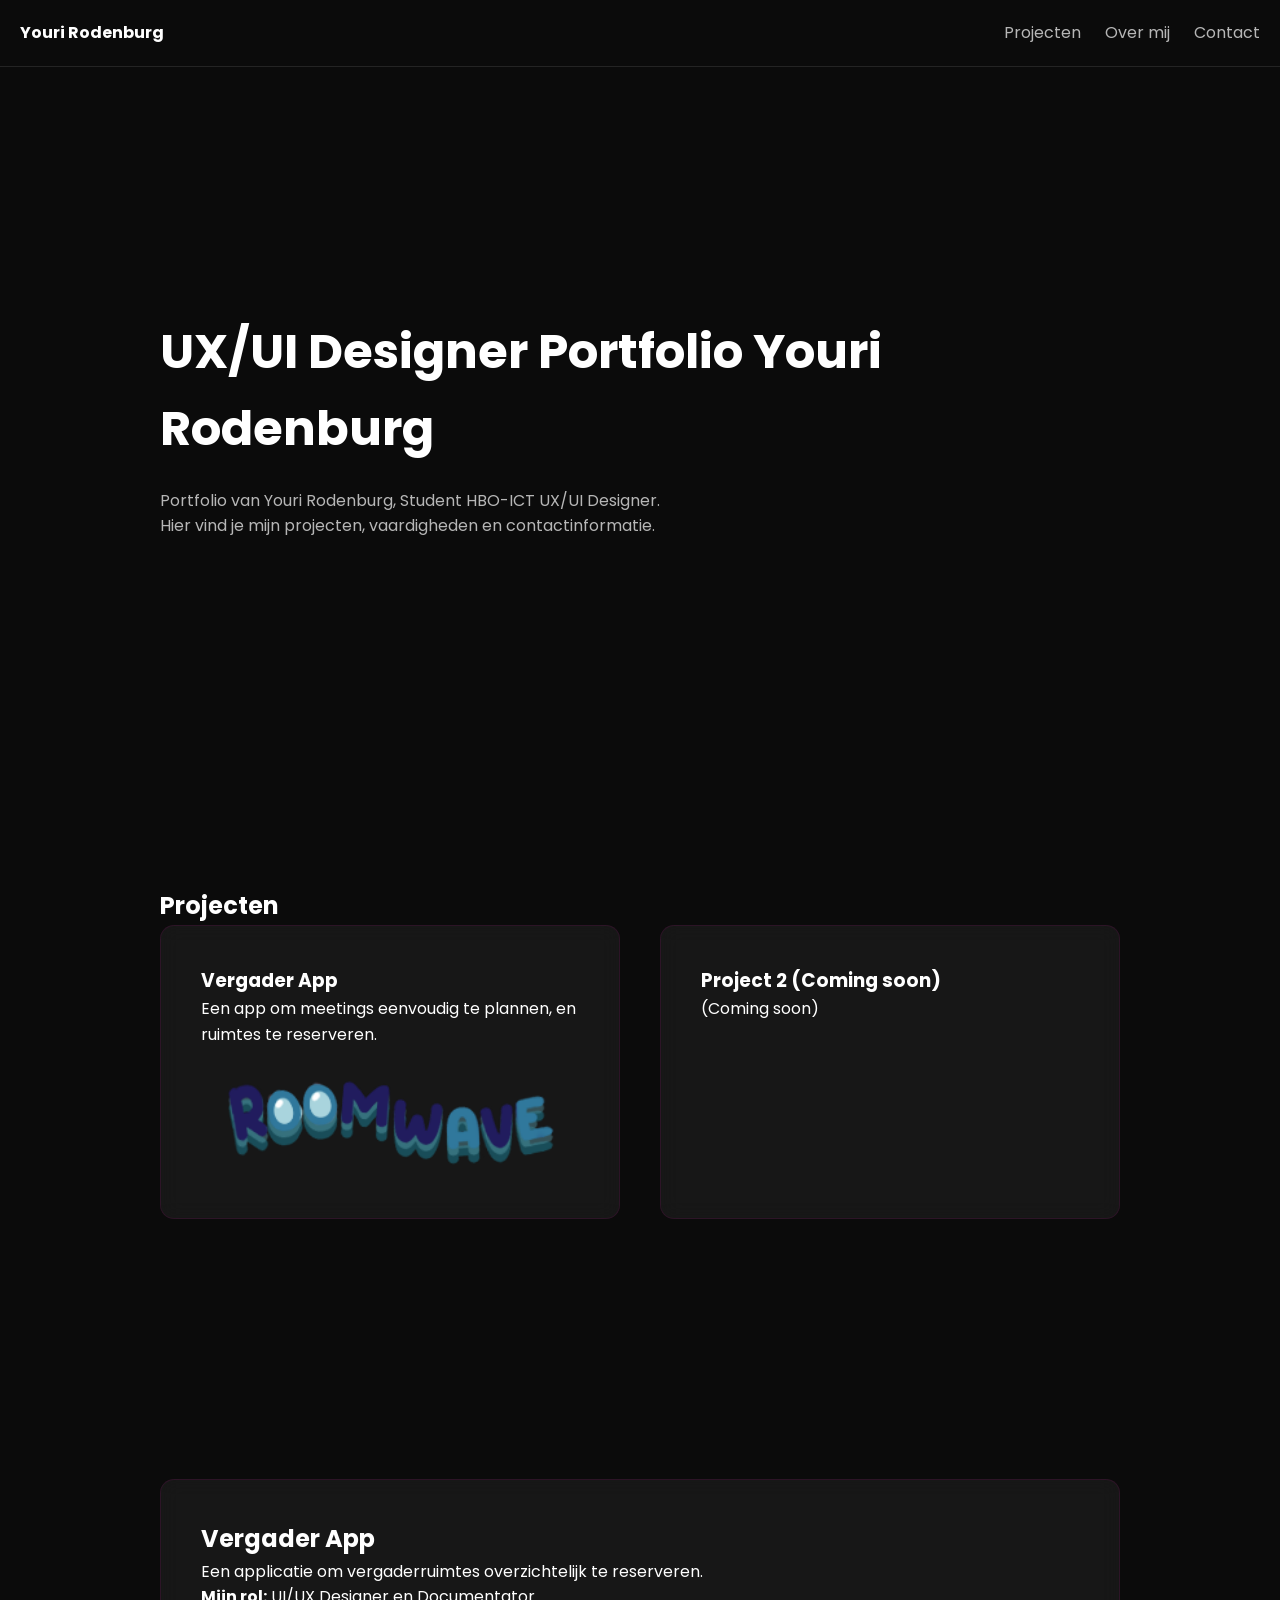
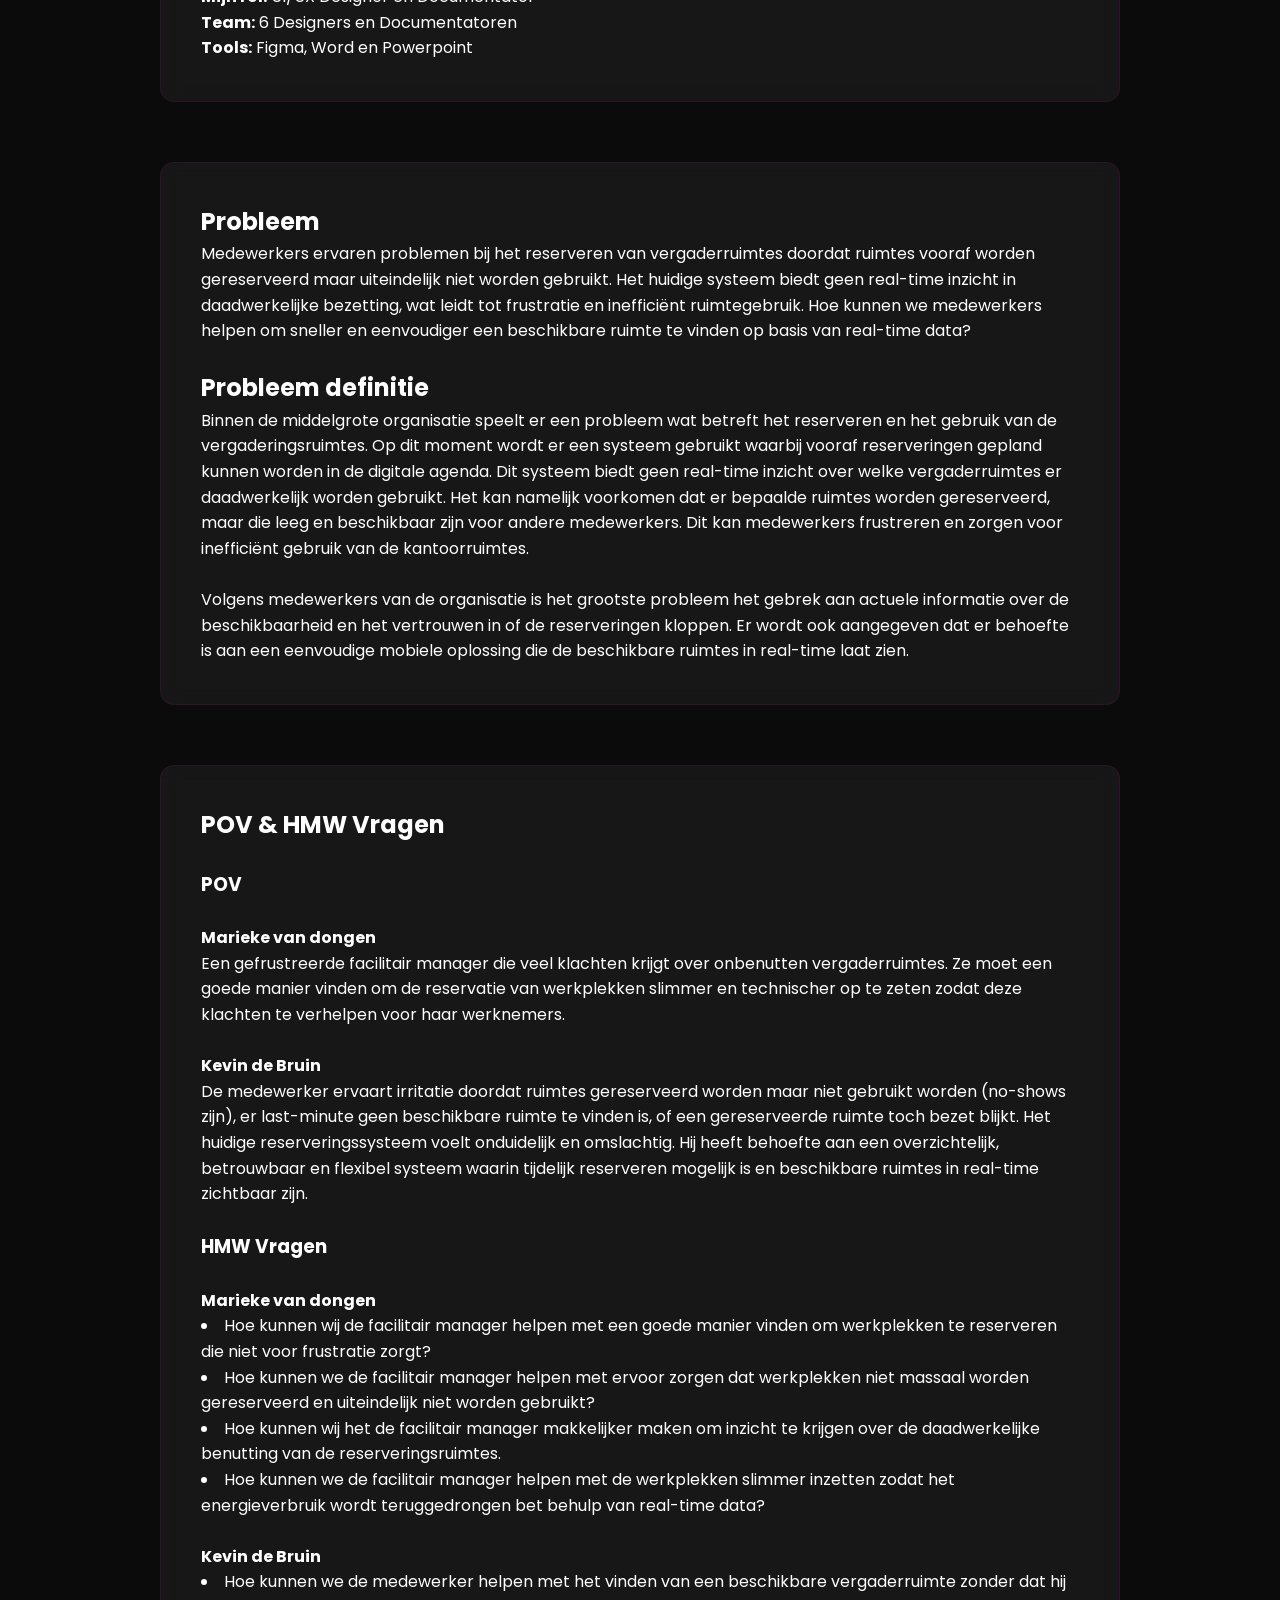
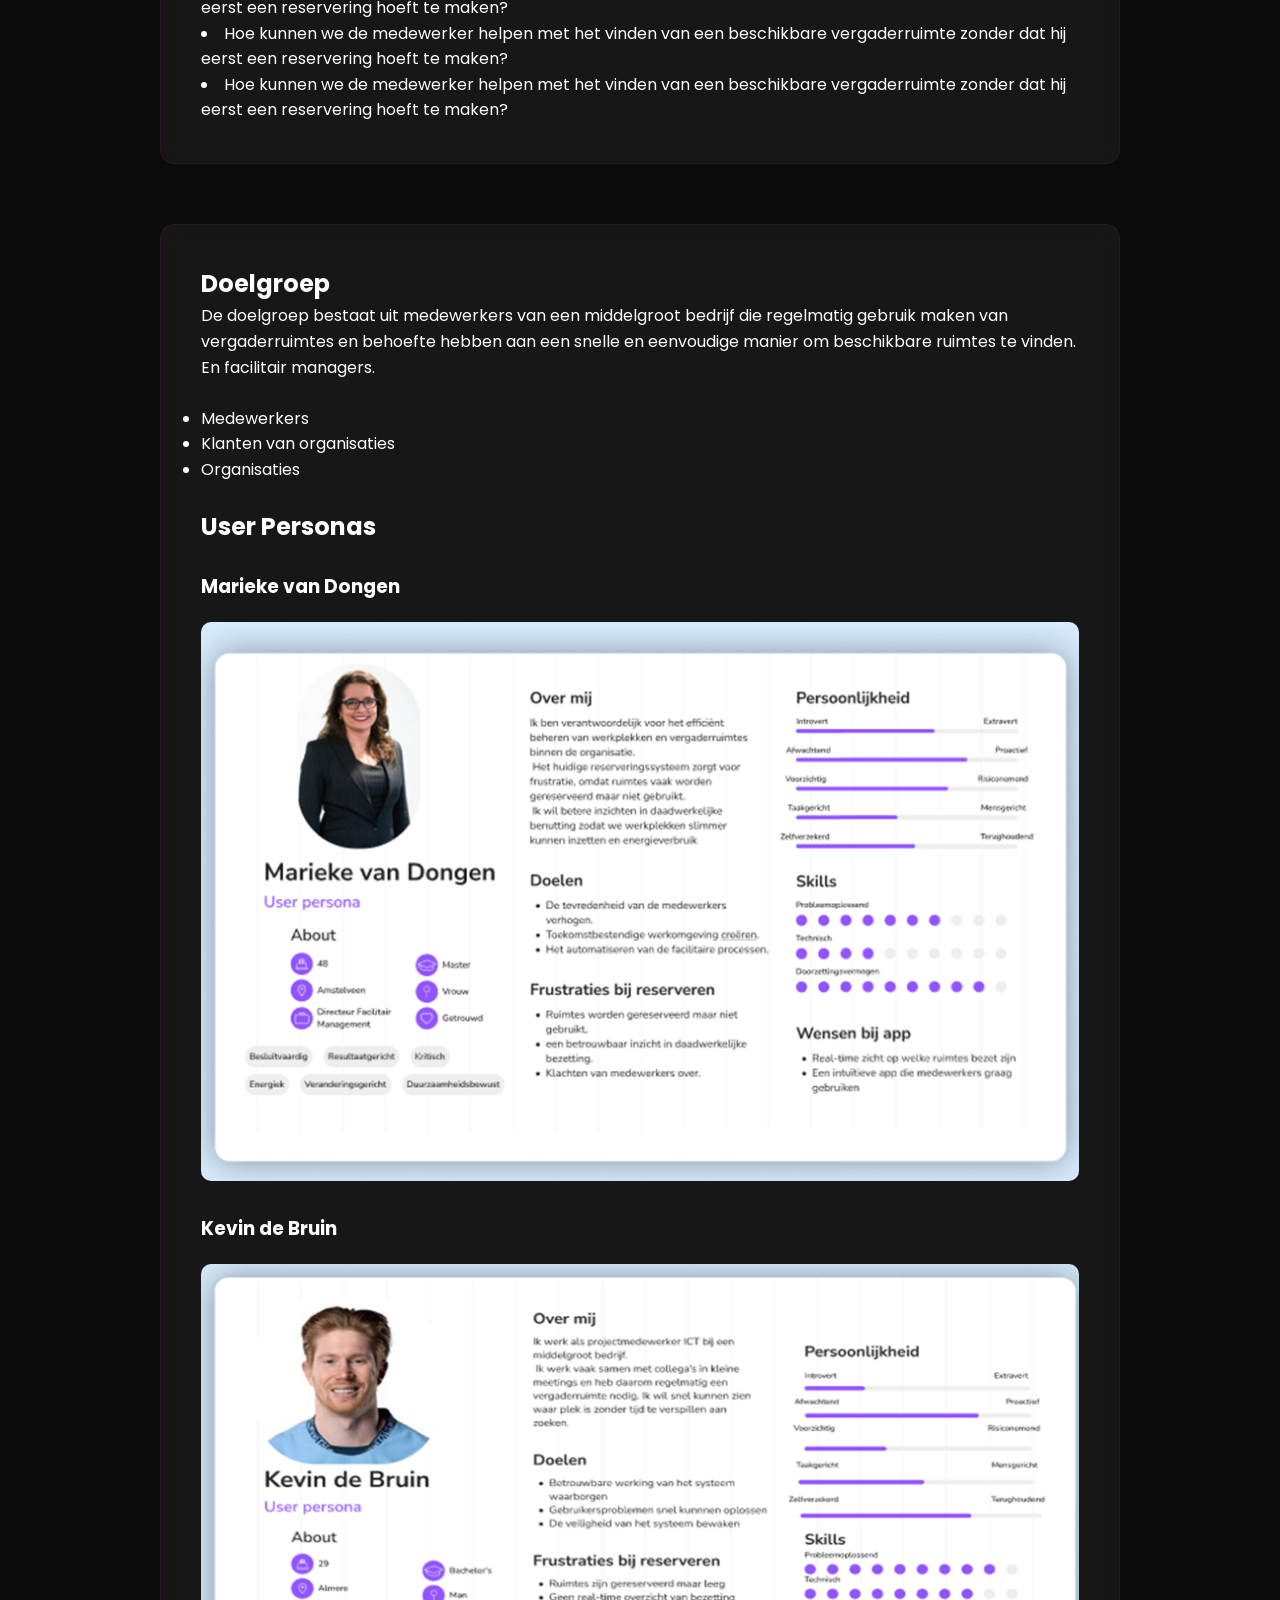
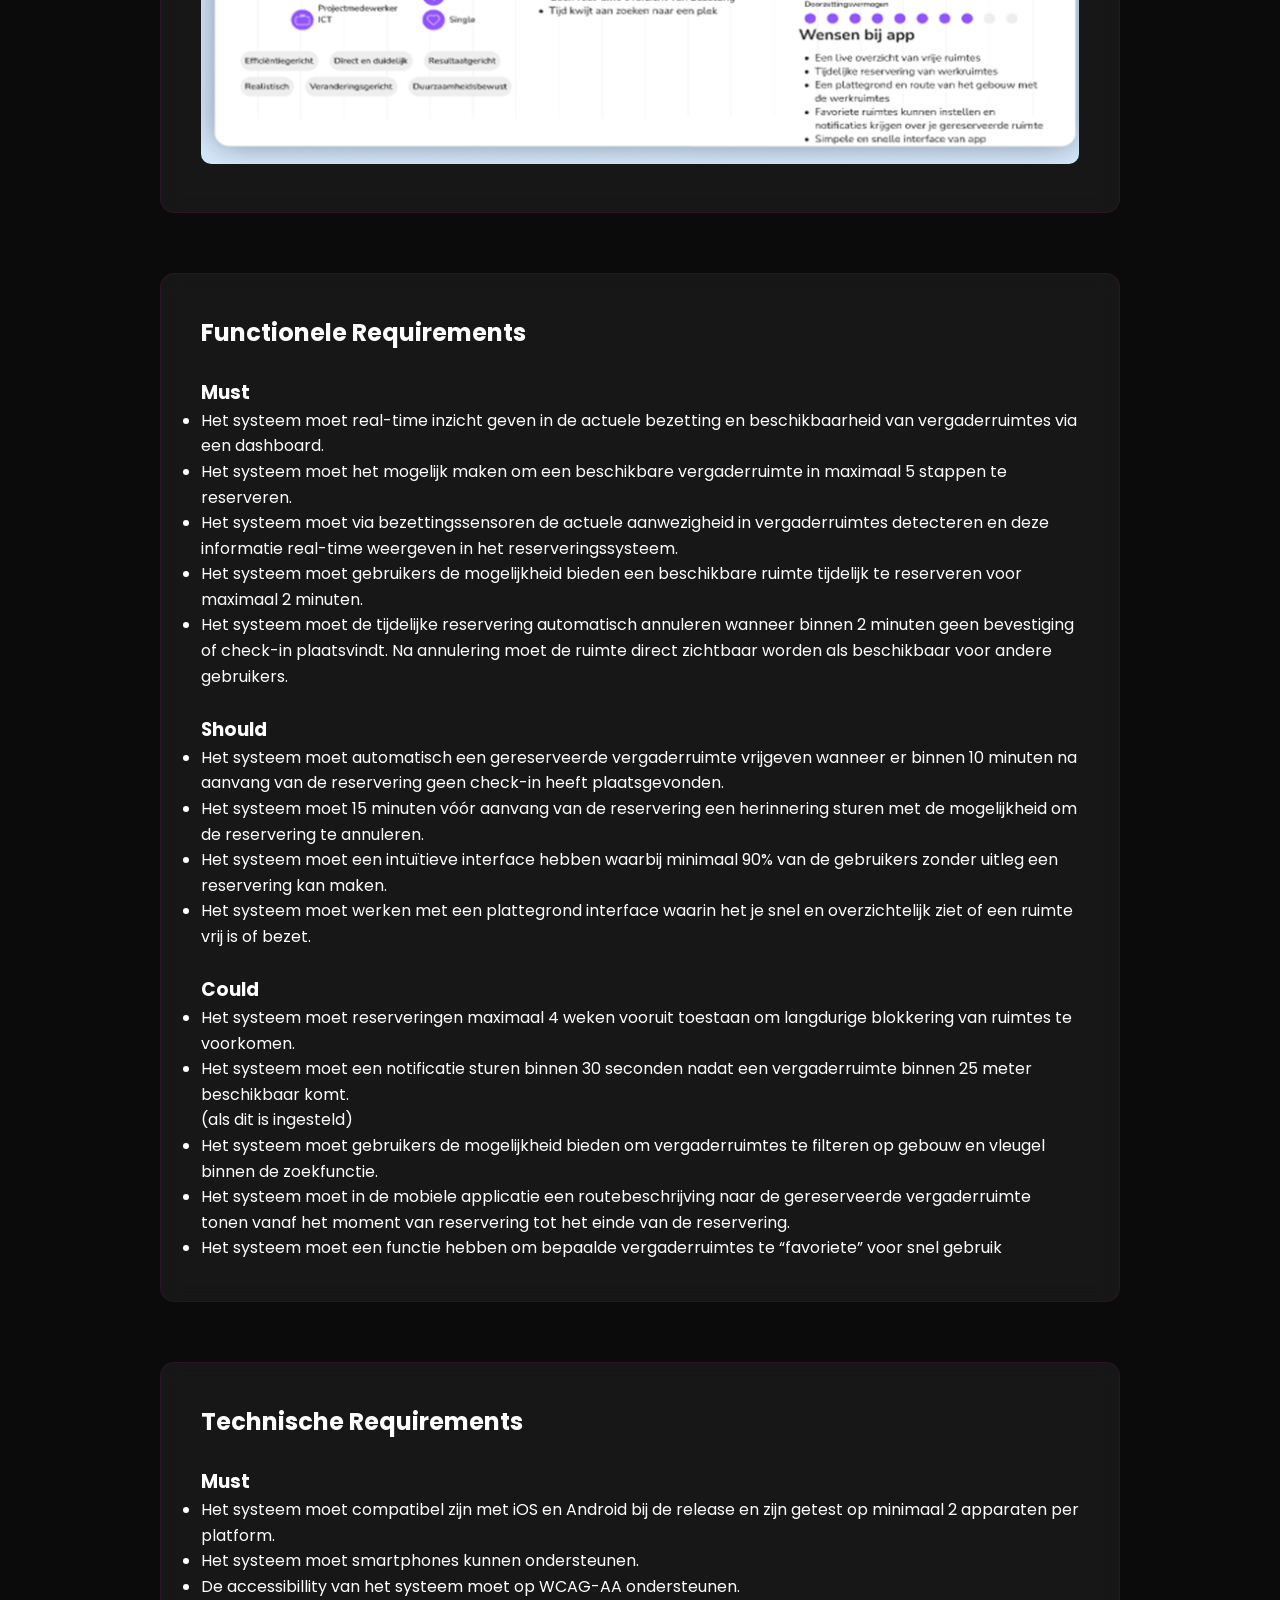
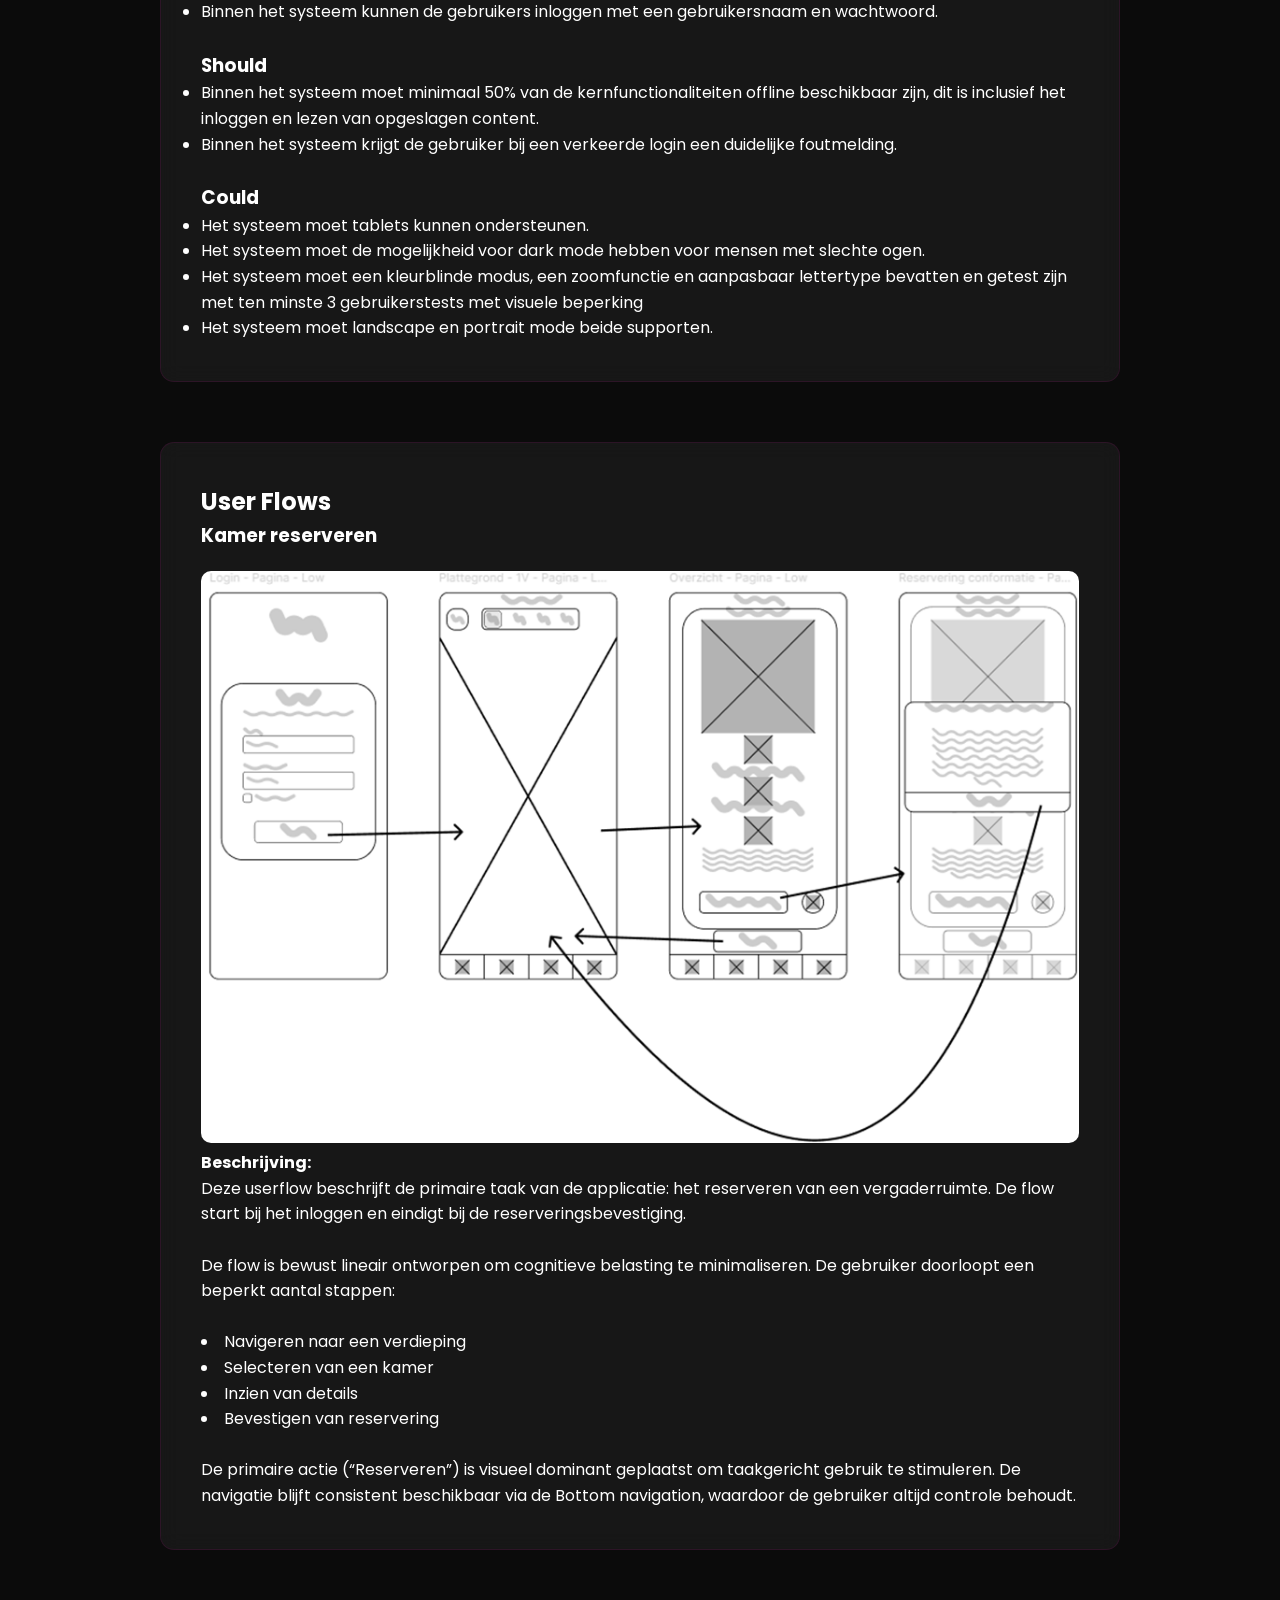
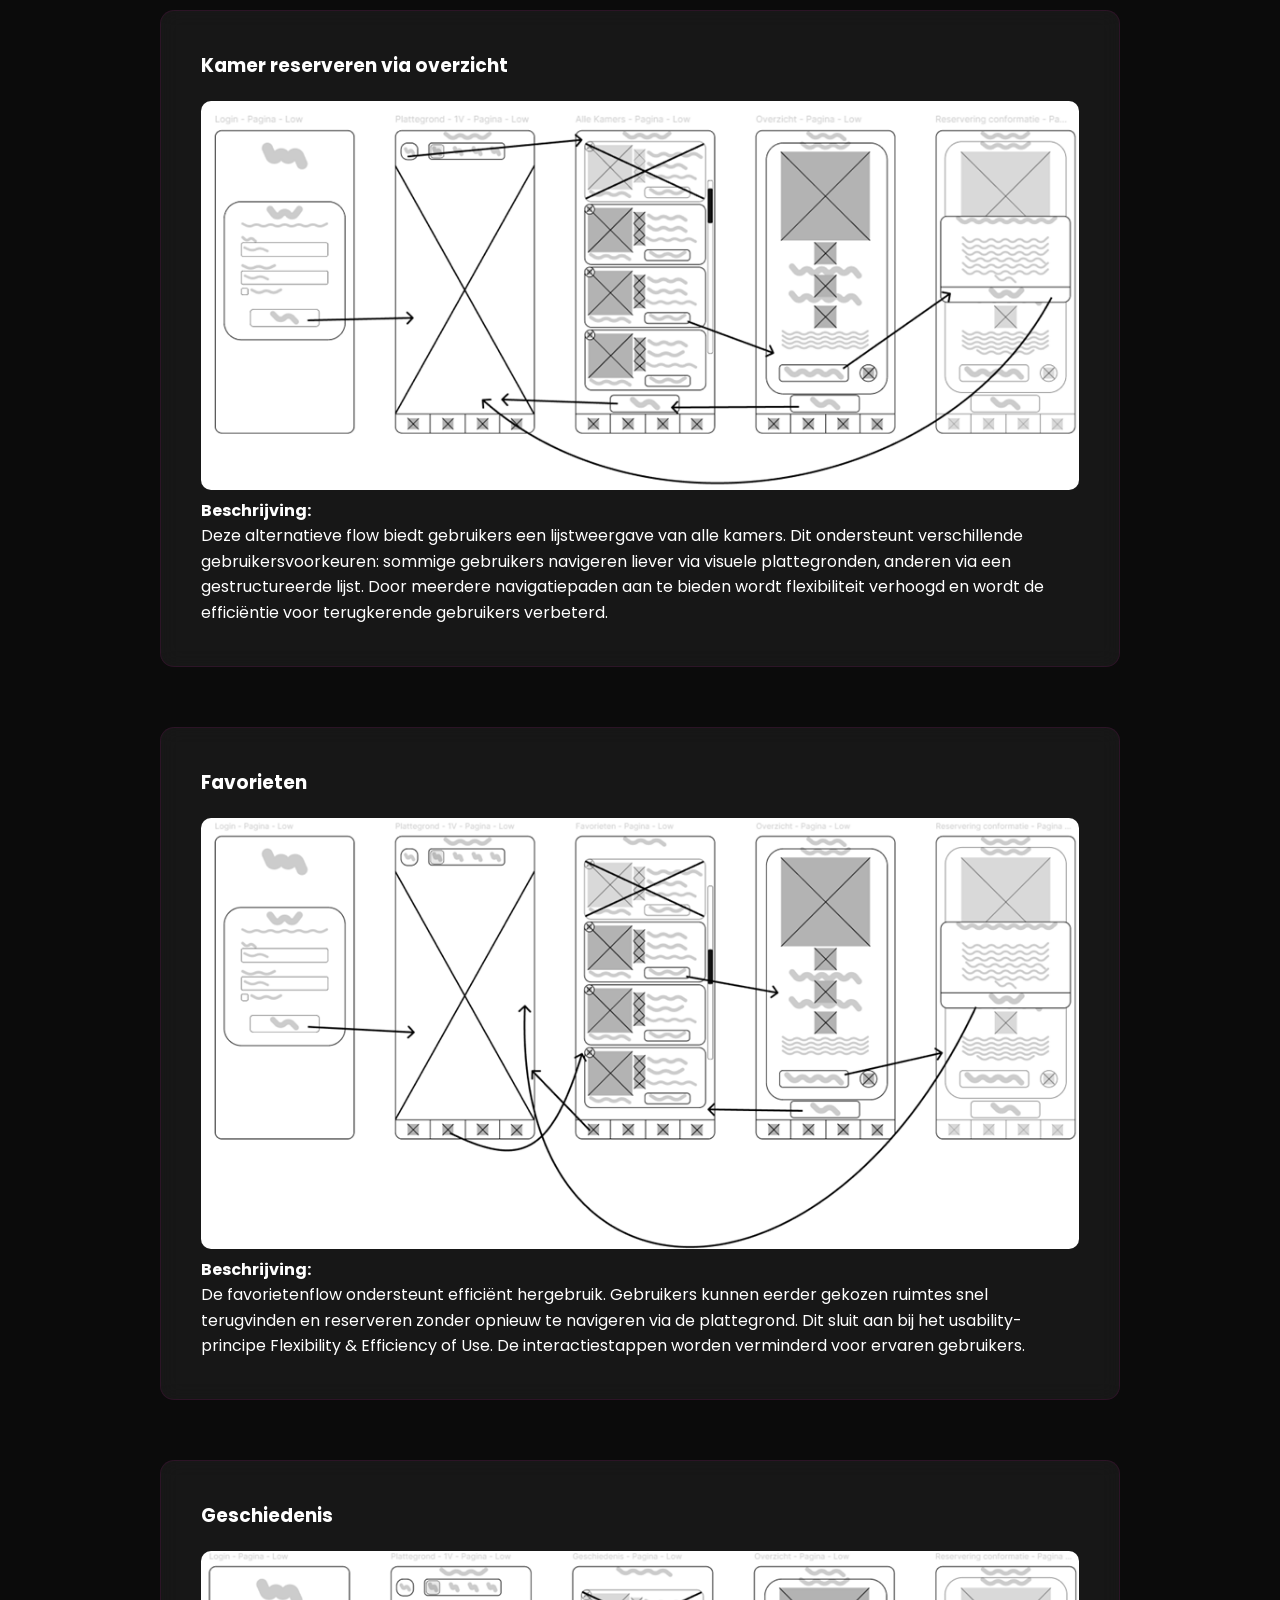
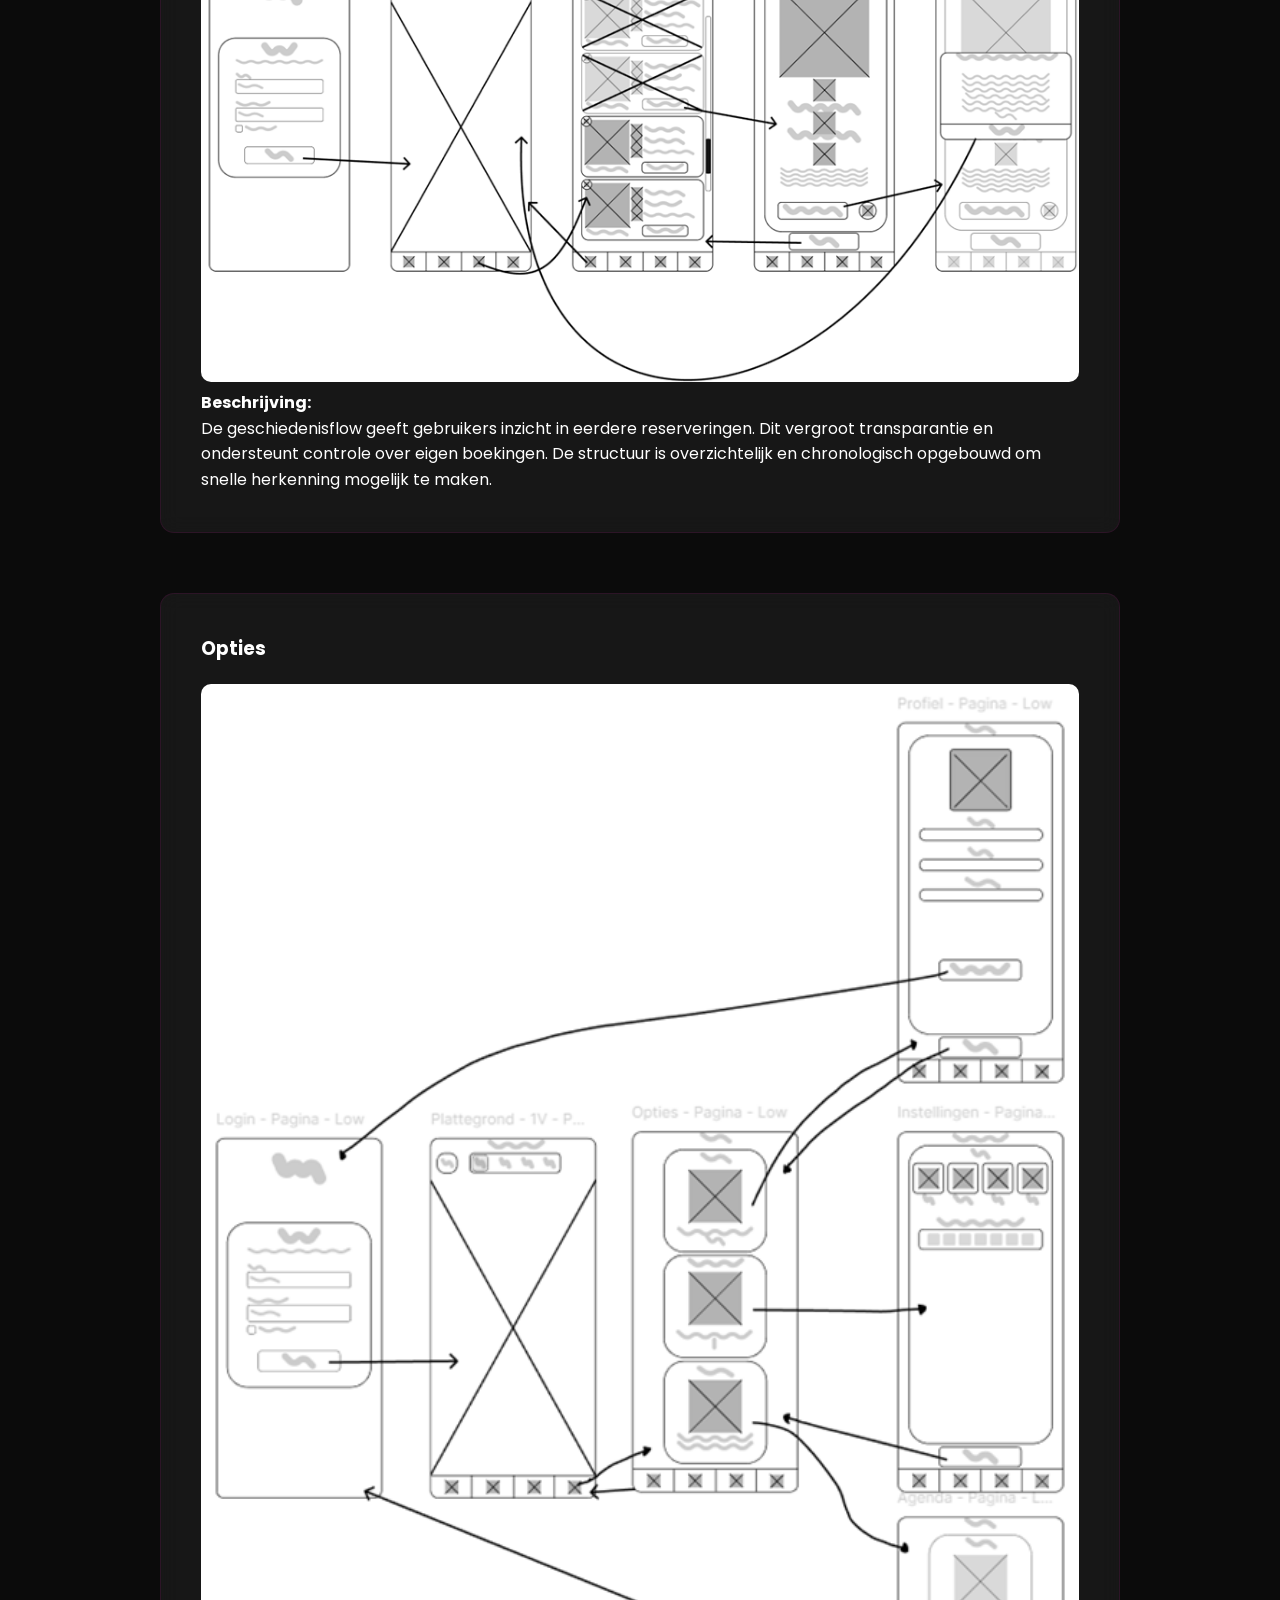
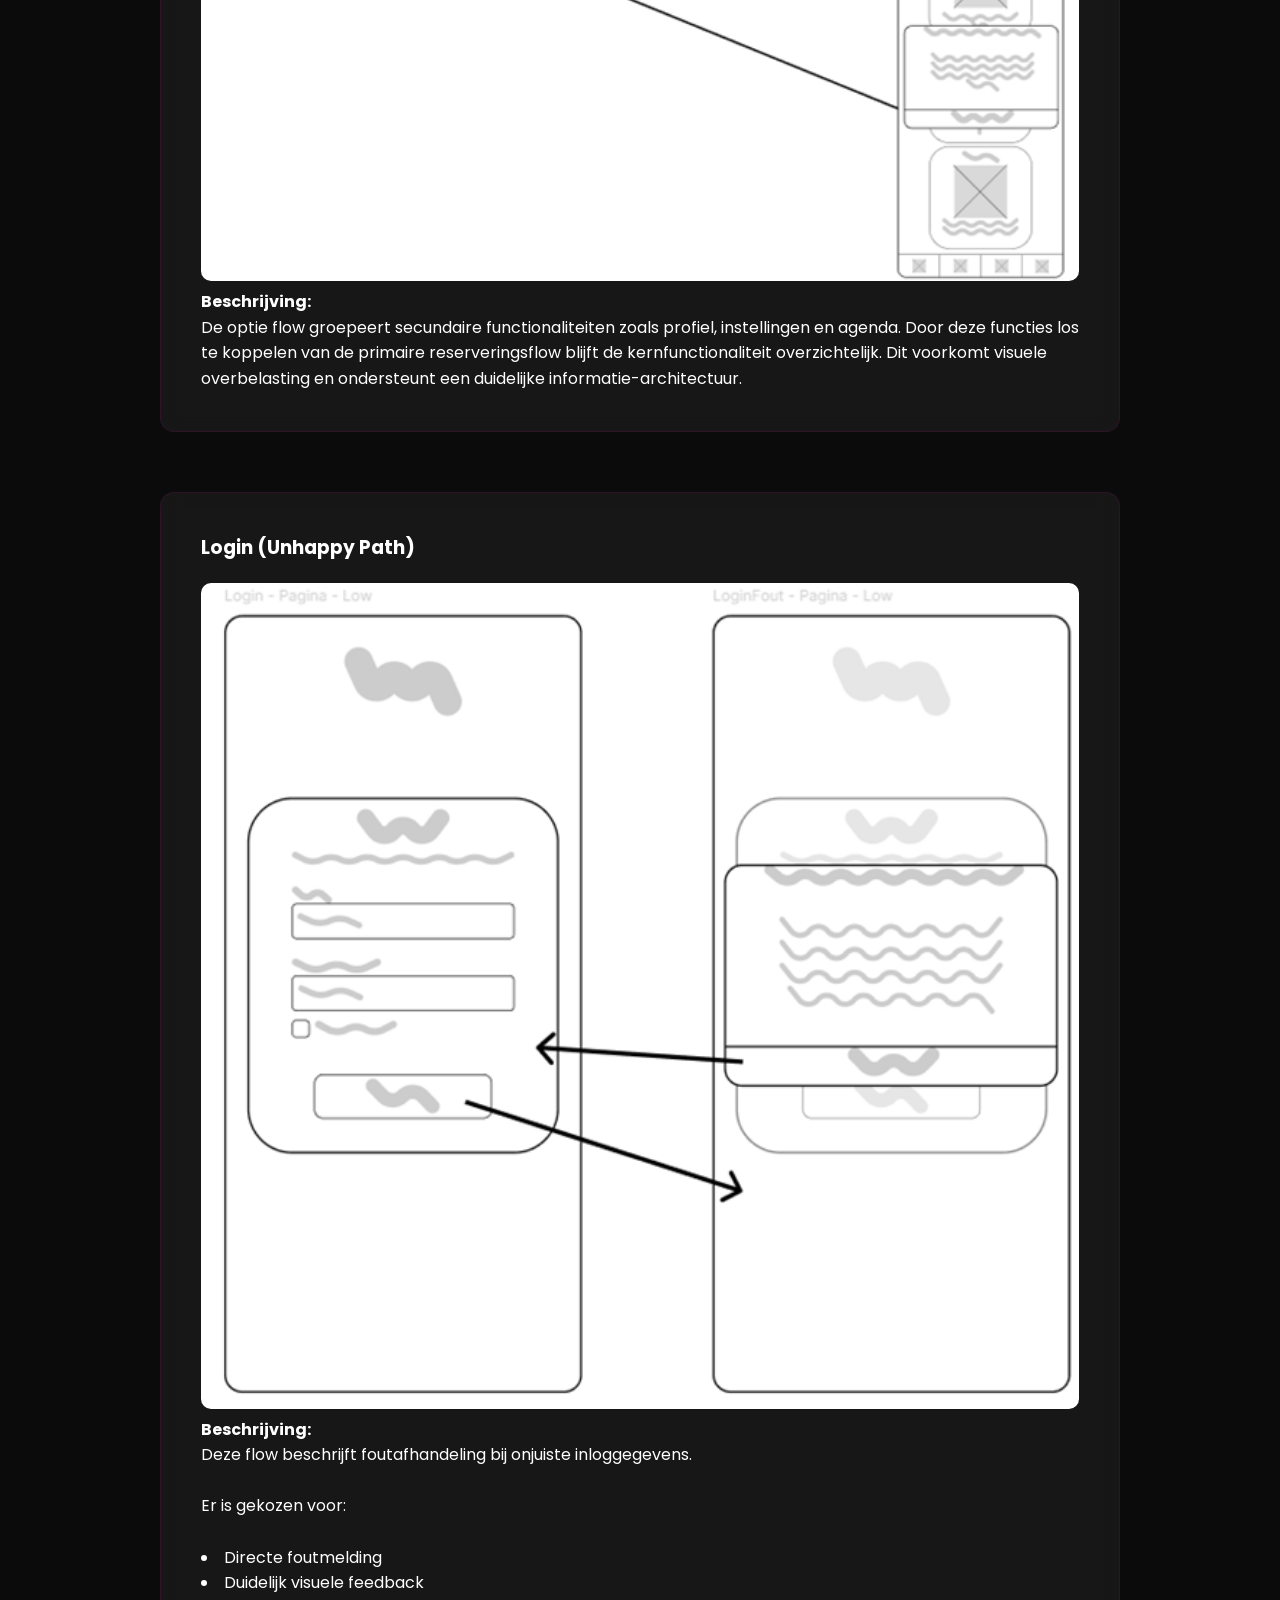
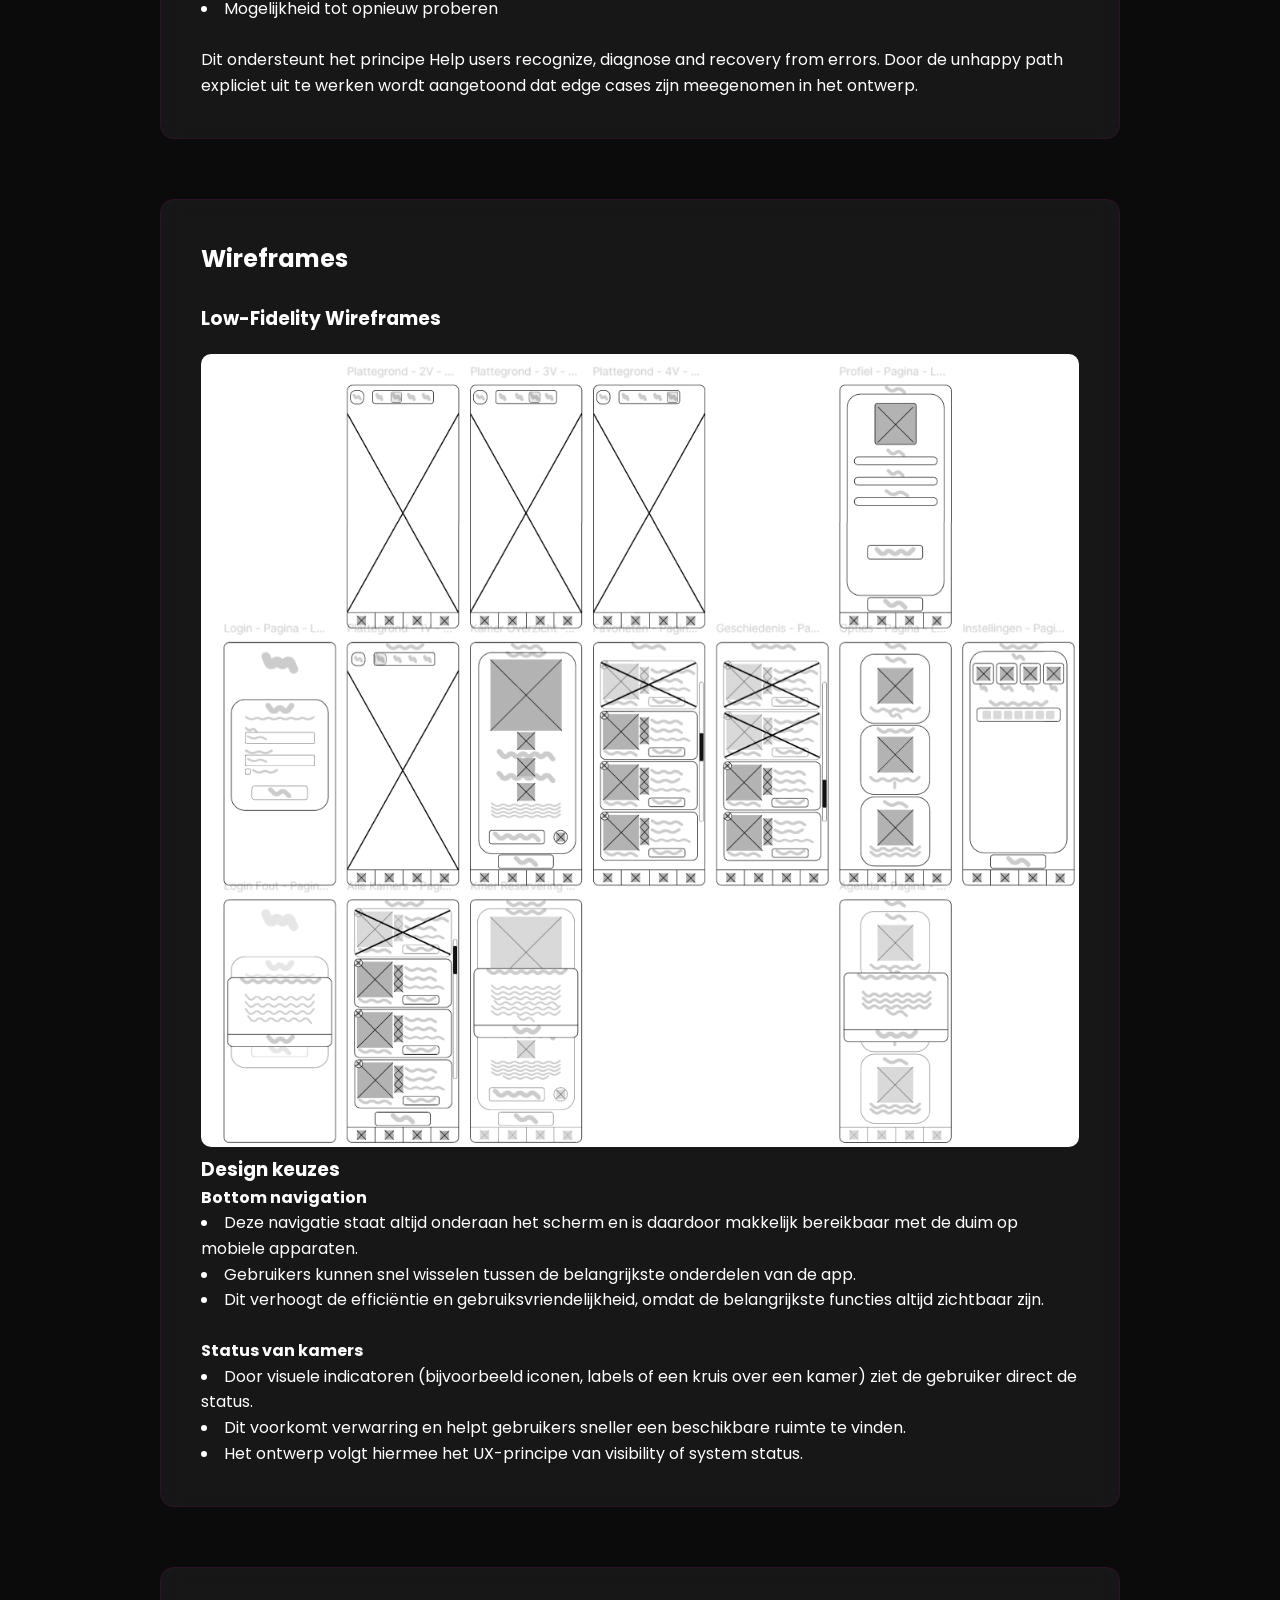
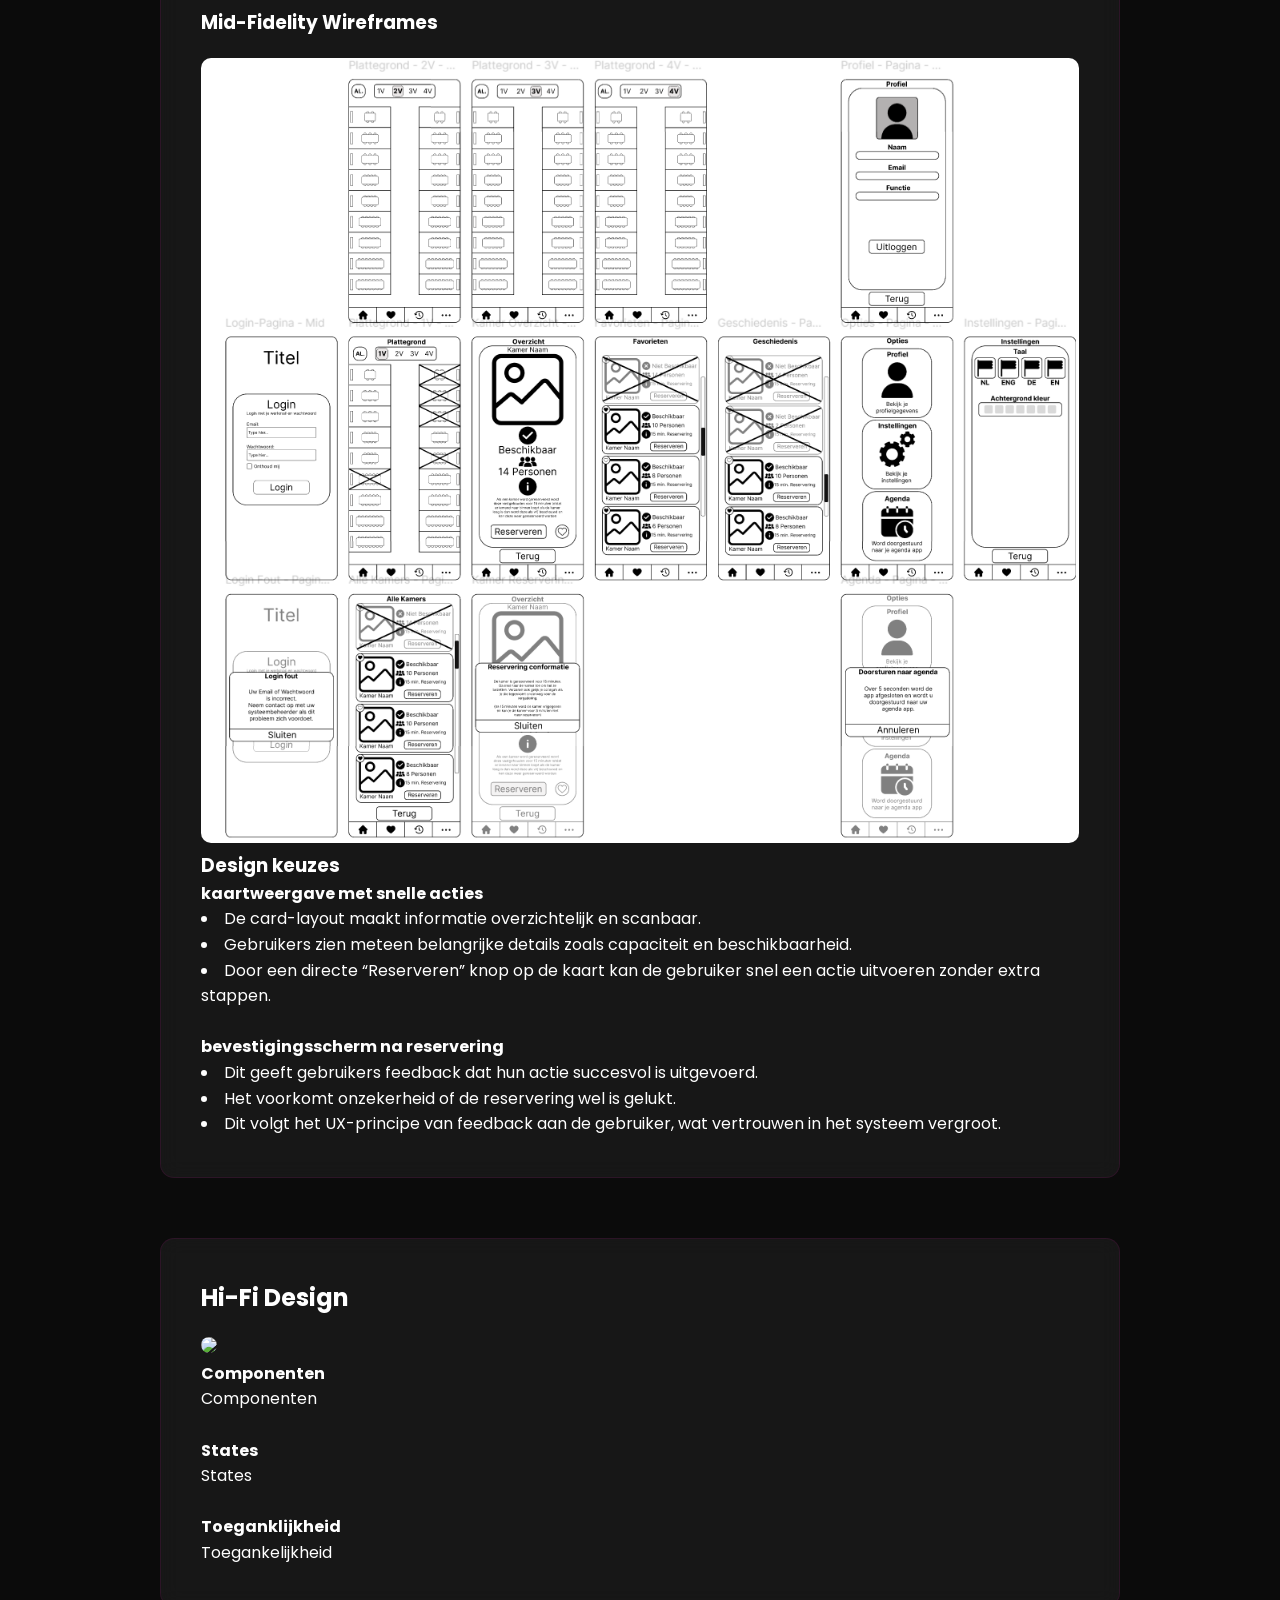
==== commit 62b346b2: "Update index.html" ====
--- a/portfolio-HBO-ICT/index.html
+++ b/portfolio-HBO-ICT/index.html
@@ -150,7 +150,7 @@
 <div class="glass reveal">
 
 <h2>Doelgroep</h2>
-<p>De doelgroep bestaat uit medewerkers van een middelgroot bedrijf die regelmatig gebruik maken van vergaderruimtes en behoefte hebben aan een snelle en eenvoudige manier om beschikbare ruimtes te vinden.</p>
+<p>De doelgroep bestaat uit medewerkers van een middelgroot bedrijf die regelmatig gebruik maken van vergaderruimtes en behoefte hebben aan een snelle en eenvoudige manier om beschikbare ruimtes te vinden. En facilitair managers.</p>
 <br>
 <ul>
 <li>Medewerkers</li>
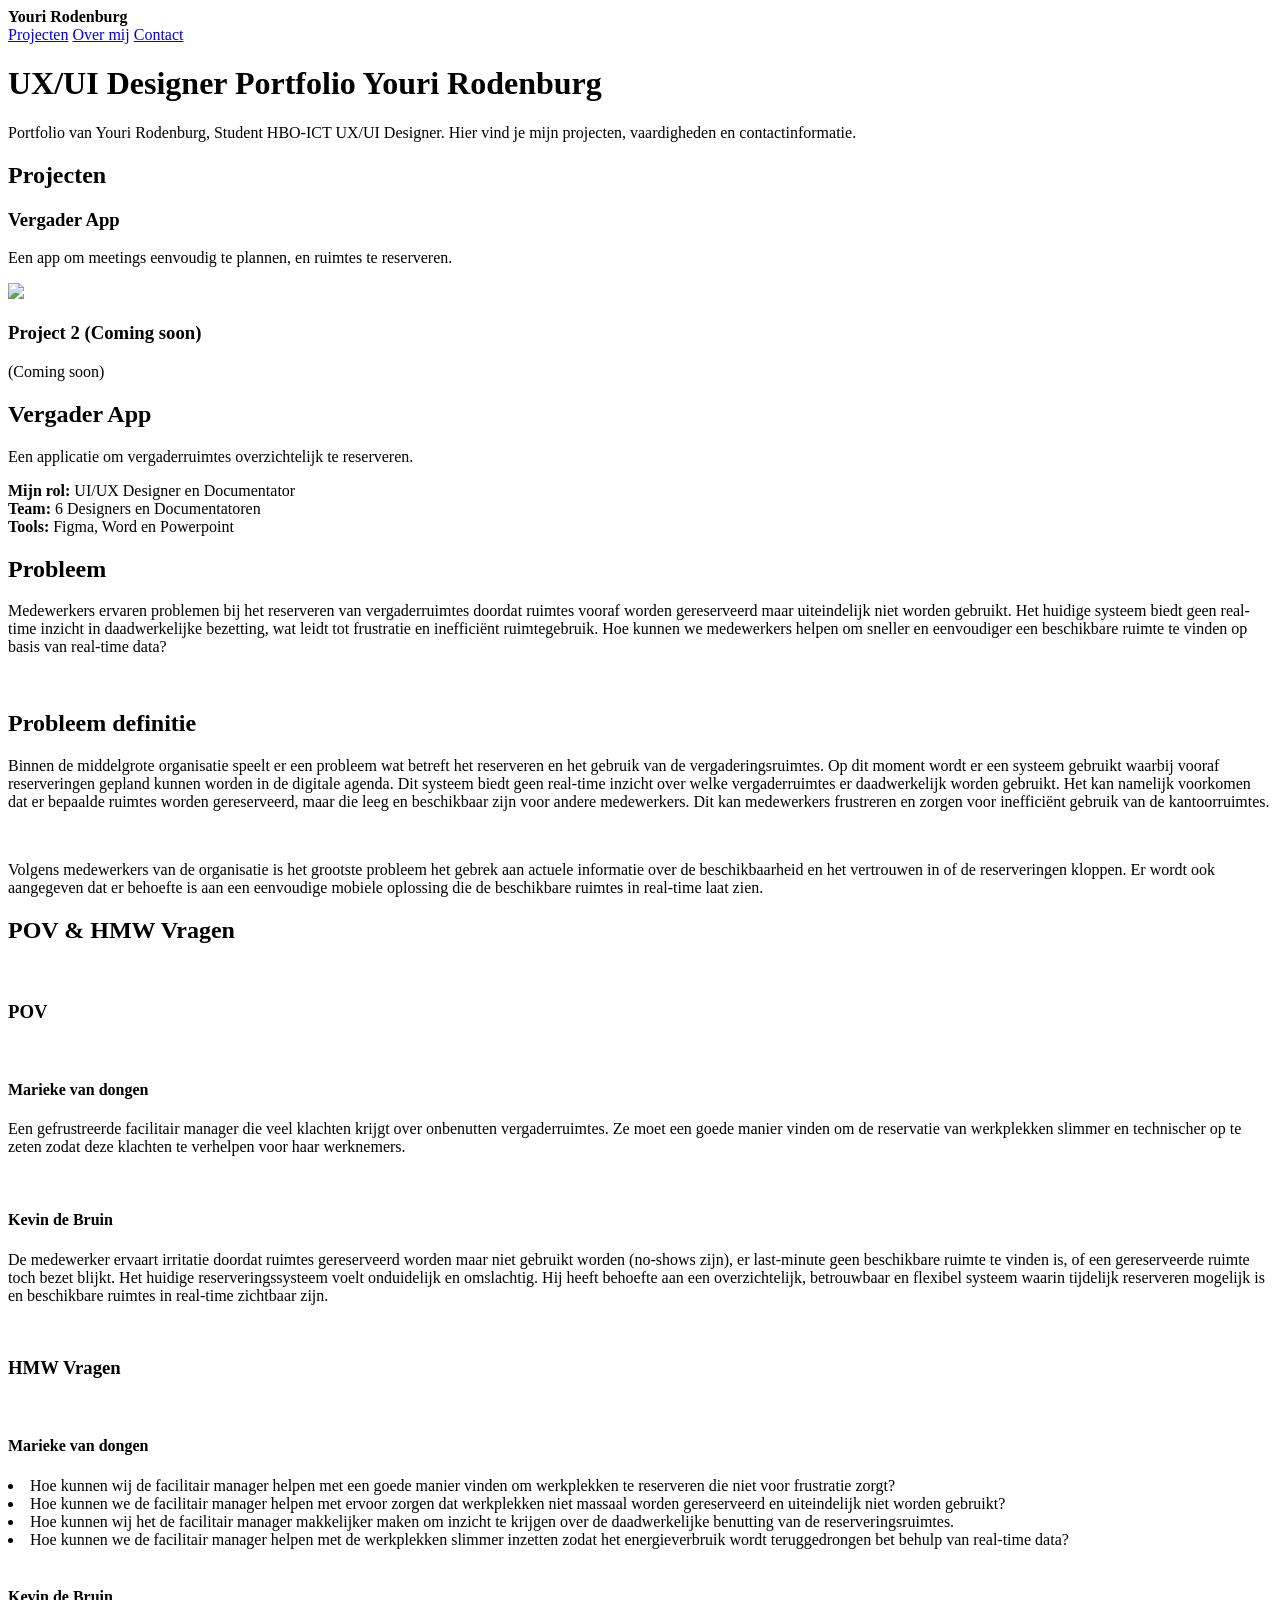
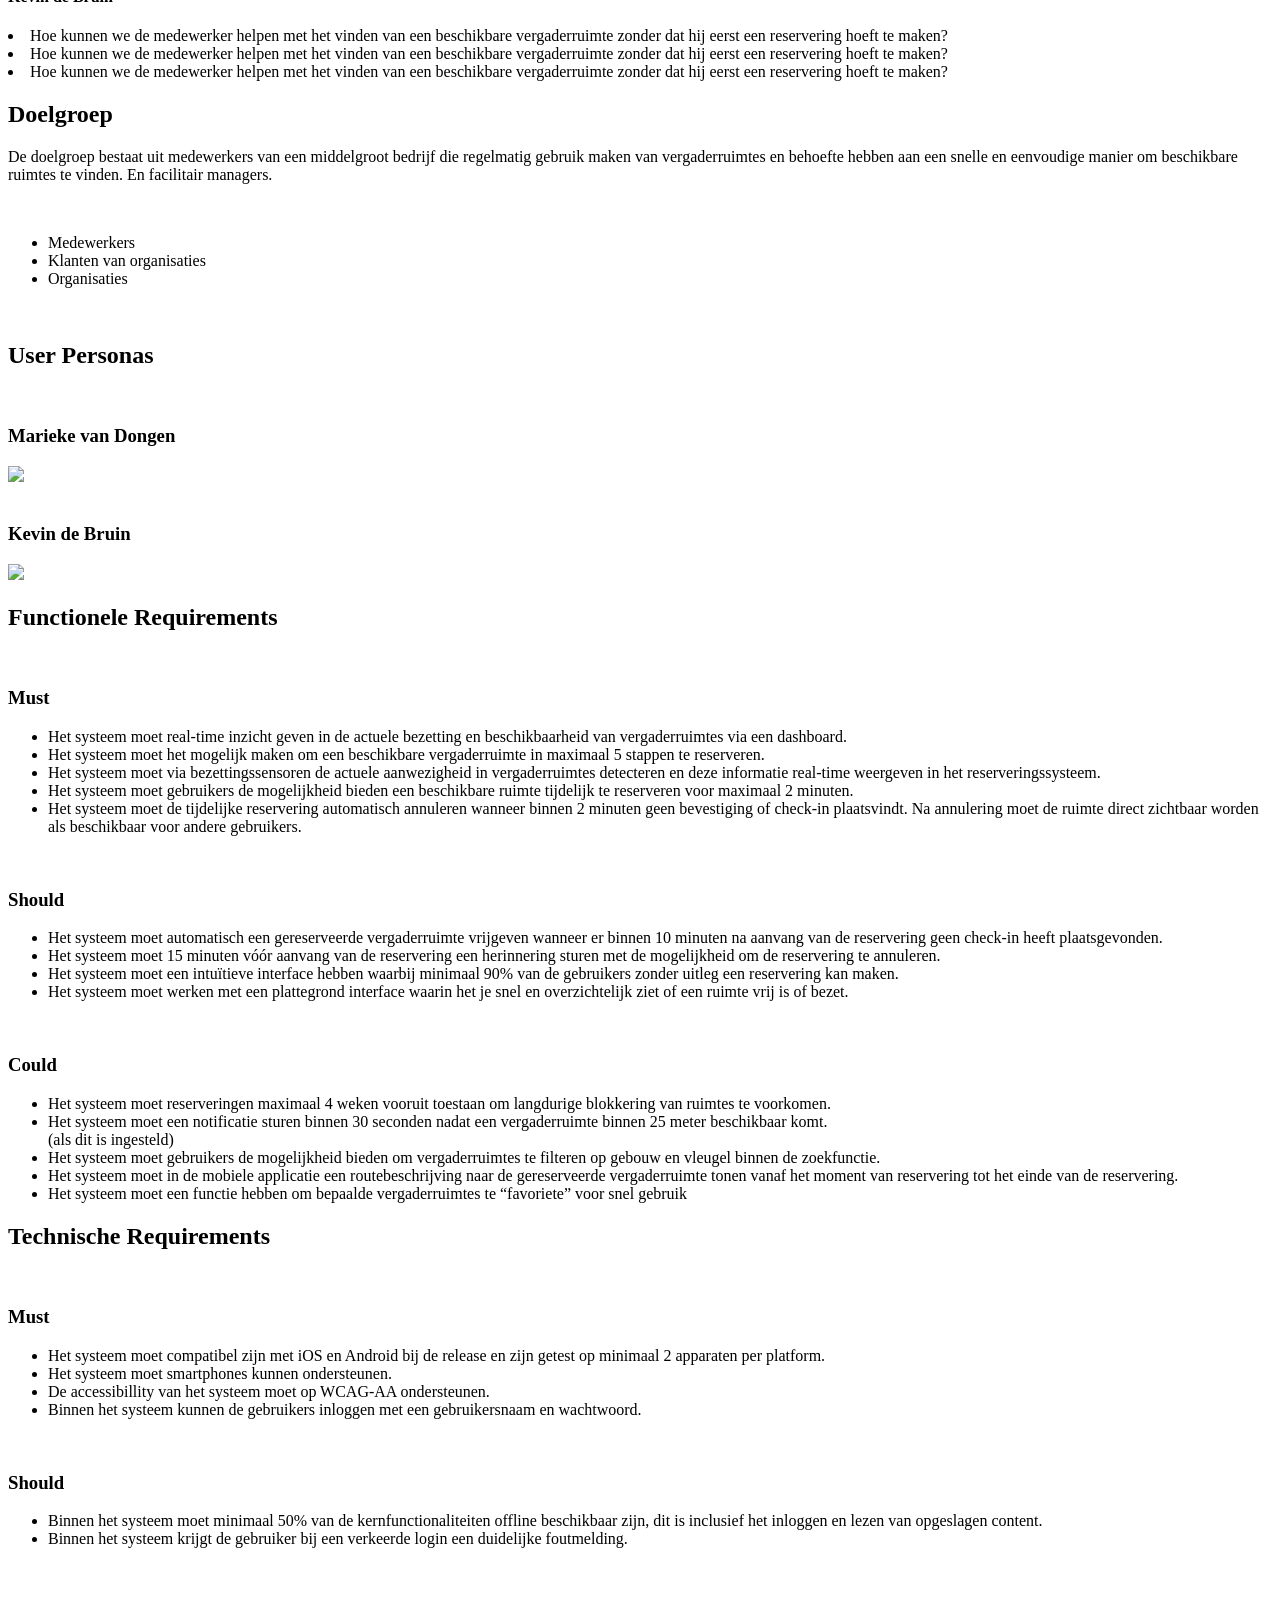
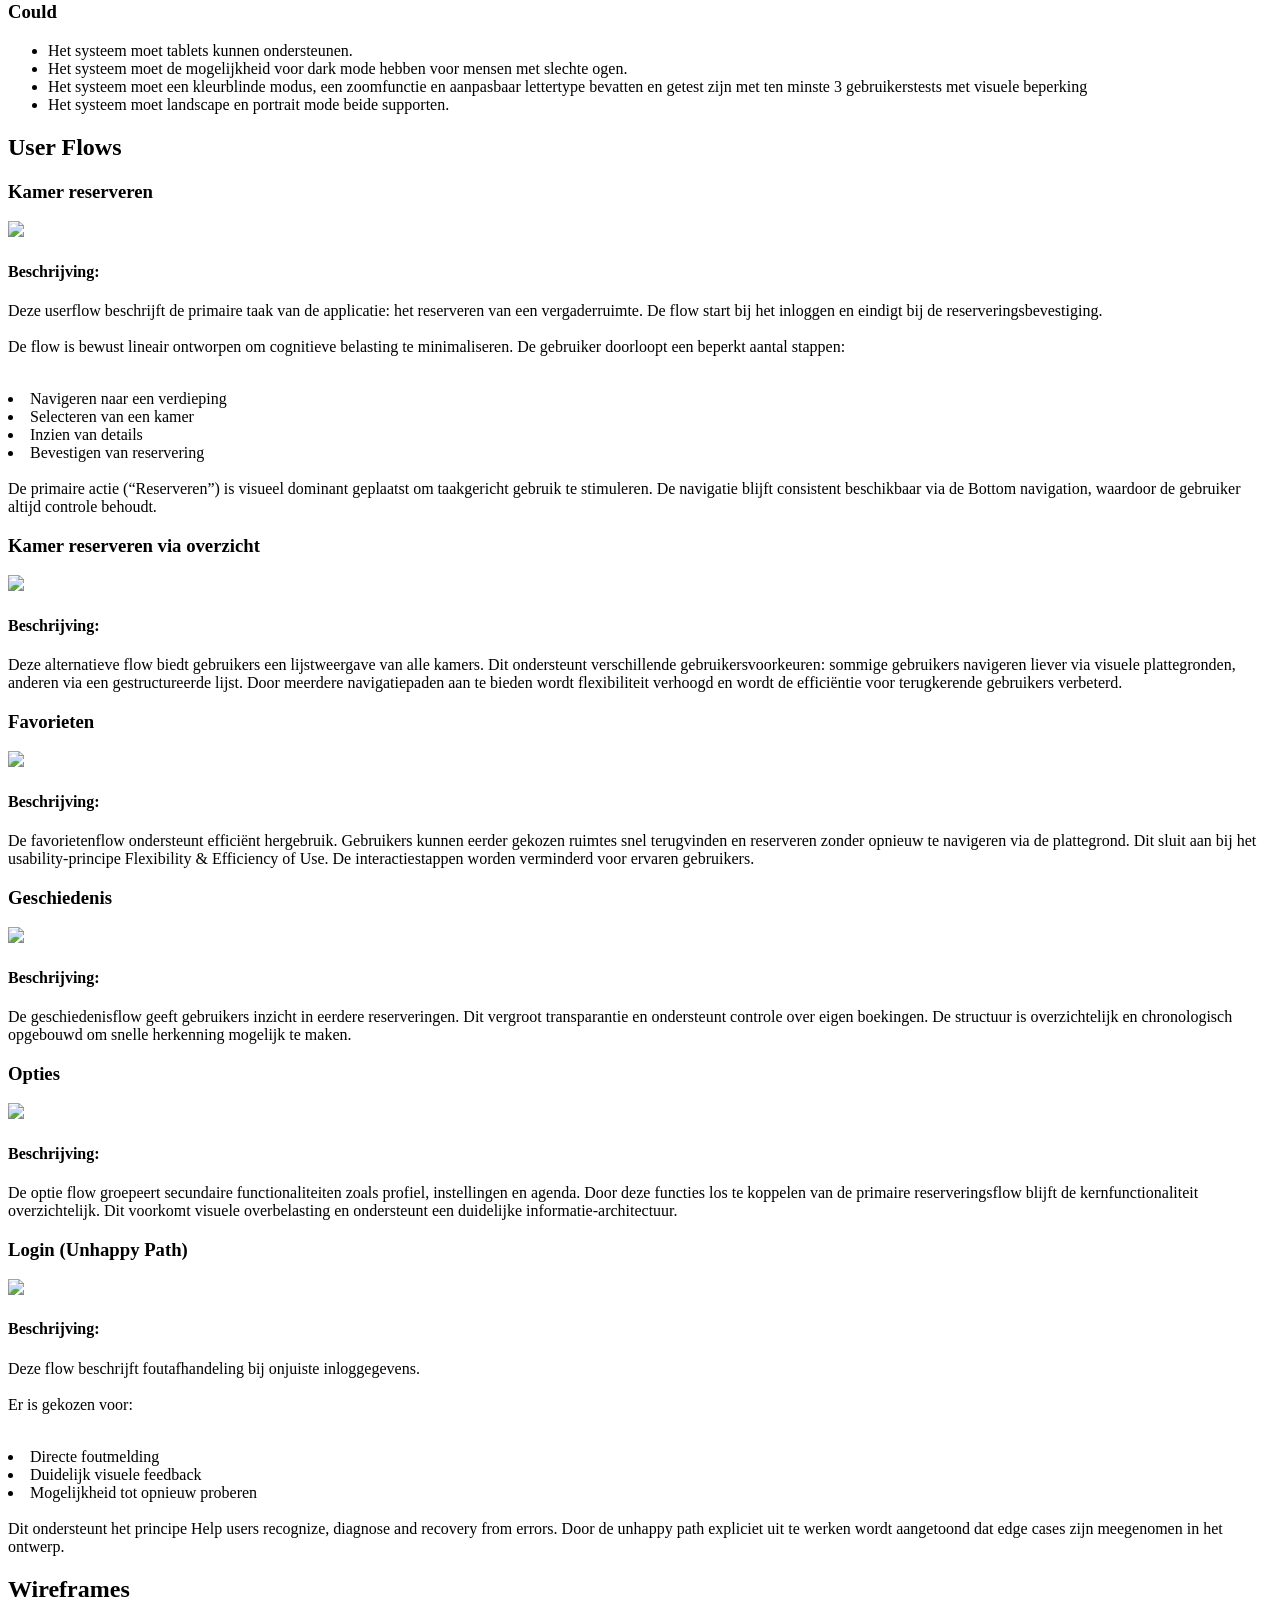
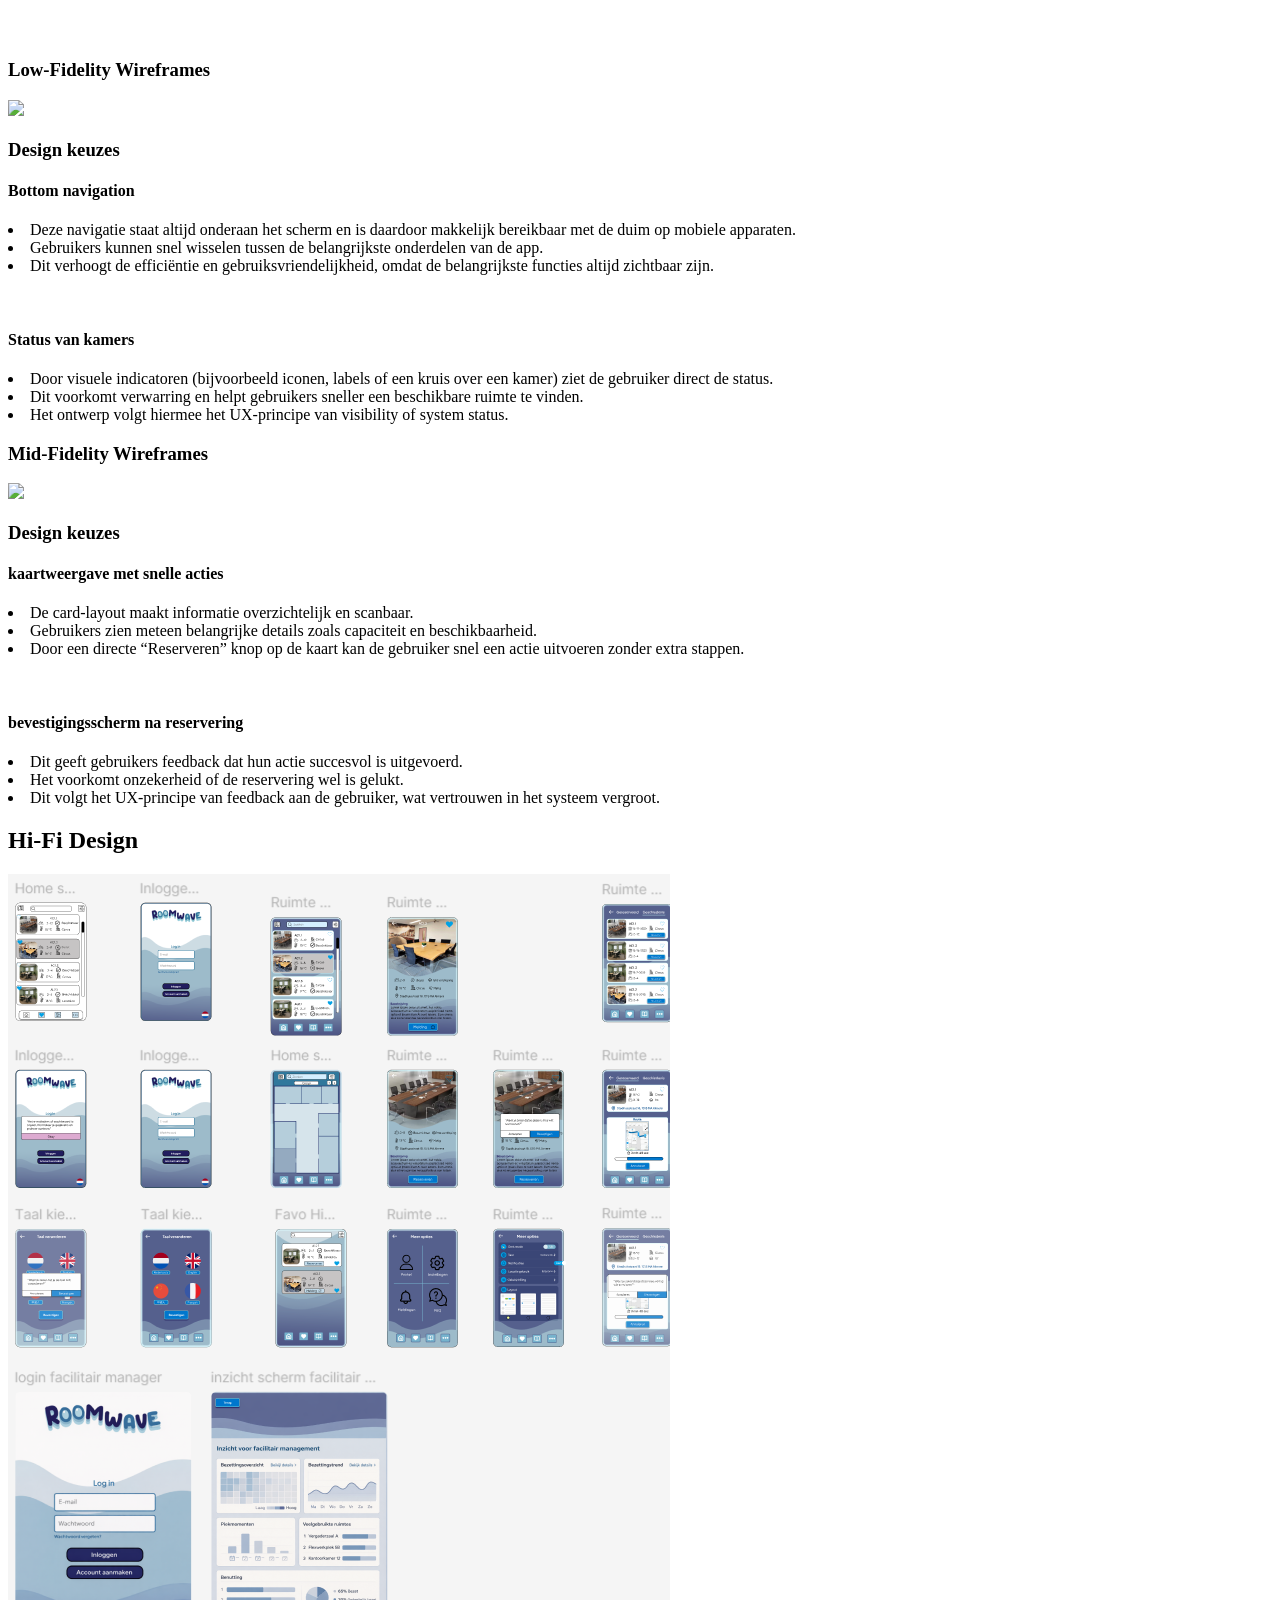
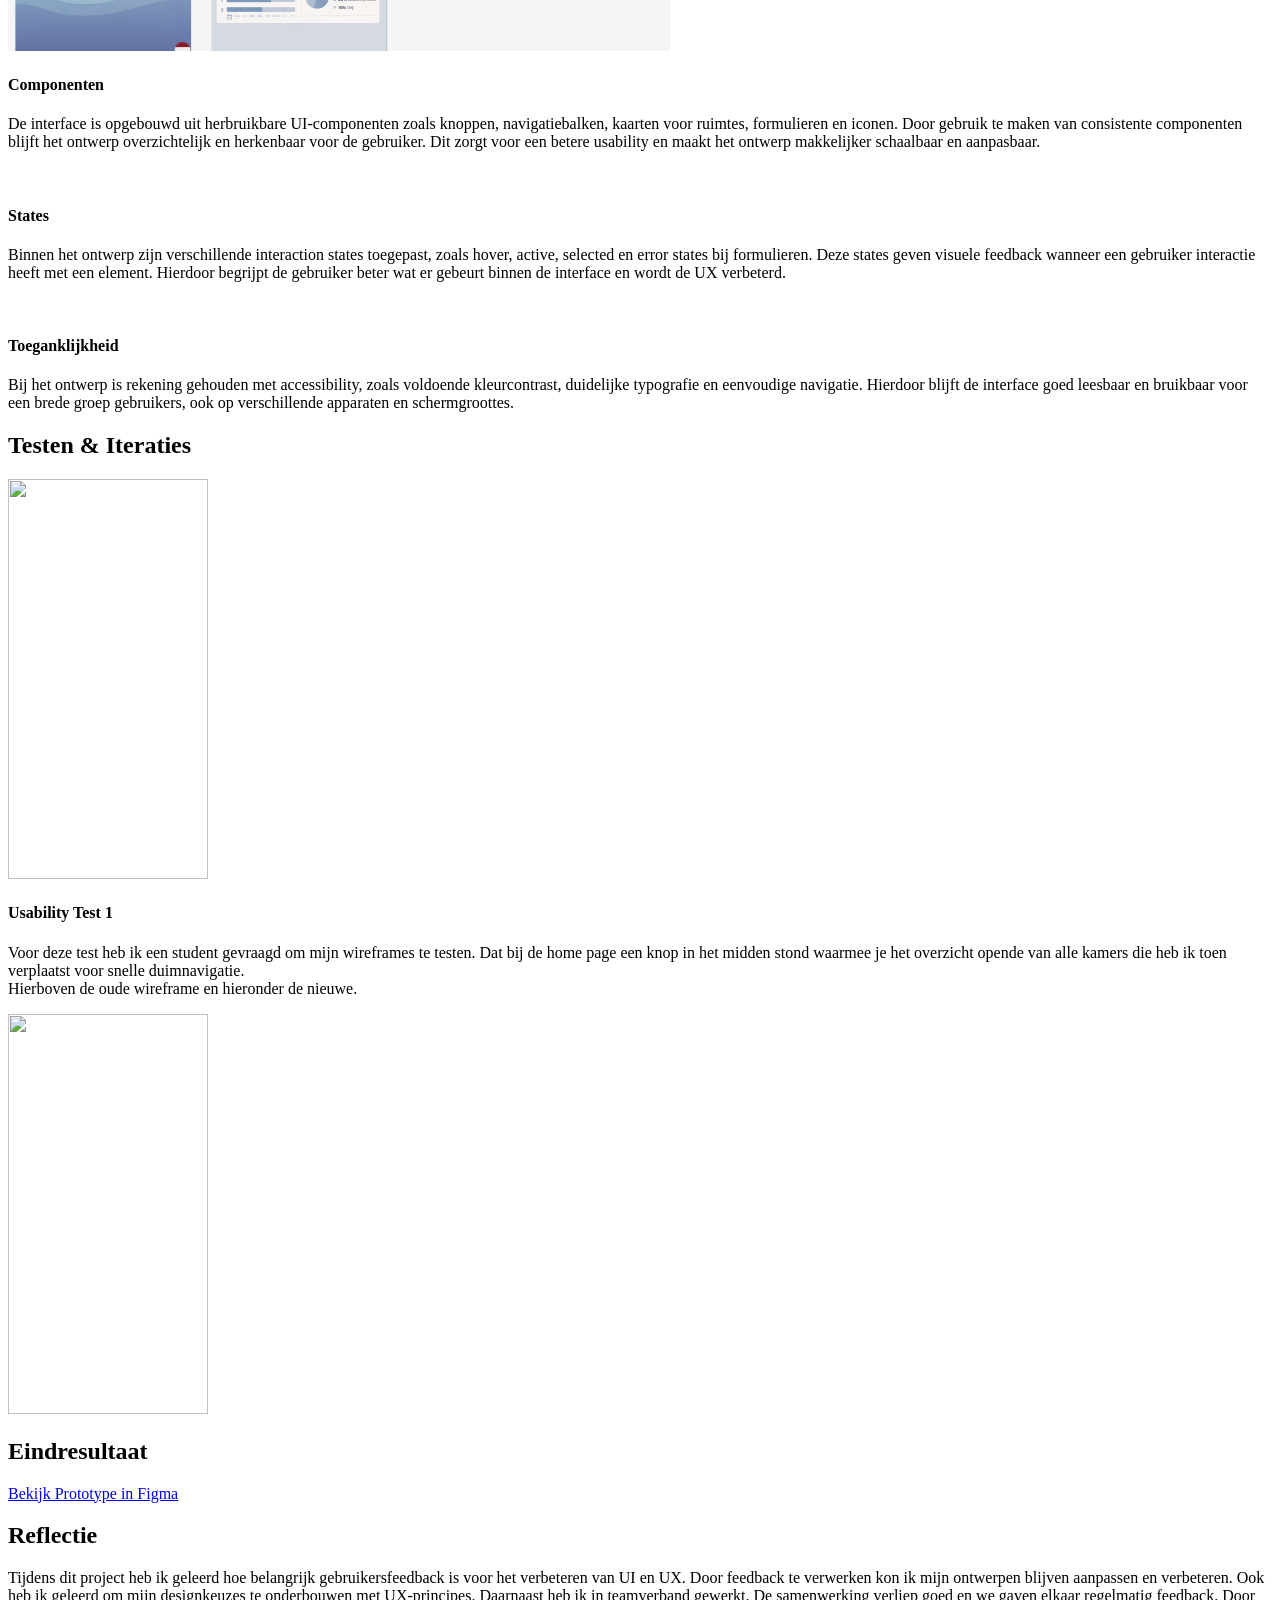
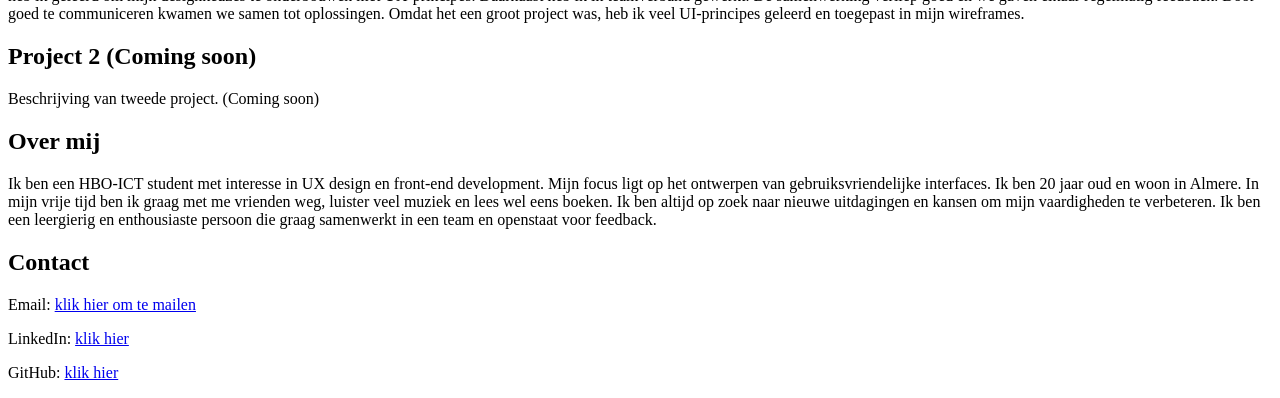
==== commit 9ab8b338: "Wireframes High" ====
--- a/portfolio-HBO-ICT/index.html
+++ b/portfolio-HBO-ICT/index.html
@@ -364,13 +364,24 @@
 <h2>Hi-Fi Design</h2>
 <img src="images/wireframes_high.png">
 <h4>Componenten</h4>
-<p>Componenten</p>
+<p>
+    De interface is opgebouwd uit herbruikbare UI-componenten zoals knoppen, navigatiebalken, kaarten voor ruimtes, formulieren en iconen. 
+    Door gebruik te maken van consistente componenten blijft het ontwerp overzichtelijk en herkenbaar voor de gebruiker. 
+    Dit zorgt voor een betere usability en maakt het ontwerp makkelijker schaalbaar en aanpasbaar.
+</p>
 <br>
 <h4>States</h4>
-<p>States</p>
+<p>
+    Binnen het ontwerp zijn verschillende interaction states toegepast, zoals hover, active, selected en error states bij formulieren. 
+    Deze states geven visuele feedback wanneer een gebruiker interactie heeft met een element. 
+    Hierdoor begrijpt de gebruiker beter wat er gebeurt binnen de interface en wordt de UX verbeterd.
+</p>
 <br>
 <h4>Toeganklijkheid</h4>
-<p>Toegankelijkheid</p>
+<p>
+    Bij het ontwerp is rekening gehouden met accessibility, zoals voldoende kleurcontrast, duidelijke typografie en eenvoudige navigatie. 
+    Hierdoor blijft de interface goed leesbaar en bruikbaar voor een brede groep gebruikers, ook op verschillende apparaten en schermgroottes.
+</p>
 </div>
 
 <div class="glass reveal">
